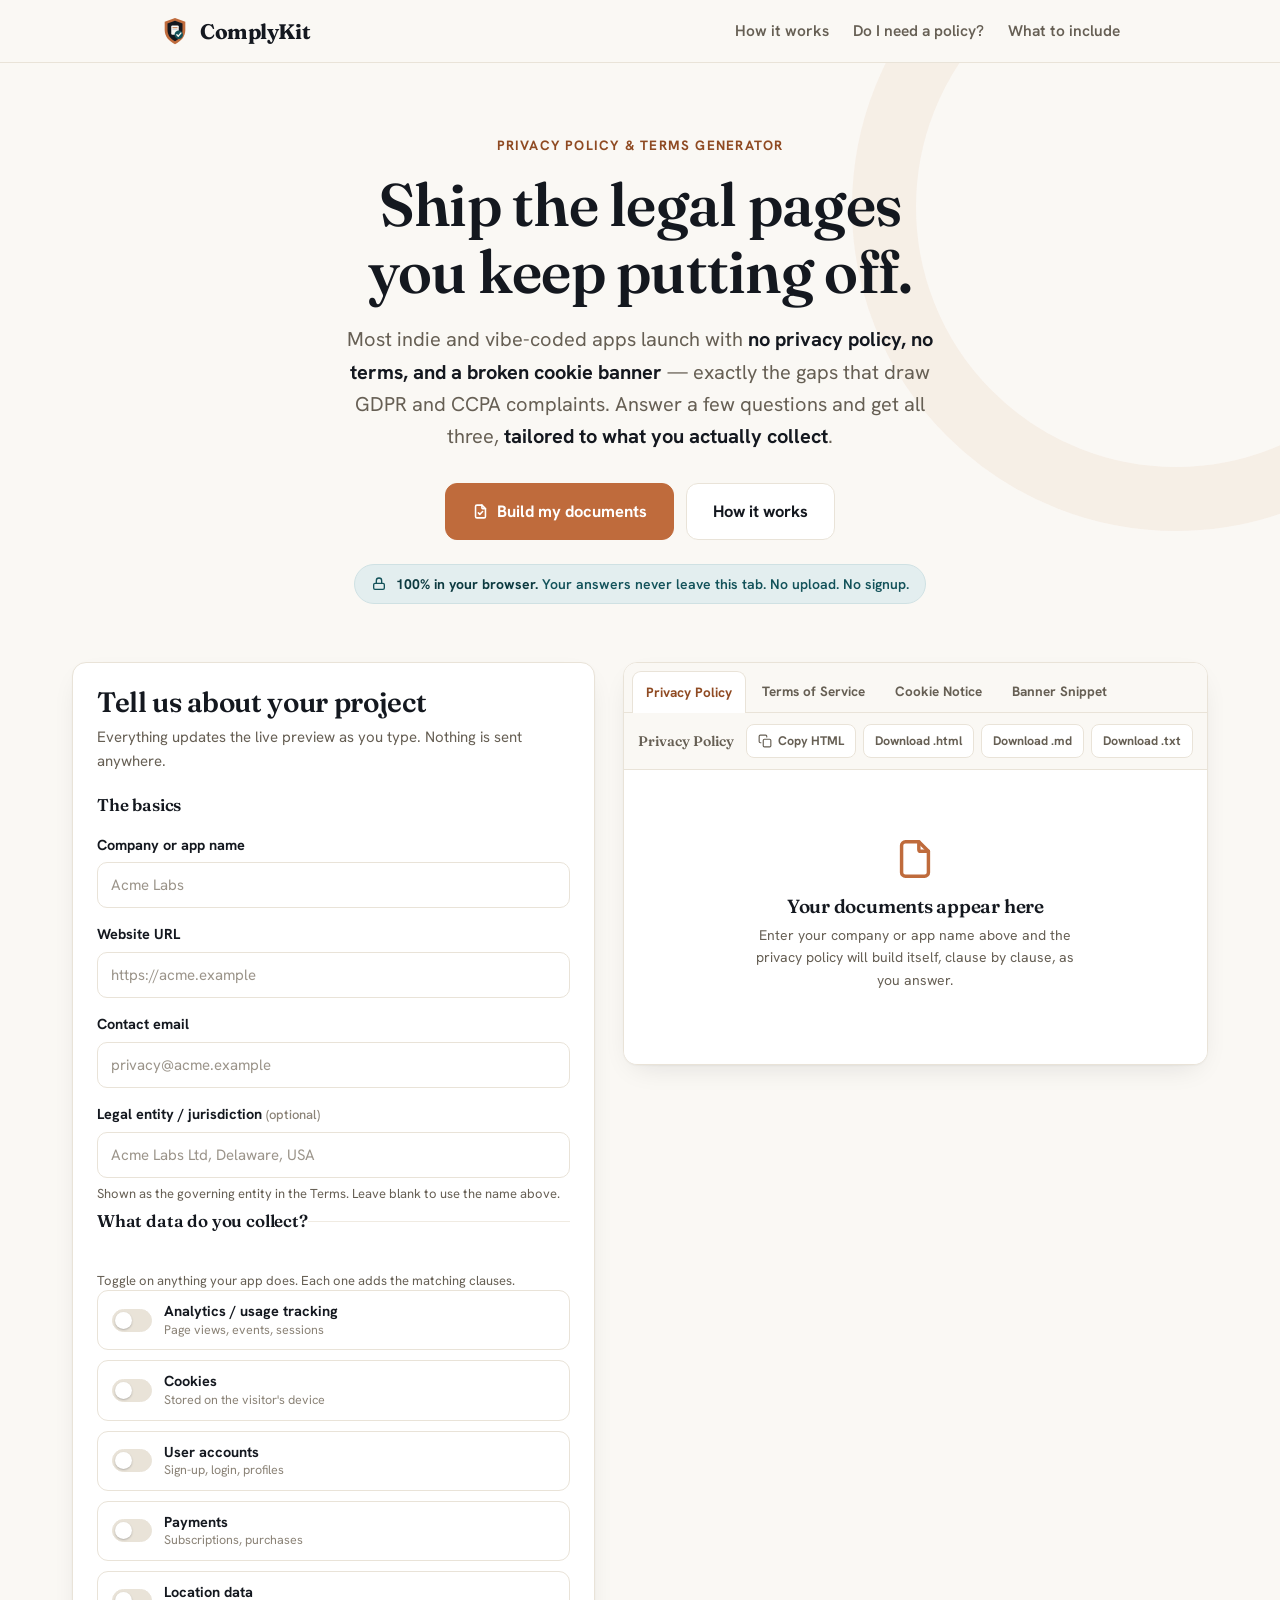
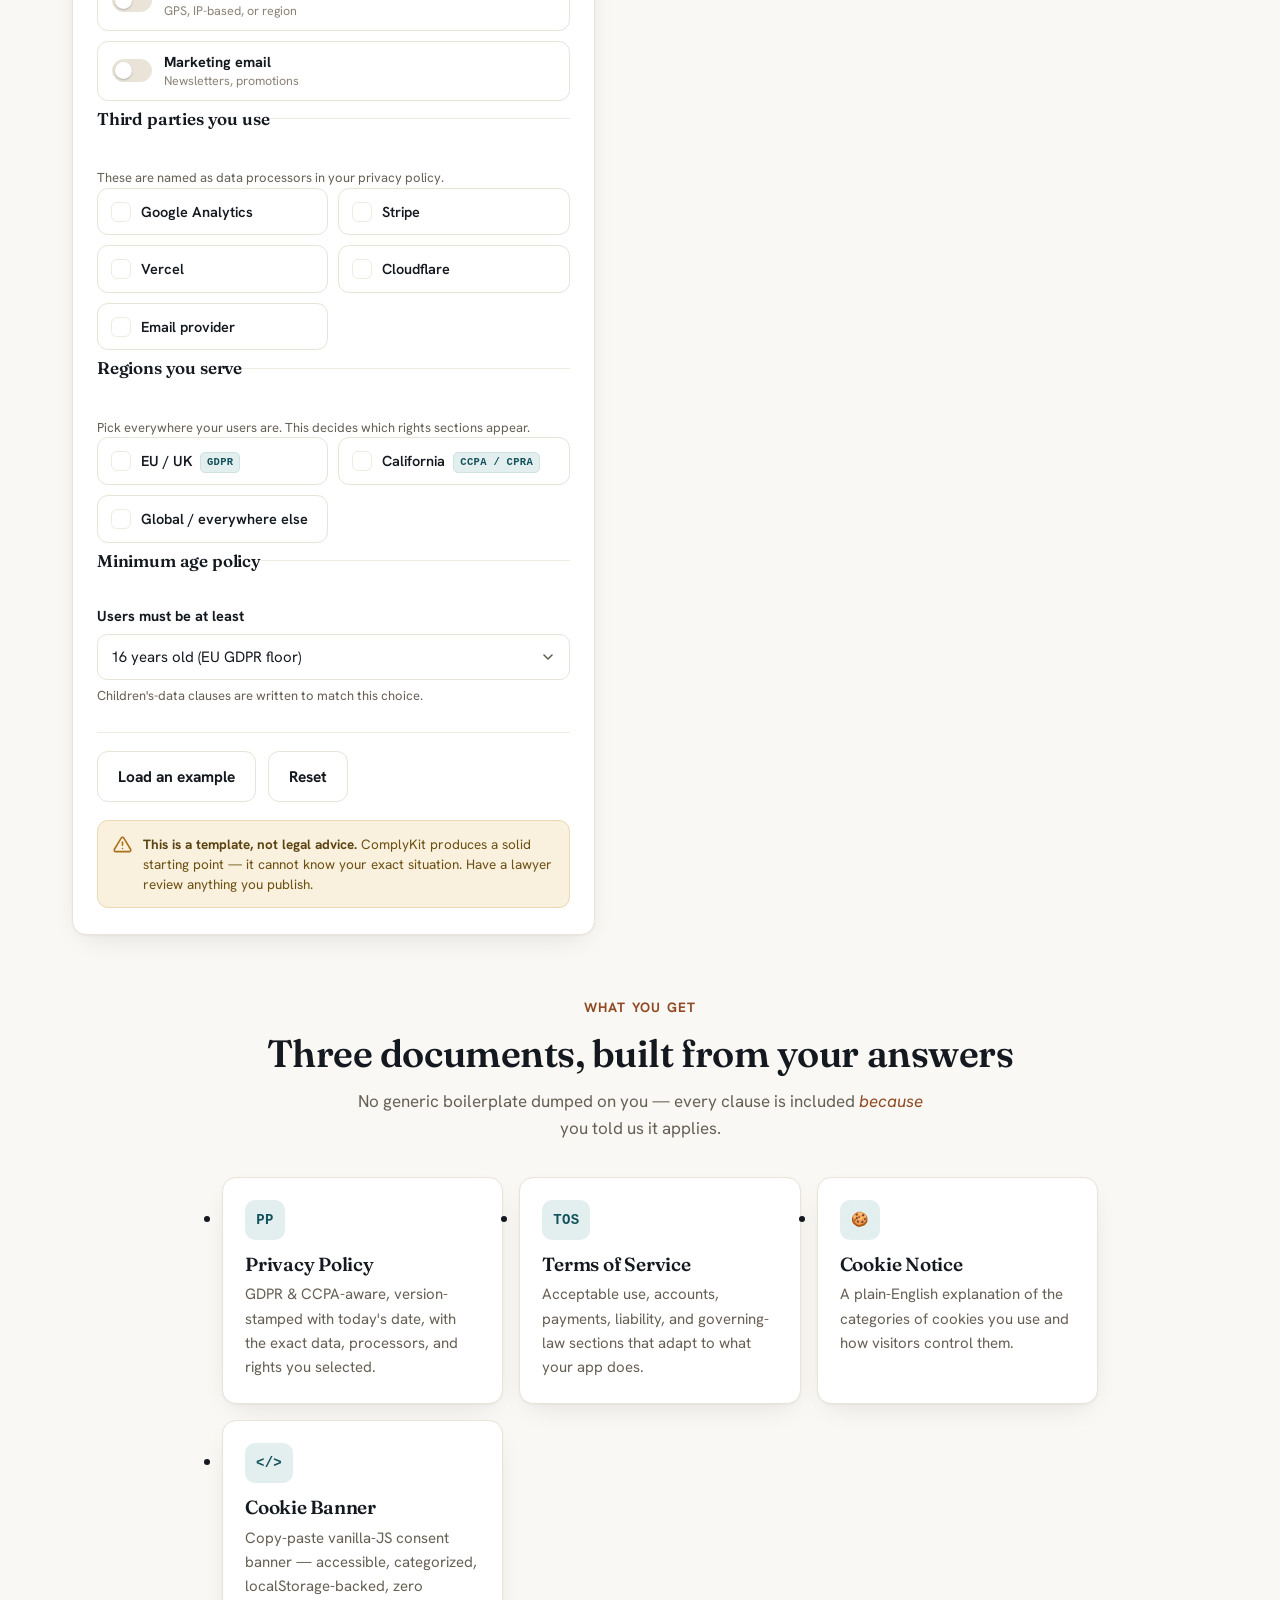
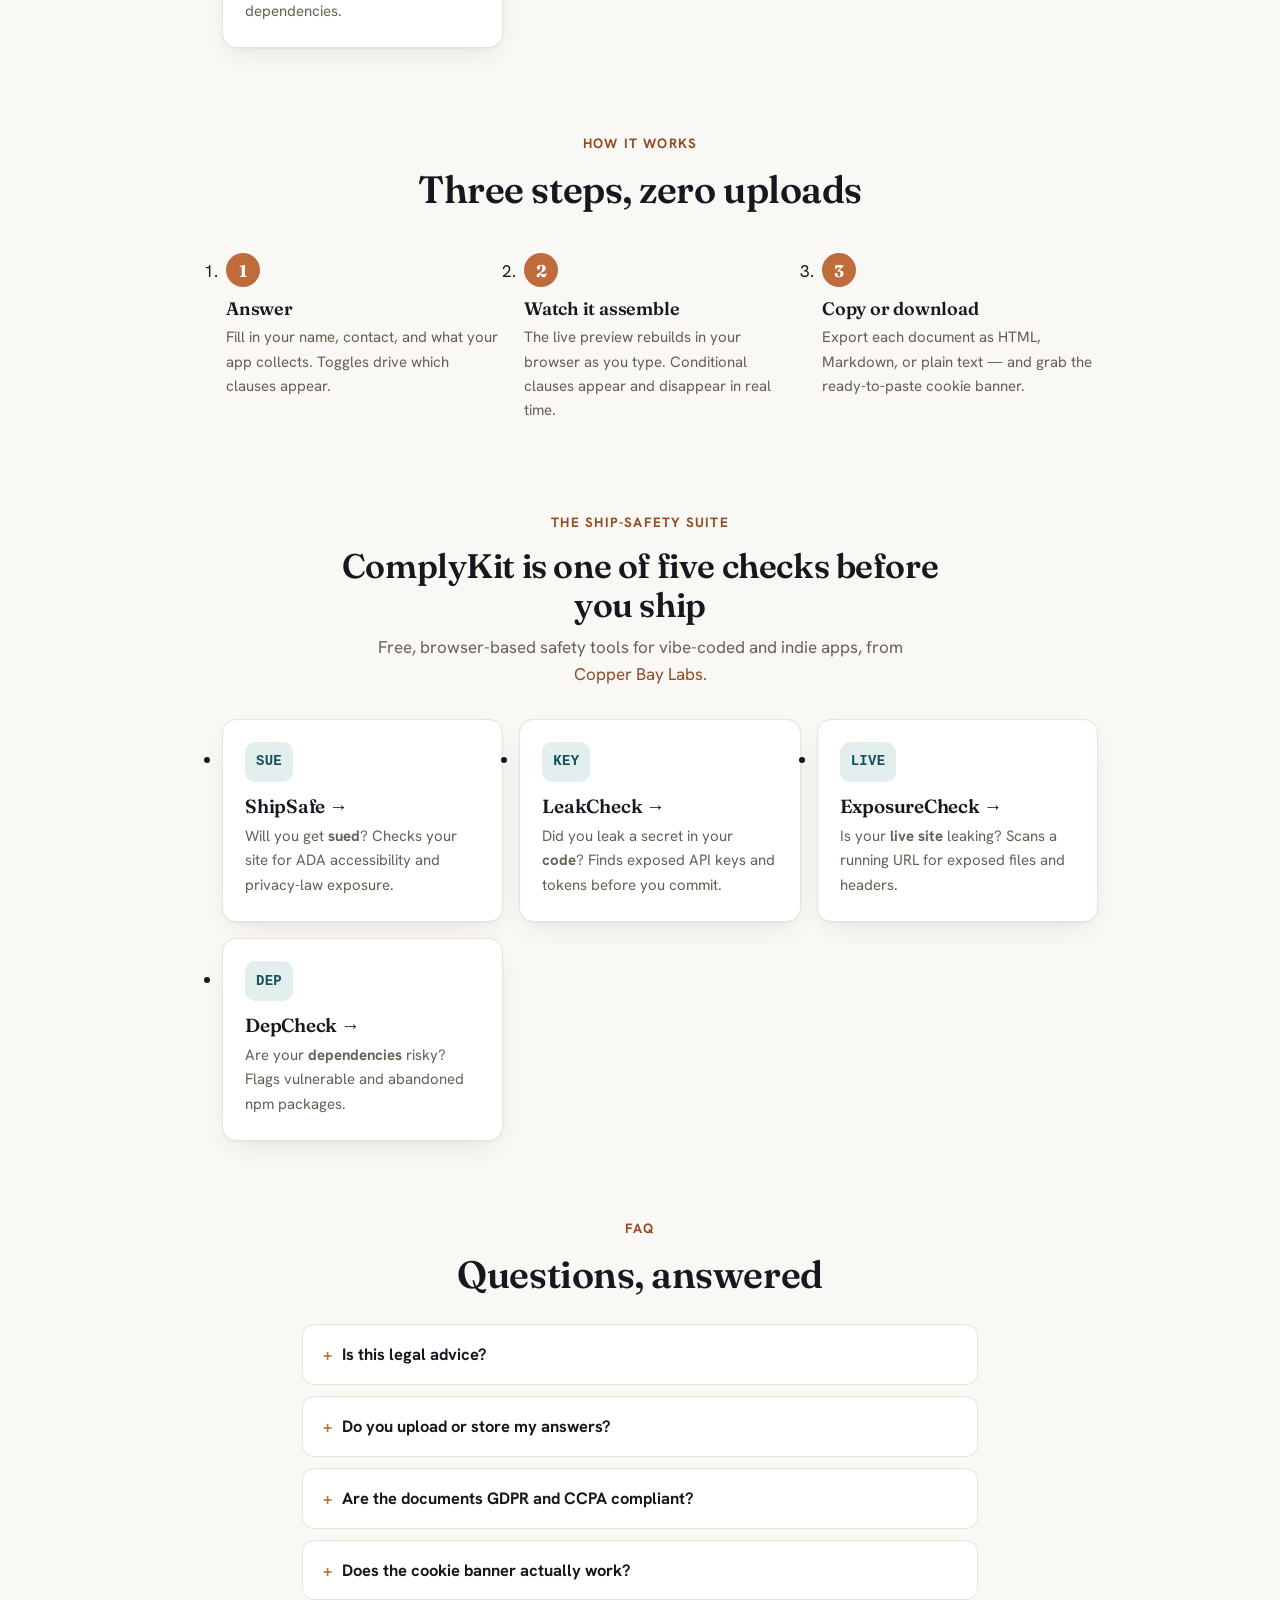
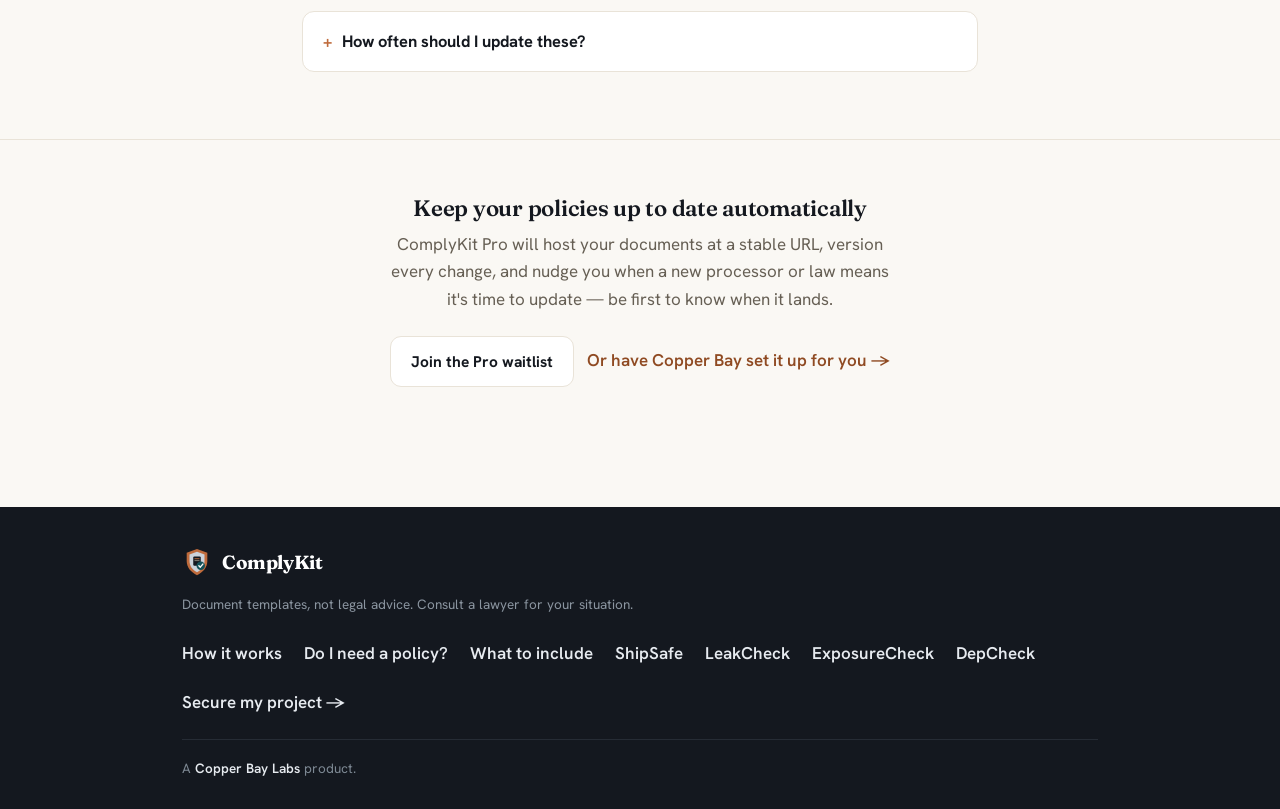
==== index.html @ 15f9c46f "Add SEO guide: what should a privacy policy include (9-section checklist) New page: guides/what-shou" ====
<!doctype html>
<html lang="en">
<head>
<meta charset="utf-8">
<meta name="viewport" content="width=device-width, initial-scale=1">
<title>ComplyKit — free privacy policy, terms & cookie-consent generator</title>
<meta name="description" content="Answer a few questions and generate a real privacy policy, terms of service, and a working cookie-consent banner — GDPR & CCPA aware. 100% in your browser. Free, no signup.">
<link rel="canonical" href="https://labs.copperbaytech.com/complykit/">
<meta property="og:type" content="website">
<meta property="og:site_name" content="ComplyKit">
<meta property="og:title" content="ComplyKit — privacy policy, terms & cookie banner generator">
<meta property="og:description" content="Generate a GDPR & CCPA-aware privacy policy, terms of service, and a working cookie-consent banner from a short questionnaire. Runs entirely in your browser, nothing uploaded.">
<meta property="og:url" content="https://labs.copperbaytech.com/complykit/">
<meta property="og:image" content="https://labs.copperbaytech.com/complykit/og-image.png">
<meta property="og:image:width" content="1200">
<meta property="og:image:height" content="630">
<meta name="twitter:card" content="summary_large_image">
<meta name="theme-color" content="#faf8f4">
<link rel="icon" href="favicon.svg" type="image/svg+xml">
<link rel="apple-touch-icon" href="apple-touch-icon.png">
<link rel="preconnect" href="https://fonts.googleapis.com">
<link rel="preconnect" href="https://fonts.gstatic.com" crossorigin>
<link href="https://fonts.googleapis.com/css2?family=Fraunces:opsz,wght@9..144,500;9..144,600;9..144,700&family=Hanken+Grotesk:wght@400;500;600;700&display=swap" rel="stylesheet">
<script type="application/ld+json">
{"@context":"https://schema.org","@type":"WebApplication","name":"ComplyKit","applicationCategory":"BusinessApplication","operatingSystem":"Web","offers":{"@type":"Offer","price":"0","priceCurrency":"USD"},"description":"Free client-side generator for a privacy policy, terms of service, and a cookie-consent banner, GDPR and CCPA aware. Runs entirely in the browser; no data is uploaded.","publisher":{"@type":"Organization","name":"Copper Bay Labs","url":"https://copperbaytech.com"}}
</script>
<link rel="stylesheet" href="styles.css?v=1">
</head>
<body>
<a class="skip" href="#main">Skip to main content</a>

<header class="masthead" role="banner">
  <div class="wrap hdr-bar">
    <a class="brand" href="./" aria-label="ComplyKit — go to homepage">
      <svg class="mark" viewBox="0 0 64 64" aria-hidden="true">
        <path d="M32 4 54 12 V30 C54 44 45 54 32 60 C19 54 10 44 10 30 V12 Z" fill="#bf6b3c"/>
        <path d="M32 10 48 16 V30 C48 41 41.5 49 32 54 C22.5 49 16 41 16 30 V16 Z" fill="#14181f"/>
        <rect x="24" y="20" width="16" height="20" rx="2.5" fill="#faf8f4"/>
        <line x1="27.5" y1="25" x2="36.5" y2="25" stroke="#bf6b3c" stroke-width="2" stroke-linecap="round"/>
        <line x1="27.5" y1="29" x2="36.5" y2="29" stroke="#cbd2da" stroke-width="2" stroke-linecap="round"/>
        <circle cx="40" cy="40" r="9" fill="#13525a"/>
        <path d="M36 40 39 43 44.5 36.5" fill="none" stroke="#faf8f4" stroke-width="3" stroke-linecap="round" stroke-linejoin="round"/>
      </svg>
      <span class="wordmark">ComplyKit</span>
    </a>
    <nav class="nav" aria-label="Primary navigation">
      <a href="about.html">How it works</a>
      <a href="guides/do-i-need-a-privacy-policy.html">Do I need a policy?</a>
      <a href="guides/what-should-a-privacy-policy-include.html">What to include</a>
    </nav>
  </div>
</header>

<main id="main">

  <section class="hero">
    <div class="wrap">
      <p class="eyebrow">Privacy policy &amp; terms generator</p>
      <h1>Ship the legal pages you keep putting off.</h1>
      <p class="lede">Most indie and vibe-coded apps launch with <strong>no privacy policy, no terms, and a broken cookie banner</strong> — exactly the gaps that draw GDPR and CCPA complaints. Answer a few questions and get all three, <strong>tailored to what you actually collect</strong>.</p>
      <div class="btn-row">
        <a class="btn primary large" href="#builder">
          <svg viewBox="0 0 24 24" fill="none" stroke="currentColor" stroke-width="2.2" stroke-linecap="round" stroke-linejoin="round" aria-hidden="true"><path d="M14 3v4a1 1 0 0 0 1 1h4"/><path d="M17 21H7a2 2 0 0 1-2-2V5a2 2 0 0 1 2-2h7l5 5v11a2 2 0 0 1-2 2Z"/><path d="m9 14 2 2 4-4"/></svg>
          Build my documents
        </a>
        <a class="btn large" href="about.html">How it works</a>
      </div>
      <p class="trust-badge">
        <svg viewBox="0 0 24 24" fill="none" stroke="currentColor" stroke-width="2" stroke-linecap="round" stroke-linejoin="round" aria-hidden="true"><rect x="4" y="11" width="16" height="9" rx="2"/><path d="M8 11V7a4 4 0 0 1 8 0v4"/></svg>
        <span><strong>100% in your browser.</strong> Your answers never leave this tab. No upload. No signup.</span>
      </p>
    </div>
  </section>

  <div id="builder-status" class="sr-only" role="status" aria-live="polite"></div>

  <section id="builder" class="builder" aria-label="Document builder" tabindex="-1">
    <div class="wrap builder-wrap">

      <!-- ============ QUESTIONNAIRE ============ -->
      <form id="builder-form" class="quiz" novalidate aria-label="Compliance questionnaire">
        <div class="quiz-head">
          <h2 class="quiz-title">Tell us about your project</h2>
          <p class="quiz-sub">Everything updates the live preview as you type. Nothing is sent anywhere.</p>
        </div>

        <fieldset class="qz-group">
          <legend>The basics</legend>

          <div class="field">
            <label for="company">Company or app name</label>
            <input type="text" id="company" name="company" autocomplete="organization" placeholder="Acme Labs" maxlength="120">
          </div>

          <div class="field">
            <label for="website">Website URL</label>
            <input type="url" id="website" name="website" autocomplete="url" inputmode="url" placeholder="https://acme.example" maxlength="200">
          </div>

          <div class="field">
            <label for="email">Contact email</label>
            <input type="email" id="email" name="email" autocomplete="email" inputmode="email" placeholder="privacy@acme.example" maxlength="160">
          </div>

          <div class="field">
            <label for="entity">Legal entity / jurisdiction <span class="opt">(optional)</span></label>
            <input type="text" id="entity" name="entity" placeholder="Acme Labs Ltd, Delaware, USA" maxlength="160">
            <p class="field-hint">Shown as the governing entity in the Terms. Leave blank to use the name above.</p>
          </div>
        </fieldset>

        <fieldset class="qz-group">
          <legend>What data do you collect?</legend>
          <p class="field-hint group-hint">Toggle on anything your app does. Each one adds the matching clauses.</p>
          <div class="toggle-grid">
            <label class="toggle"><input type="checkbox" id="d-analytics" name="data" value="analytics"><span class="tg-box" aria-hidden="true"></span><span class="tg-text"><span class="tg-name">Analytics / usage tracking</span><span class="tg-desc">Page views, events, sessions</span></span></label>
            <label class="toggle"><input type="checkbox" id="d-cookies" name="data" value="cookies"><span class="tg-box" aria-hidden="true"></span><span class="tg-text"><span class="tg-name">Cookies</span><span class="tg-desc">Stored on the visitor's device</span></span></label>
            <label class="toggle"><input type="checkbox" id="d-accounts" name="data" value="accounts"><span class="tg-box" aria-hidden="true"></span><span class="tg-text"><span class="tg-name">User accounts</span><span class="tg-desc">Sign-up, login, profiles</span></span></label>
            <label class="toggle"><input type="checkbox" id="d-payments" name="data" value="payments"><span class="tg-box" aria-hidden="true"></span><span class="tg-text"><span class="tg-name">Payments</span><span class="tg-desc">Subscriptions, purchases</span></span></label>
            <label class="toggle"><input type="checkbox" id="d-location" name="data" value="location"><span class="tg-box" aria-hidden="true"></span><span class="tg-text"><span class="tg-name">Location data</span><span class="tg-desc">GPS, IP-based, or region</span></span></label>
            <label class="toggle"><input type="checkbox" id="d-marketing" name="data" value="marketing"><span class="tg-box" aria-hidden="true"></span><span class="tg-text"><span class="tg-name">Marketing email</span><span class="tg-desc">Newsletters, promotions</span></span></label>
          </div>
        </fieldset>

        <fieldset class="qz-group">
          <legend>Third parties you use</legend>
          <p class="field-hint group-hint">These are named as data processors in your privacy policy.</p>
          <div class="check-grid">
            <label class="check"><input type="checkbox" id="t-ga" name="thirdparty" value="ga"><span class="ck-box" aria-hidden="true"></span><span>Google Analytics</span></label>
            <label class="check"><input type="checkbox" id="t-stripe" name="thirdparty" value="stripe"><span class="ck-box" aria-hidden="true"></span><span>Stripe</span></label>
            <label class="check"><input type="checkbox" id="t-vercel" name="thirdparty" value="vercel"><span class="ck-box" aria-hidden="true"></span><span>Vercel</span></label>
            <label class="check"><input type="checkbox" id="t-cloudflare" name="thirdparty" value="cloudflare"><span class="ck-box" aria-hidden="true"></span><span>Cloudflare</span></label>
            <label class="check"><input type="checkbox" id="t-email" name="thirdparty" value="email"><span class="ck-box" aria-hidden="true"></span><span>Email provider</span></label>
          </div>
        </fieldset>

        <fieldset class="qz-group">
          <legend>Regions you serve</legend>
          <p class="field-hint group-hint">Pick everywhere your users are. This decides which rights sections appear.</p>
          <div class="check-grid">
            <label class="check"><input type="checkbox" id="r-eu" name="region" value="eu"><span class="ck-box" aria-hidden="true"></span><span>EU / UK <span class="ck-tag">GDPR</span></span></label>
            <label class="check"><input type="checkbox" id="r-ca" name="region" value="ca"><span class="ck-box" aria-hidden="true"></span><span>California <span class="ck-tag">CCPA / CPRA</span></span></label>
            <label class="check"><input type="checkbox" id="r-global" name="region" value="global"><span class="ck-box" aria-hidden="true"></span><span>Global / everywhere else</span></label>
          </div>
        </fieldset>

        <fieldset class="qz-group">
          <legend>Minimum age policy</legend>
          <div class="field">
            <label for="minage">Users must be at least</label>
            <select id="minage" name="minage">
              <option value="13">13 years old (US COPPA floor)</option>
              <option value="16" selected>16 years old (EU GDPR floor)</option>
              <option value="18">18 years old (adults only)</option>
              <option value="0">No minimum stated</option>
            </select>
            <p class="field-hint">Children's-data clauses are written to match this choice.</p>
          </div>
        </fieldset>

        <div class="quiz-actions">
          <button type="button" id="example-btn" class="btn">Load an example</button>
          <button type="button" id="reset-btn" class="btn ghost">Reset</button>
        </div>

        <p class="quiz-disclaimer">
          <svg viewBox="0 0 24 24" fill="none" stroke="currentColor" stroke-width="2" stroke-linecap="round" stroke-linejoin="round" aria-hidden="true"><path d="M10.29 3.86 1.82 18a2 2 0 0 0 1.71 3h16.94a2 2 0 0 0 1.71-3L13.71 3.86a2 2 0 0 0-3.42 0Z"/><line x1="12" y1="9" x2="12" y2="13"/><line x1="12" y1="17" x2="12.01" y2="17"/></svg>
          <span><strong>This is a template, not legal advice.</strong> ComplyKit produces a solid starting point — it cannot know your exact situation. Have a lawyer review anything you publish.</span>
        </p>
      </form>

      <!-- ============ PREVIEW ============ -->
      <section class="preview" aria-label="Document preview">
        <div class="preview-stick">
          <div class="tabs" role="tablist" aria-label="Generated documents">
            <button class="tab is-active" id="tab-privacy" role="tab" aria-selected="true" aria-controls="panel-privacy" type="button">Privacy Policy</button>
            <button class="tab" id="tab-terms" role="tab" aria-selected="false" aria-controls="panel-terms" tabindex="-1" type="button">Terms of Service</button>
            <button class="tab" id="tab-cookies" role="tab" aria-selected="false" aria-controls="panel-cookies" tabindex="-1" type="button">Cookie Notice</button>
            <button class="tab" id="tab-banner" role="tab" aria-selected="false" aria-controls="panel-banner" tabindex="-1" type="button">Banner Snippet</button>
          </div>

          <div class="export-bar" role="group" aria-label="Export current document">
            <span class="export-label" id="export-doc-name">Privacy Policy</span>
            <div class="export-btns">
              <button type="button" class="exp-btn" data-export="copy-html" id="exp-copy">
                <svg viewBox="0 0 24 24" fill="none" stroke="currentColor" stroke-width="2" stroke-linecap="round" stroke-linejoin="round" aria-hidden="true"><rect x="9" y="9" width="13" height="13" rx="2"/><path d="M5 15H4a2 2 0 0 1-2-2V4a2 2 0 0 1 2-2h9a2 2 0 0 1 2 2v1"/></svg>
                <span class="exp-default">Copy HTML</span><span class="exp-done">Copied</span>
              </button>
              <button type="button" class="exp-btn" data-export="html">Download .html</button>
              <button type="button" class="exp-btn" data-export="md">Download .md</button>
              <button type="button" class="exp-btn" data-export="txt">Download .txt</button>
            </div>
          </div>
        </div>

        <div class="preview-body">
          <article class="doc-pane" id="panel-privacy" role="tabpanel" aria-labelledby="tab-privacy" tabindex="0"></article>
          <article class="doc-pane" id="panel-terms" role="tabpanel" aria-labelledby="tab-terms" tabindex="0" hidden></article>
          <article class="doc-pane" id="panel-cookies" role="tabpanel" aria-labelledby="tab-cookies" tabindex="0" hidden></article>
          <article class="doc-pane" id="panel-banner" role="tabpanel" aria-labelledby="tab-banner" tabindex="0" hidden></article>
        </div>
      </section>

    </div>
  </section>

  <section class="detect">
    <div class="wrap">
      <p class="eyebrow">What you get</p>
      <h2 class="detect-title">Three documents, built from your answers</h2>
      <p class="detect-sub">No generic boilerplate dumped on you — every clause is included <em>because</em> you told us it applies.</p>
      <ul class="detect-grid">
        <li class="feature"><span class="feat-icon" aria-hidden="true">PP</span><div><h3>Privacy Policy</h3><p>GDPR &amp; CCPA-aware, version-stamped with today's date, with the exact data, processors, and rights you selected.</p></div></li>
        <li class="feature"><span class="feat-icon" aria-hidden="true">ToS</span><div><h3>Terms of Service</h3><p>Acceptable use, accounts, payments, liability, and governing-law sections that adapt to what your app does.</p></div></li>
        <li class="feature"><span class="feat-icon" aria-hidden="true">🍪</span><div><h3>Cookie Notice</h3><p>A plain-English explanation of the categories of cookies you use and how visitors control them.</p></div></li>
        <li class="feature"><span class="feat-icon" aria-hidden="true">&lt;/&gt;</span><div><h3>Cookie Banner</h3><p>Copy-paste vanilla-JS consent banner — accessible, categorized, localStorage-backed, zero dependencies.</p></div></li>
      </ul>
    </div>
  </section>

  <section class="steps">
    <div class="wrap">
      <p class="eyebrow">How it works</p>
      <h2 class="steps-title">Three steps, zero uploads</h2>
      <ol class="step-grid">
        <li class="step">
          <span class="step-num" aria-hidden="true">1</span>
          <h3>Answer</h3>
          <p>Fill in your name, contact, and what your app collects. Toggles drive which clauses appear.</p>
        </li>
        <li class="step">
          <span class="step-num" aria-hidden="true">2</span>
          <h3>Watch it assemble</h3>
          <p>The live preview rebuilds in your browser as you type. Conditional clauses appear and disappear in real time.</p>
        </li>
        <li class="step">
          <span class="step-num" aria-hidden="true">3</span>
          <h3>Copy or download</h3>
          <p>Export each document as HTML, Markdown, or plain text — and grab the ready-to-paste cookie banner.</p>
        </li>
      </ol>
    </div>
  </section>

  <section class="suite">
    <div class="wrap">
      <p class="eyebrow">The ship-safety suite</p>
      <h2 class="suite-title">ComplyKit is one of five checks before you ship</h2>
      <p class="suite-sub">Free, browser-based safety tools for vibe-coded and indie apps, from <a href="https://copperbaytech.com" target="_blank" rel="noopener noreferrer">Copper Bay Labs</a>.</p>
      <ul class="suite-grid">
        <li class="feature">
          <span class="feat-icon" aria-hidden="true">sue</span>
          <div>
            <h3><a href="https://labs.copperbaytech.com/shipsafe/" target="_blank" rel="noopener noreferrer">ShipSafe &rarr;</a></h3>
            <p>Will you get <strong>sued</strong>? Checks your site for ADA accessibility and privacy-law exposure.</p>
          </div>
        </li>
        <li class="feature">
          <span class="feat-icon" aria-hidden="true">key</span>
          <div>
            <h3><a href="https://labs.copperbaytech.com/leakcheck/" target="_blank" rel="noopener noreferrer">LeakCheck &rarr;</a></h3>
            <p>Did you leak a secret in your <strong>code</strong>? Finds exposed API keys and tokens before you commit.</p>
          </div>
        </li>
        <li class="feature">
          <span class="feat-icon" aria-hidden="true">live</span>
          <div>
            <h3><a href="https://labs.copperbaytech.com/exposurecheck/" target="_blank" rel="noopener noreferrer">ExposureCheck &rarr;</a></h3>
            <p>Is your <strong>live site</strong> leaking? Scans a running URL for exposed files and headers.</p>
          </div>
        </li>
        <li class="feature">
          <span class="feat-icon" aria-hidden="true">dep</span>
          <div>
            <h3><a href="https://labs.copperbaytech.com/depcheck/" target="_blank" rel="noopener noreferrer">DepCheck &rarr;</a></h3>
            <p>Are your <strong>dependencies</strong> risky? Flags vulnerable and abandoned npm packages.</p>
          </div>
        </li>
      </ul>
    </div>
  </section>

  <section class="faq">
    <div class="wrap narrow">
      <p class="eyebrow">FAQ</p>
      <h2 class="faq-title">Questions, answered</h2>

      <details>
        <summary>Is this legal advice?</summary>
        <p><strong>No.</strong> ComplyKit generates a well-structured template from your answers — it cannot account for your specific business, the exact data flows in your code, your industry's rules, or the law in every place you operate. Treat the output as a strong first draft, then have a qualified lawyer review it before you publish. The disclaimer appears on every document for exactly this reason.</p>
      </details>

      <details>
        <summary>Do you upload or store my answers?</summary>
        <p>No. Everything runs <strong>in your browser</strong>. Your inputs are used to assemble the documents locally in JavaScript and are never sent to a server, logged, or stored. There's no backend and no signup. Close the tab and your answers are gone — so copy or download anything you want to keep.</p>
      </details>

      <details>
        <summary>Are the documents GDPR and CCPA compliant?</summary>
        <p>They are <strong>GDPR and CCPA aware</strong>: when you select EU/UK we include a data-subject rights section modeled on the GDPR, and when you select California we include the consumer-rights and “Do Not Sell or Share” language the CCPA/CPRA expects. Whether your final, lawyer-reviewed document is fully <em>compliant</em> depends on your actual practices matching what it says. A policy that doesn't reflect what you really do is worse than none. If you're uncertain whether your specific site requires a privacy policy at all, see: <a href="guides/do-i-need-a-privacy-policy.html">Do I need a privacy policy for my website?</a></p>
      </details>

      <details>
        <summary>Does the cookie banner actually work?</summary>
        <p>Yes. The banner snippet is self-contained vanilla JavaScript with no dependencies. It categorizes cookies into necessary, analytics, and marketing; remembers the visitor's choice in <code>localStorage</code>; is keyboard-operable and screen-reader friendly; and exposes the choice so your scripts can check consent before they load. Paste it before your closing <code>&lt;/body&gt;</code> tag and wire your analytics/marketing tags to the consent flags it sets.</p>
      </details>

      <details>
        <summary>How often should I update these?</summary>
        <p>Re-generate whenever what you collect changes — a new analytics tool, a payment processor, a new region of users. Each document is version-stamped with the day you generated it so you can track revisions. Regulators and users both expect the “last updated” date to be real.</p>
      </details>
    </div>
  </section>

</main>

<section class="upsell" aria-labelledby="upsell-h" style="border-top:1px solid var(--line,#e7e1d8);padding:3.5rem 0;text-align:center">
  <div class="wrap">
    <h2 id="upsell-h" style="margin:0 0 .6rem;font-size:1.4rem">Keep your policies up to date automatically</h2>
    <p style="max-width:52ch;margin:0 auto 1.4rem;color:var(--muted,#6b6359)">ComplyKit Pro will host your documents at a stable URL, version every change, and nudge you when a new processor or law means it's time to update — be first to know when it lands.</p>
    <div style="display:flex;gap:.85rem;justify-content:center;flex-wrap:wrap;align-items:center">
      <a class="btn" href="mailto:contact@copperbaytech.com?subject=ComplyKit%20Pro%20waitlist&amp;body=I%27d%20use%20a%20hosted%2C%20auto-updating%20policy%20URL.%20Notify%20me%20at%20launch.">Join the Pro waitlist</a>
      <a href="https://copperbaytech.com" target="_blank" rel="noopener noreferrer" style="font-weight:600">Or have Copper Bay set it up for you <span aria-hidden="true">&rarr;</span></a>
    </div>
  </div>
</section>

<footer class="footer" role="contentinfo">
  <div class="wrap foot">
    <div>
      <a class="brand small" href="./" aria-label="ComplyKit — homepage">
        <svg class="mark" viewBox="0 0 64 64" aria-hidden="true">
          <path d="M32 4 54 12 V30 C54 44 45 54 32 60 C19 54 10 44 10 30 V12 Z" fill="#bf6b3c"/>
          <path d="M32 10 48 16 V30 C48 41 41.5 49 32 54 C22.5 49 16 41 16 30 V16 Z" fill="#cbd2da"/>
          <rect x="24" y="20" width="16" height="20" rx="2.5" fill="#14181f"/>
          <line x1="27.5" y1="25" x2="36.5" y2="25" stroke="#bf6b3c" stroke-width="2" stroke-linecap="round"/>
          <line x1="27.5" y1="29" x2="36.5" y2="29" stroke="#8a8276" stroke-width="2" stroke-linecap="round"/>
          <circle cx="40" cy="40" r="9" fill="#13525a"/>
          <path d="M36 40 39 43 44.5 36.5" fill="none" stroke="#faf8f4" stroke-width="3" stroke-linecap="round" stroke-linejoin="round"/>
        </svg>
        <span class="wordmark">ComplyKit</span>
      </a>
      <p class="fine">Document templates, not legal advice. Consult a lawyer for your situation.</p>
    </div>
    <nav class="foot-nav" aria-label="Footer navigation">
      <a href="about.html">How it works</a>
      <a href="guides/do-i-need-a-privacy-policy.html">Do I need a policy?</a>
      <a href="guides/what-should-a-privacy-policy-include.html">What to include</a>
      <a href="https://labs.copperbaytech.com/shipsafe/" target="_blank" rel="noopener noreferrer">ShipSafe</a>
      <a href="https://labs.copperbaytech.com/leakcheck/" target="_blank" rel="noopener noreferrer">LeakCheck</a>
      <a href="https://labs.copperbaytech.com/exposurecheck/" target="_blank" rel="noopener noreferrer">ExposureCheck</a>
      <a href="https://labs.copperbaytech.com/depcheck/" target="_blank" rel="noopener noreferrer">DepCheck</a>
      <a href="https://copperbaytech.com" target="_blank" rel="noopener noreferrer">Secure my project &rarr;</a>
    </nav>
  </div>
  <div class="wrap">
    <p class="madeby">A <a href="https://copperbaytech.com" target="_blank" rel="noopener noreferrer">Copper Bay Labs</a> product.</p>
  </div>
</footer>

<script src="app.js?v=1"></script>
</body>
</html>
---- styles.css ----
/* ==========================================================================
   ComplyKit — A Copper Bay Labs product
   Standalone stylesheet (no @import). Shares the Copper Bay Labs design system
   with LeakCheck / DepCheck for suite cohesion: Fraunces + Hanken Grotesk,
   copper #bf6b3c primary action, bay/teal #13525a accent, paper bg.
   Fonts loaded via Google Fonts <link> in <head>.

   ComplyKit is a client-side document generator: a questionnaire (.quiz) feeds
   a live preview (.preview) with per-document tabs that assembles a privacy
   policy, terms of service, cookie notice, and a copy-paste cookie banner.
   ========================================================================== */

:root{
  --ink:#14181f; --paper:#faf8f4; --surface:#fff; --line:#e9e3d8; --line-2:#f0ebe2;
  --muted:#665f54; --muted-2:#8a8276;
  --copper:#bf6b3c; --copper-deep:#8f4a22; --copper-tint:#f6ebe2;
  --bay:#13525a; --bay-deep:#0d3a40; --bay-tint:#e3eeef;
  --pass:#2f7d52; --pass-bg:#e8f3ec; --warn:#a9711a; --warn-bg:#f9f0dd; --fail:#bb392b; --fail-bg:#f9e7e4;
  --high:#d2691e; --high-bg:#f7e9dc;
  --shadow:0 1px 2px rgba(20,24,31,.04), 0 10px 30px -12px rgba(20,24,31,.14);
  --shadow-lift:0 2px 6px rgba(20,24,31,.06), 0 16px 40px -16px rgba(20,24,31,.18);
  --r:14px;
  --mono:ui-monospace,"SF Mono",SFMono-Regular,"Cascadia Code","JetBrains Mono",Menlo,Consolas,"Liberation Mono",monospace;
  --transition-fast:.15s ease;
  --transition-med:.22s ease;
}
*{box-sizing:border-box}
html{scroll-behavior:smooth}
@media (prefers-reduced-motion:reduce){html{scroll-behavior:auto} *{animation-duration:.001ms!important;transition-duration:.001ms!important}}
body{margin:0;background:var(--paper);color:var(--ink);font:17px/1.62 "Hanken Grotesk",ui-sans-serif,system-ui,-apple-system,"Segoe UI",Roboto,sans-serif;-webkit-font-smoothing:antialiased;overflow-x:clip}
.wrap{max-width:960px;margin:0 auto;padding:0 22px}
.wrap.narrow{max-width:720px}
h1,h2,h3{font-family:"Fraunces",Georgia,serif;font-weight:600;line-height:1.12;letter-spacing:-.012em;margin:0}
a{color:var(--copper-deep);text-decoration:none}
a:hover{text-decoration:underline;text-underline-offset:3px}
em{font-style:italic;color:var(--copper-deep)}
strong{font-weight:700}
:focus-visible{outline:3px solid var(--bay);outline-offset:2px;border-radius:4px}
.sr-only{position:absolute;width:1px;height:1px;padding:0;margin:-1px;overflow:hidden;clip:rect(0 0 0 0);white-space:nowrap;border:0}
.skip{position:absolute;left:-999px;top:8px;background:var(--ink);color:#fff;padding:10px 16px;border-radius:8px;z-index:50;font-weight:600;letter-spacing:.01em}
.skip:focus{left:12px}

/* masthead */
.masthead{background:var(--paper);border-bottom:1px solid var(--line);position:relative;z-index:30}
.hdr-bar,.masthead .bar{display:flex;align-items:center;justify-content:space-between;gap:14px;min-height:62px;padding:9px 0}
.brand{display:inline-flex;align-items:center;gap:10px;color:var(--ink)}
.brand:hover{text-decoration:none}
.mark{width:30px;height:30px;flex:0 0 auto}
.wordmark{font-family:"Fraunces",serif;font-weight:700;font-size:21px;letter-spacing:-.02em}
.nav{display:flex;gap:24px}
.nav a{color:var(--muted);font-weight:600;font-size:15.5px;transition:color var(--transition-fast)}
.nav a:hover{color:var(--ink);text-decoration:none}

/* hero */
.hero{padding:72px 0 40px;position:relative;overflow:hidden;text-align:center}
.hero::before{content:"";position:absolute;width:520px;height:520px;border:64px solid var(--copper-tint);border-radius:50%;right:-220px;top:-180px;z-index:0;opacity:.7;pointer-events:none}
.hero .wrap{position:relative;z-index:1}
.eyebrow{color:var(--copper-deep);font-weight:700;font-size:13.5px;letter-spacing:.09em;text-transform:uppercase;margin:0 0 14px}
.hero h1{font-size:clamp(34px,6vw,60px);max-width:16ch;margin:0 auto 18px}
.lede{max-width:620px;margin:0 auto 30px;color:var(--muted);font-size:clamp(17px,2.3vw,20px)}
.lede strong{color:var(--ink)}
.lede code,code.inline{font-family:var(--mono);font-size:.88em;background:var(--line-2);padding:2px 6px;border-radius:5px;color:#2c2f36}

/* primary button */
.btn{padding:12px 20px;font:inherit;font-size:15.5px;font-weight:700;border-radius:11px;cursor:pointer;border:1.5px solid var(--line);background:var(--surface);color:var(--ink);display:inline-flex;align-items:center;justify-content:center;gap:8px;transition:border-color var(--transition-fast),background var(--transition-fast),box-shadow var(--transition-fast),transform var(--transition-fast);text-decoration:none}
.btn:hover{border-color:var(--bay);text-decoration:none;background:var(--bay-tint)}
.btn:focus-visible{outline:3px solid var(--bay);outline-offset:2px}
.btn:active{transform:translateY(1px)}
.btn.primary{background:var(--copper);color:#fff;border-color:var(--copper)}
.btn.primary:hover{background:var(--copper-deep);border-color:var(--copper-deep);box-shadow:var(--shadow-lift)}
.btn.large{padding:14px 26px;font-size:16.5px;border-radius:12px}
.btn svg{width:17px;height:17px}
.btn[disabled],.btn:disabled{opacity:.55;cursor:not-allowed;transform:none}
.btn.ghost{background:transparent;border-color:var(--line)}
.btn-row{display:flex;gap:12px;flex-wrap:wrap;justify-content:center;margin-bottom:8px}

/* trust badge */
.trust-badge{display:inline-flex;align-items:center;gap:9px;margin:16px auto 0;padding:8px 16px;background:var(--bay-tint);border:1px solid #cfe1e3;border-radius:999px;color:var(--bay);font-size:14px;font-weight:600;max-width:max-content}
.trust-badge svg{width:16px;height:16px;flex:0 0 auto;color:var(--bay)}
.trust-badge strong{color:var(--bay-deep)}

/* ==========================================================================
   ComplyKit: builder layout — questionnaire + sticky preview, two columns
   ========================================================================== */
.builder{padding:18px 0 8px;scroll-margin-top:14px}
.builder:focus{outline:none}
.builder-wrap{display:grid;grid-template-columns:minmax(0,1fr) minmax(0,1.12fr);gap:28px;align-items:start;max-width:1180px}

/* ---- questionnaire ---- */
.quiz{background:var(--surface);border:1px solid var(--line);border-radius:var(--r);box-shadow:var(--shadow);padding:24px 24px 26px}
.quiz-head{margin:0 0 18px}
.quiz-title{font-size:clamp(22px,3vw,28px);margin:0 0 6px}
.quiz-sub{color:var(--muted);font-size:15px;margin:0}
.qz-group{border:0;border-top:1px solid var(--line-2);margin:0;padding:20px 0 4px}
.qz-group:first-of-type{border-top:0;padding-top:4px}
.qz-group legend{font-family:"Fraunces",serif;font-weight:600;font-size:17px;letter-spacing:-.01em;color:var(--ink);padding:0;margin:0 0 10px}
.group-hint{margin:-4px 0 14px}

.field{margin:0 0 14px}
.field:last-child{margin-bottom:0}
.field label{display:block;font-weight:700;font-size:14.5px;margin:0 0 6px;color:var(--ink)}
.field .opt{font-weight:500;color:var(--muted-2);font-size:13px}
.field input,.field select{width:100%;font:inherit;font-size:15px;color:var(--ink);background:var(--surface);border:1.5px solid var(--line);border-radius:10px;padding:10px 13px;transition:border-color var(--transition-fast),box-shadow var(--transition-fast)}
.field input::placeholder{color:var(--muted-2);opacity:.85}
.field input:focus,.field select:focus{outline:none;border-color:var(--bay);box-shadow:0 0 0 3px rgba(19,82,90,.13)}
.field select{appearance:none;background-image:url("data:image/svg+xml,%3Csvg xmlns='http://www.w3.org/2000/svg' width='16' height='16' viewBox='0 0 24 24' fill='none' stroke='%23665f54' stroke-width='2.4' stroke-linecap='round' stroke-linejoin='round'%3E%3Cpolyline points='6 9 12 15 18 9'/%3E%3C/svg%3E");background-repeat:no-repeat;background-position:right 13px center;padding-right:38px;cursor:pointer}
.field-hint{color:var(--muted);font-size:13px;margin:6px 0 0;line-height:1.5}

/* toggle switches (data collected) */
.toggle-grid{display:grid;grid-template-columns:1fr;gap:10px}
.toggle{display:flex;align-items:center;gap:12px;cursor:pointer;padding:11px 14px;border:1.5px solid var(--line);border-radius:11px;background:var(--surface);transition:border-color var(--transition-fast),background var(--transition-fast)}
.toggle:hover{border-color:var(--bay)}
.toggle input{position:absolute;opacity:0;width:1px;height:1px}
.tg-box{position:relative;flex:0 0 auto;width:40px;height:23px;border-radius:999px;background:var(--line);border:1px solid var(--line);transition:background var(--transition-fast)}
.tg-box::after{content:"";position:absolute;top:2px;left:2px;width:17px;height:17px;border-radius:50%;background:#fff;box-shadow:0 1px 2px rgba(20,24,31,.25);transition:transform var(--transition-fast)}
.toggle input:checked~.tg-box{background:var(--copper);border-color:var(--copper)}
.toggle input:checked~.tg-box::after{transform:translateX(17px)}
.toggle input:focus-visible~.tg-box{outline:3px solid var(--bay);outline-offset:2px}
.toggle input:checked~.tg-text .tg-name{color:var(--copper-deep)}
.tg-text{display:flex;flex-direction:column;gap:1px;line-height:1.3}
.tg-name{font-weight:700;font-size:14.5px;color:var(--ink)}
.tg-desc{font-size:12.5px;color:var(--muted-2)}

/* checkboxes (third parties, regions) */
.check-grid{display:grid;grid-template-columns:repeat(auto-fit,minmax(180px,1fr));gap:10px}
.check{display:flex;align-items:center;gap:10px;cursor:pointer;padding:11px 13px;border:1.5px solid var(--line);border-radius:11px;background:var(--surface);font-size:14.5px;font-weight:600;color:var(--ink);transition:border-color var(--transition-fast),background var(--transition-fast)}
.check:hover{border-color:var(--bay)}
.check input{position:absolute;opacity:0;width:1px;height:1px}
.ck-box{position:relative;flex:0 0 auto;width:20px;height:20px;border-radius:6px;border:1.5px solid var(--line-2);background:var(--surface);transition:background var(--transition-fast),border-color var(--transition-fast)}
.ck-box::after{content:"";position:absolute;top:2px;left:6px;width:5px;height:10px;border:solid #fff;border-width:0 2.5px 2.5px 0;transform:rotate(45deg) scale(0);transition:transform var(--transition-fast)}
.check input:checked~.ck-box{background:var(--copper);border-color:var(--copper)}
.check input:checked~.ck-box::after{transform:rotate(45deg) scale(1)}
.check input:focus-visible~.ck-box{outline:3px solid var(--bay);outline-offset:2px}
.check input:checked~span:last-child{color:var(--copper-deep)}
.ck-tag{display:inline-block;font-family:var(--mono);font-size:10.5px;font-weight:700;letter-spacing:.03em;color:var(--bay);background:var(--bay-tint);border:1px solid #cfe1e3;border-radius:5px;padding:1px 6px;margin-left:4px;vertical-align:middle}

.quiz-actions{display:flex;gap:12px;flex-wrap:wrap;margin:22px 0 0;padding-top:18px;border-top:1px solid var(--line-2)}

/* in-form disclaimer */
.quiz-disclaimer{display:flex;align-items:flex-start;gap:11px;margin:18px 0 0;padding:13px 15px;background:var(--warn-bg);border:1px solid #ecd9b3;border-radius:11px;color:#6b5012;font-size:13.5px;line-height:1.5}
.quiz-disclaimer svg{width:19px;height:19px;flex:0 0 auto;color:var(--warn);margin-top:1px}
.quiz-disclaimer strong{color:#5a4310}

/* ==========================================================================
   ComplyKit: preview pane with tabs + export bar
   ========================================================================== */
.preview{background:var(--surface);border:1px solid var(--line);border-radius:var(--r);box-shadow:var(--shadow);overflow:hidden;position:sticky;top:14px;display:flex;flex-direction:column;max-height:calc(100vh - 28px)}
.preview-stick{flex:0 0 auto;background:var(--paper);border-bottom:1px solid var(--line)}

/* tabs */
.tabs{display:flex;gap:2px;padding:8px 8px 0;flex-wrap:wrap}
.tab{appearance:none;font:inherit;font-size:13.5px;font-weight:700;color:var(--muted);background:transparent;border:1.5px solid transparent;border-bottom:0;border-radius:9px 9px 0 0;padding:9px 13px;cursor:pointer;transition:color var(--transition-fast),background var(--transition-fast)}
.tab:hover{color:var(--ink);background:rgba(19,82,90,.06)}
.tab:focus-visible{outline:3px solid var(--bay);outline-offset:-2px}
.tab.is-active{color:var(--copper-deep);background:var(--surface);border-color:var(--line);border-bottom-color:var(--surface);position:relative;z-index:1;margin-bottom:-1px}

/* export bar */
.export-bar{display:flex;align-items:center;gap:12px;flex-wrap:wrap;padding:11px 14px;border-top:1px solid var(--line)}
.export-label{font-family:"Fraunces",serif;font-weight:600;font-size:14px;color:var(--muted);margin-right:auto}
.export-btns{display:flex;gap:7px;flex-wrap:wrap}
.exp-btn{appearance:none;font:inherit;font-size:12.5px;font-weight:700;color:var(--muted);background:var(--surface);border:1.5px solid var(--line);border-radius:8px;padding:6px 11px;cursor:pointer;display:inline-flex;align-items:center;gap:6px;transition:border-color var(--transition-fast),color var(--transition-fast),background var(--transition-fast)}
.exp-btn:hover{border-color:var(--bay);color:var(--bay);background:var(--bay-tint)}
.exp-btn:focus-visible{outline:3px solid var(--bay);outline-offset:2px}
.exp-btn svg{width:14px;height:14px}
.exp-btn .exp-done{display:none}
.exp-btn.copied{border-color:var(--pass);color:var(--pass);background:var(--pass-bg)}
.exp-btn.copied .exp-done{display:inline}
.exp-btn.copied .exp-default{display:none}

/* preview body — scrollable document area */
.preview-body{flex:1 1 auto;overflow-y:auto;background:var(--surface);-webkit-overflow-scrolling:touch}
.doc-pane{padding:26px 28px 32px;max-width:none}
.doc-pane[hidden]{display:none}
.doc-pane:focus-visible{outline:3px solid var(--bay);outline-offset:-3px}

/* ==========================================================================
   ComplyKit: rendered legal-document typography (inside .doc-pane)
   ========================================================================== */
.doc-pane .doc-title{font-family:"Fraunces",serif;font-weight:700;font-size:clamp(22px,3vw,28px);letter-spacing:-.015em;margin:0 0 4px;color:var(--ink)}
.doc-pane .doc-meta{font-size:13px;color:var(--muted-2);margin:0 0 4px;font-variant-numeric:tabular-nums}
.doc-pane .doc-intro{font-size:14.5px;color:var(--muted);margin:14px 0 0;line-height:1.6}
.doc-pane h2.clause-h{font-family:"Fraunces",serif;font-weight:600;font-size:18px;letter-spacing:-.01em;color:var(--ink);margin:24px 0 8px;scroll-margin-top:10px}
.doc-pane h3.clause-sub{font-family:"Hanken Grotesk",sans-serif;font-weight:700;font-size:14.5px;color:var(--ink);margin:14px 0 5px}
.doc-pane p{font-size:14.5px;line-height:1.62;color:#2c2f36;margin:0 0 10px}
.doc-pane ul,.doc-pane ol{margin:0 0 12px;padding-left:22px}
.doc-pane li{font-size:14.5px;line-height:1.58;color:#2c2f36;margin:0 0 5px}
.doc-pane a{color:var(--copper-deep);word-break:break-word}
.doc-pane strong{color:var(--ink)}
.doc-pane code{font-family:var(--mono);font-size:12.5px;background:var(--line-2);padding:1px 5px;border-radius:4px;color:#2c2f36}

/* "what this means" plain-English gloss beside a clause */
.doc-pane .gloss{display:flex;gap:9px;background:var(--bay-tint);border-left:3px solid var(--bay);border-radius:0 9px 9px 0;padding:10px 13px;margin:8px 0 14px;font-size:13px;line-height:1.55;color:#1c3c40}
.doc-pane .gloss .gloss-label{font-weight:800;font-size:10.5px;letter-spacing:.05em;text-transform:uppercase;color:var(--bay-deep);flex:0 0 auto;padding-top:1px}
.doc-pane .gloss p{margin:0;font-size:13px;color:#1c3c40}

/* per-document disclaimer banner (top of each doc) */
.doc-pane .doc-disclaimer{display:flex;gap:10px;align-items:flex-start;background:var(--warn-bg);border:1px solid #ecd9b3;border-radius:10px;padding:11px 14px;margin:16px 0 6px;font-size:12.5px;line-height:1.5;color:#6b5012}
.doc-pane .doc-disclaimer svg{width:17px;height:17px;flex:0 0 auto;color:var(--warn);margin-top:1px}
.doc-pane .doc-disclaimer strong{color:#5a4310}

/* empty-prompt state when no company name yet */
.doc-pane .doc-empty{text-align:center;padding:40px 18px;color:var(--muted)}
.doc-pane .doc-empty .de-icon{width:46px;height:46px;margin:0 auto 14px;display:block;color:var(--copper)}
.doc-pane .doc-empty h3{font-size:19px;color:var(--ink);margin:0 0 6px}
.doc-pane .doc-empty p{font-size:14px;color:var(--muted);max-width:40ch;margin:0 auto}

/* code/banner snippet pane */
.doc-pane .snippet-intro{font-size:14px;color:var(--muted);margin:0 0 12px;line-height:1.6}
.doc-pane pre.code-block{font-family:var(--mono);font-size:12px;line-height:1.55;background:#1d222b;color:#e7ebf0;border-radius:11px;padding:16px 16px;margin:0 0 12px;overflow-x:auto;white-space:pre;-webkit-overflow-scrolling:touch;tab-size:2}
.doc-pane pre.code-block .c-tag{color:#7fd1c4}
.doc-pane .snippet-note{font-size:13px;color:var(--muted);line-height:1.6;margin:0 0 8px}

/* ==========================================================================
   "what you get" grid (reuse .feature / .detect-grid)
   ========================================================================== */
section.detect{padding:54px 0 18px;text-align:center}
.detect-title{font-size:clamp(26px,4vw,38px);margin:0 0 12px}
.detect-sub{color:var(--muted);max-width:580px;margin:0 auto 34px}
.detect-grid{text-align:left;display:grid;grid-template-columns:repeat(auto-fit,minmax(240px,1fr));gap:16px}
.feature{background:var(--surface);border:1px solid var(--line);border-radius:var(--r);padding:22px 22px 24px;box-shadow:var(--shadow);transition:box-shadow var(--transition-fast),transform var(--transition-fast),border-color var(--transition-fast)}
.feature:hover{box-shadow:var(--shadow-lift);transform:translateY(-2px);border-color:var(--line-2)}
.feature .feat-icon{min-width:40px;height:40px;padding:0 11px;border-radius:10px;background:var(--bay-tint);color:var(--bay);display:inline-flex;align-items:center;justify-content:center;margin:0 0 14px;font-family:var(--mono);font-size:14px;font-weight:700;letter-spacing:.02em;text-transform:uppercase}
.feature h3{font-size:19px;margin:0 0 7px}
.feature p{color:var(--muted);font-size:15px;margin:0}
.feature h3 a{color:var(--ink)}
.feature h3 a:hover{color:var(--copper-deep)}

/* ==========================================================================
   how-it-works steps
   ========================================================================== */
section.steps{padding:50px 0 18px;text-align:center}
.steps-title{font-size:clamp(26px,4vw,38px);margin:0 auto 34px;max-width:600px}
.step-grid{text-align:left;display:grid;grid-template-columns:repeat(auto-fit,minmax(220px,1fr));gap:18px}
.step{position:relative;padding:8px 4px 0}
.step .step-num{width:34px;height:34px;border-radius:50%;background:var(--copper);color:#fff;font-family:"Fraunces",serif;font-weight:700;font-size:17px;display:inline-flex;align-items:center;justify-content:center;margin:0 0 12px}
.step h3{font-size:18px;margin:0 0 6px}
.step p{color:var(--muted);font-size:15px;margin:0}

/* ==========================================================================
   suite cross-link band (reuse .feature)
   ========================================================================== */
section.suite{padding:54px 0 14px}
.suite .suite-title{font-size:clamp(24px,3.6vw,34px);margin:0 auto 10px;max-width:640px;text-align:center}
.suite-sub{color:var(--muted);text-align:center;max-width:560px;margin:0 auto 30px}
.suite-grid{text-align:left;display:grid;grid-template-columns:repeat(auto-fit,minmax(230px,1fr));gap:16px}
.suite .eyebrow{text-align:center}

/* content pages */
.doc{padding:46px 0 20px}
.doc h1{font-size:clamp(30px,5vw,44px);margin-bottom:8px}
.doc .lede{text-align:left;margin:0 0 26px}
.doc h2{font-size:24px;margin:34px 0 12px}
.doc p,.doc li{color:#2c2f36;max-width:68ch}
.callout{background:var(--bay-tint);border-left:4px solid var(--bay);border-radius:0 10px 10px 0;padding:14px 18px;margin:18px 0;color:#1c3c40}

/* faq */
.faq{padding:46px 0 56px}
.faq .faq-title{font-size:clamp(26px,4vw,38px);text-align:center;max-width:600px;margin:0 auto 28px}
.faq .eyebrow{text-align:center}
.faq details{background:var(--surface);border:1px solid var(--line);border-radius:12px;padding:16px 20px;margin-bottom:11px}
.faq summary{font-weight:700;cursor:pointer;font-size:16.5px;list-style:none}
.faq summary::-webkit-details-marker{display:none}
.faq summary::before{content:"+";color:var(--copper);font-weight:700;margin-right:10px}
.faq details[open] summary::before{content:"\2013"}
.faq details p{color:var(--muted);margin:12px 0 0}
.faq details code{font-family:var(--mono);font-size:.88em;background:var(--line-2);padding:2px 6px;border-radius:5px}

/* footer */
.footer{background:var(--ink);color:#cbd2da;margin-top:64px;padding:40px 0 30px}
.foot{display:flex;justify-content:space-between;gap:24px;flex-wrap:wrap;align-items:flex-start}
.footer .brand{color:#fff} .footer .wordmark{color:#fff}
.footer .brand.small .wordmark{font-size:19px}
.fine{color:#8b95a0;font-size:13.5px;margin:8px 0 0}
.foot-nav{display:flex;gap:22px;flex-wrap:wrap}
.footer a{color:#e7ebf0;font-weight:600;transition:color var(--transition-fast)}
.footer a:hover{color:#fff}
.madeby{color:#7d8893;font-size:13.5px;margin:22px 0 0;border-top:1px solid #262c35;padding-top:18px}

/* ==========================================================================
   responsive
   ========================================================================== */
@media (max-width:900px){
  .builder-wrap{grid-template-columns:1fr;gap:22px}
  .preview{position:static;max-height:none}
  .preview-body{max-height:70vh}
}
@media (max-width:600px){
  body{font-size:16px}
  .hero{padding:44px 0 28px}
  .hero h1{font-size:clamp(30px,8vw,40px)}
  .nav{gap:15px}
  .btn-row{flex-direction:column}
  .btn-row .btn{width:100%}
  .quiz{padding:18px 16px 20px}
  .quiz-actions{flex-direction:column}
  .quiz-actions .btn{width:100%}
  .check-grid{grid-template-columns:1fr}
  .tabs{padding:6px 6px 0}
  .tab{font-size:12.5px;padding:8px 10px}
  .export-bar{padding:10px 11px}
  .export-label{width:100%;margin-bottom:2px}
  .doc-pane{padding:20px 17px 26px}
  .preview-body{max-height:60vh}
  .footer{margin-top:48px}
  .foot{flex-direction:column;gap:18px}
}

/* ==========================================================================
   forced colors / high contrast
   ========================================================================== */
@media (forced-colors:active){
  .quiz,.preview,.feature,.toggle,.check,.exp-btn,.btn,.tab,.field input,.field select{border:1px solid CanvasText}
  .tg-box,.ck-box{border:1px solid CanvasText}
  .toggle input:checked~.tg-box,.check input:checked~.ck-box{forced-color-adjust:none}
  .exp-btn.copied{forced-color-adjust:none}
  .hero::before{display:none}
  .btn.primary{forced-color-adjust:none}
  .tab.is-active{forced-color-adjust:none}
}
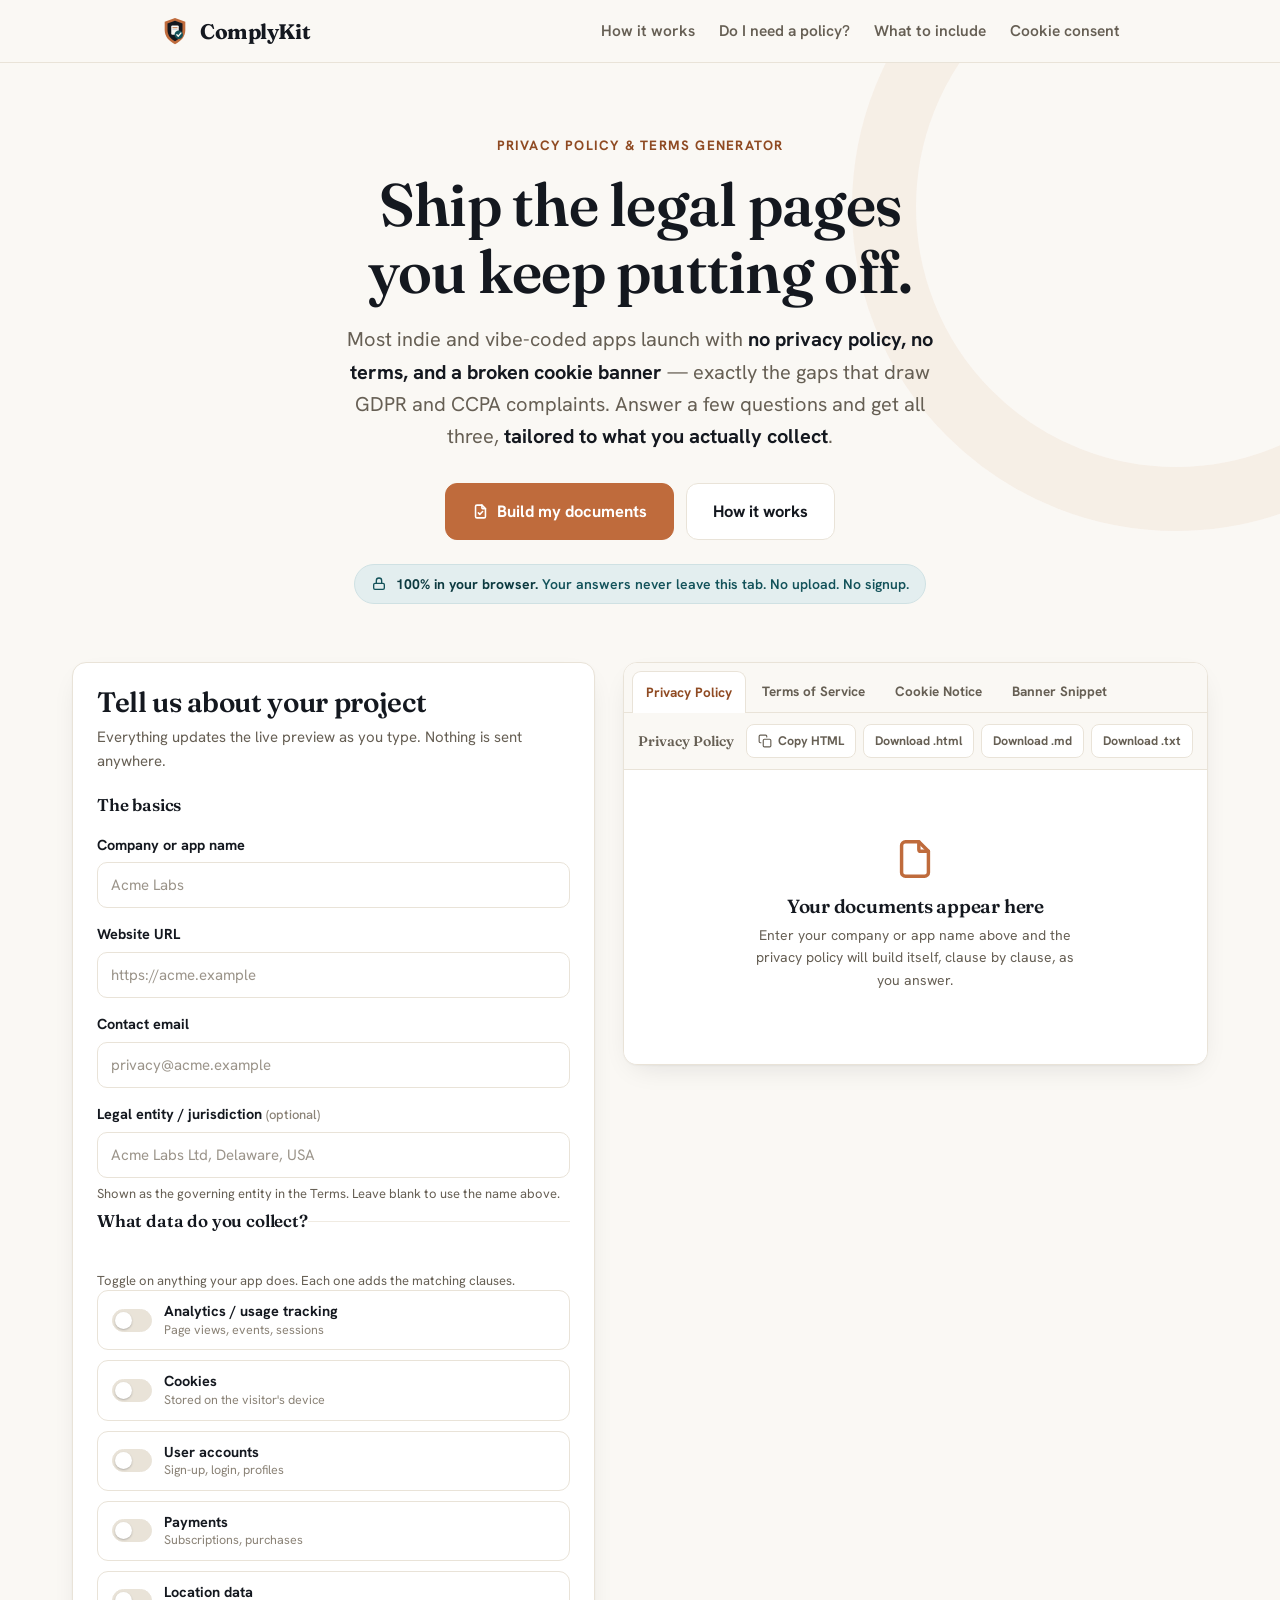
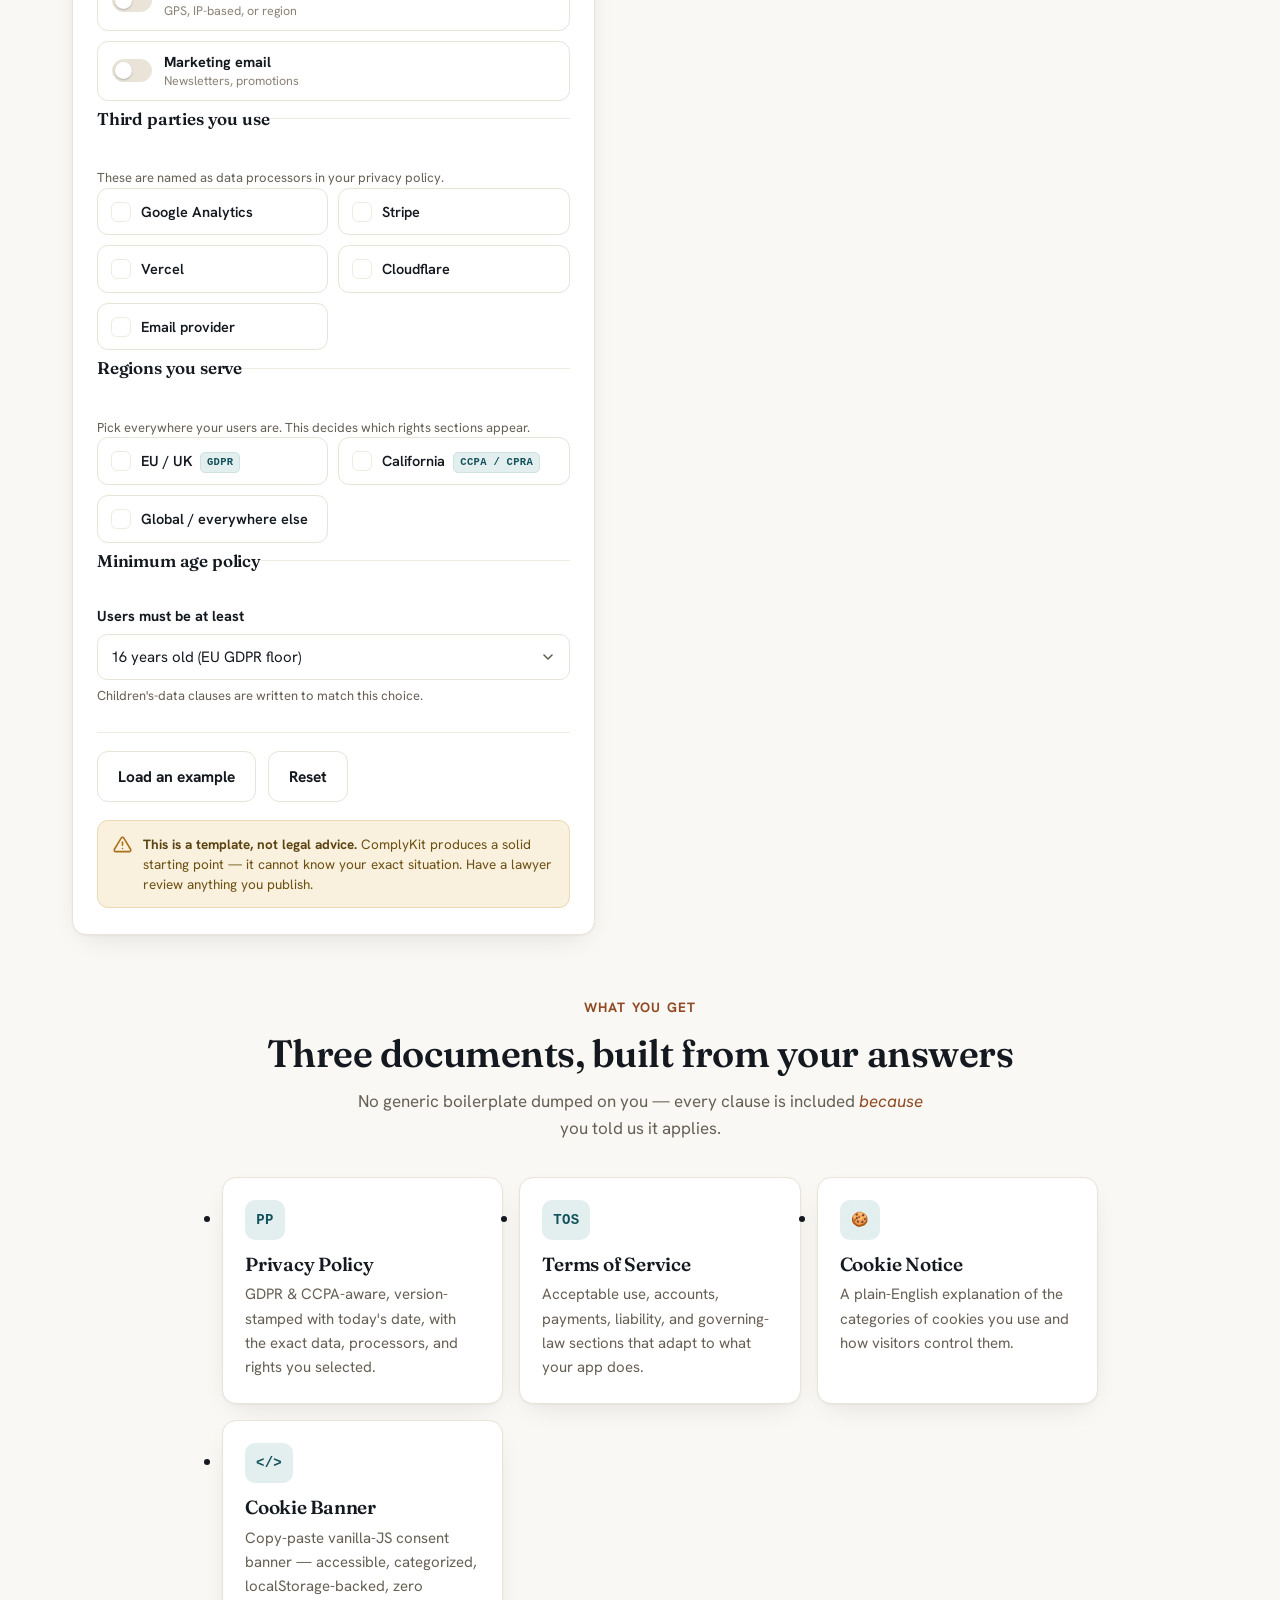
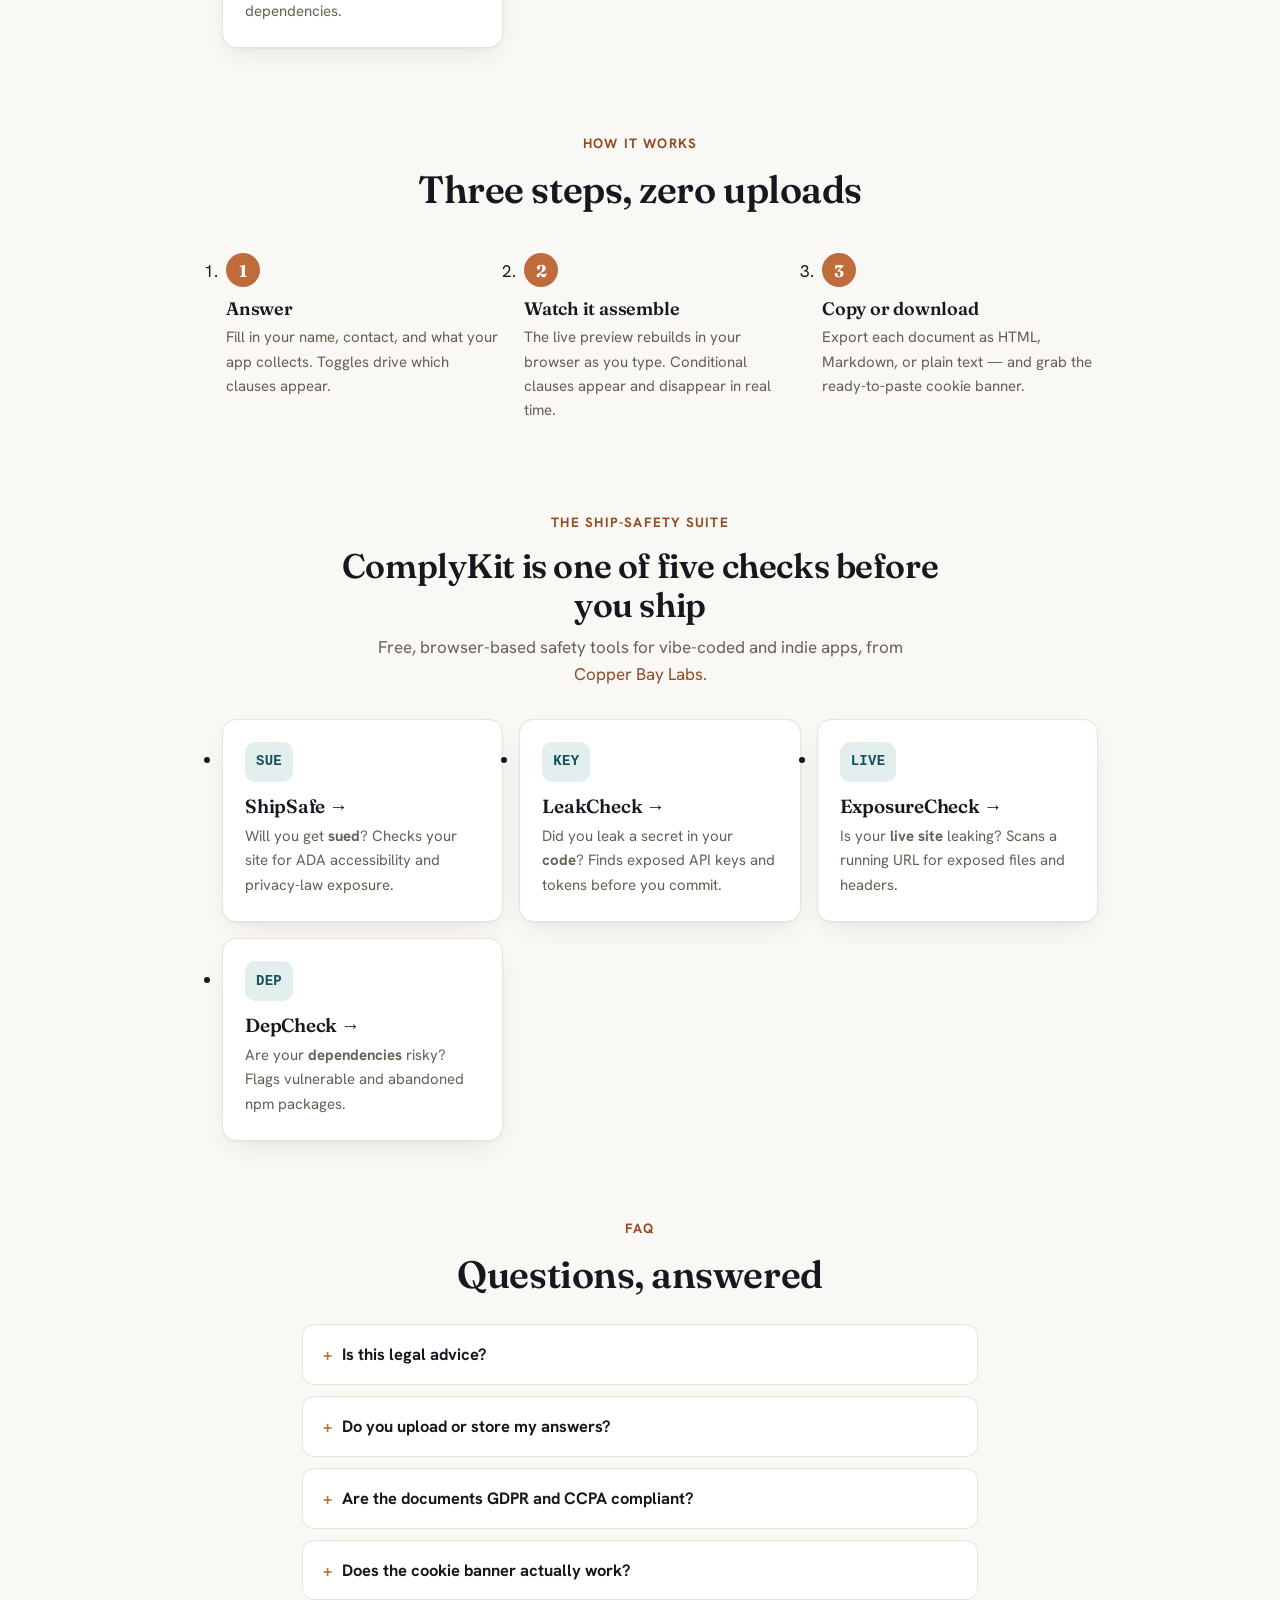
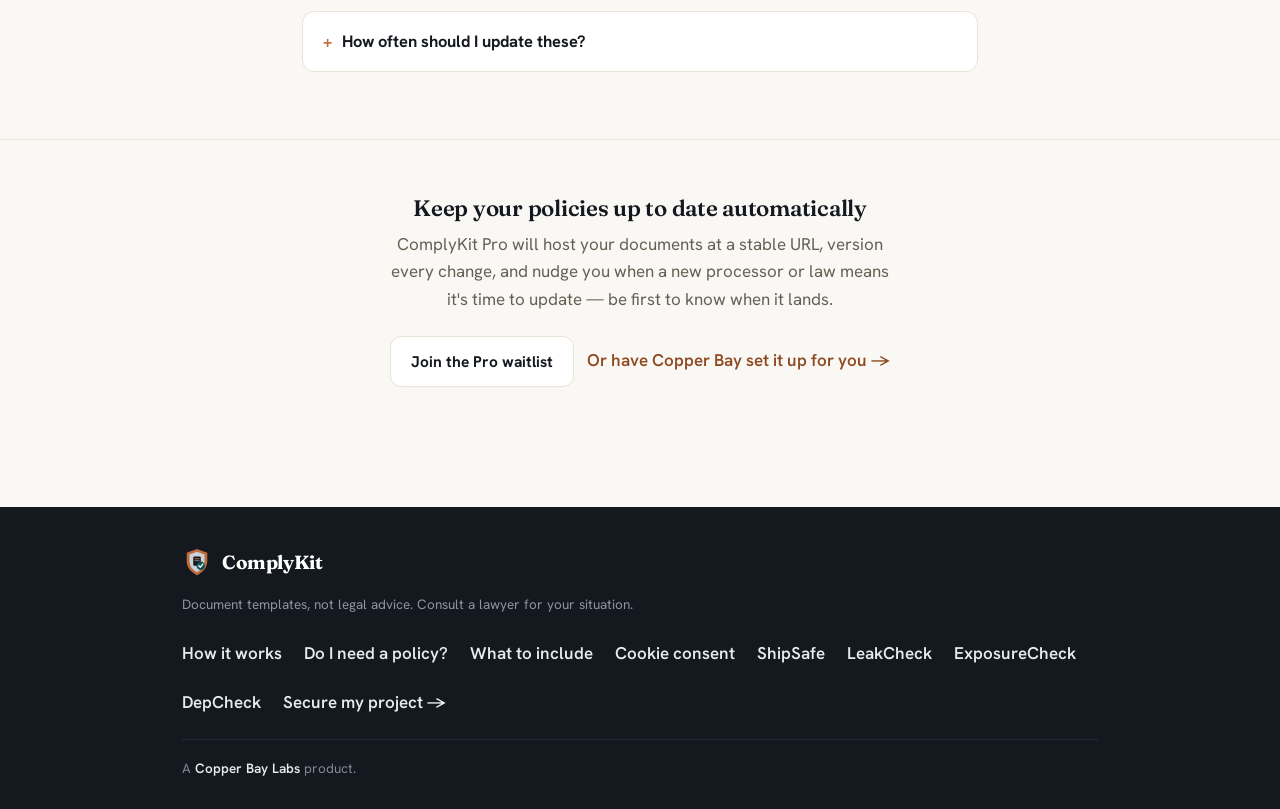
==== commit b9cfa903: "Add Cookie consent nav link to index.html and existing guides Updates bidirectional navigation acros" ====
--- a/index.html
+++ b/index.html
@@ -47,6 +47,7 @@
       <a href="about.html">How it works</a>
       <a href="guides/do-i-need-a-privacy-policy.html">Do I need a policy?</a>
       <a href="guides/what-should-a-privacy-policy-include.html">What to include</a>
+      <a href="guides/cookie-consent-banner-requirements.html">Cookie consent</a>
     </nav>
   </div>
 </header>
@@ -297,7 +298,7 @@
 
       <details>
         <summary>Are the documents GDPR and CCPA compliant?</summary>
-        <p>They are <strong>GDPR and CCPA aware</strong>: when you select EU/UK we include a data-subject rights section modeled on the GDPR, and when you select California we include the consumer-rights and “Do Not Sell or Share” language the CCPA/CPRA expects. Whether your final, lawyer-reviewed document is fully <em>compliant</em> depends on your actual practices matching what it says. A policy that doesn't reflect what you really do is worse than none. If you're uncertain whether your specific site requires a privacy policy at all, see: <a href="guides/do-i-need-a-privacy-policy.html">Do I need a privacy policy for my website?</a></p>
+        <p>They are <strong>GDPR and CCPA aware</strong>: when you select EU/UK we include a data-subject rights section modeled on the GDPR, and when you select California we include the consumer-rights and "Do Not Sell or Share" language the CCPA/CPRA expects. Whether your final, lawyer-reviewed document is fully <em>compliant</em> depends on your actual practices matching what it says. A policy that doesn't reflect what you really do is worse than none. If you're uncertain whether your specific site requires a privacy policy at all, see: <a href="guides/do-i-need-a-privacy-policy.html">Do I need a privacy policy for my website?</a></p>
       </details>
 
       <details>
@@ -307,7 +308,7 @@
 
       <details>
         <summary>How often should I update these?</summary>
-        <p>Re-generate whenever what you collect changes — a new analytics tool, a payment processor, a new region of users. Each document is version-stamped with the day you generated it so you can track revisions. Regulators and users both expect the “last updated” date to be real.</p>
+        <p>Re-generate whenever what you collect changes — a new analytics tool, a payment processor, a new region of users. Each document is version-stamped with the day you generated it so you can track revisions. Regulators and users both expect the "last updated" date to be real.</p>
       </details>
     </div>
   </section>
@@ -346,6 +347,7 @@
       <a href="about.html">How it works</a>
       <a href="guides/do-i-need-a-privacy-policy.html">Do I need a policy?</a>
       <a href="guides/what-should-a-privacy-policy-include.html">What to include</a>
+      <a href="guides/cookie-consent-banner-requirements.html">Cookie consent</a>
       <a href="https://labs.copperbaytech.com/shipsafe/" target="_blank" rel="noopener noreferrer">ShipSafe</a>
       <a href="https://labs.copperbaytech.com/leakcheck/" target="_blank" rel="noopener noreferrer">LeakCheck</a>
       <a href="https://labs.copperbaytech.com/exposurecheck/" target="_blank" rel="noopener noreferrer">ExposureCheck</a>
@@ -360,4 +362,4 @@
 
 <script src="app.js?v=1"></script>
 </body>
-</html>
+</html>
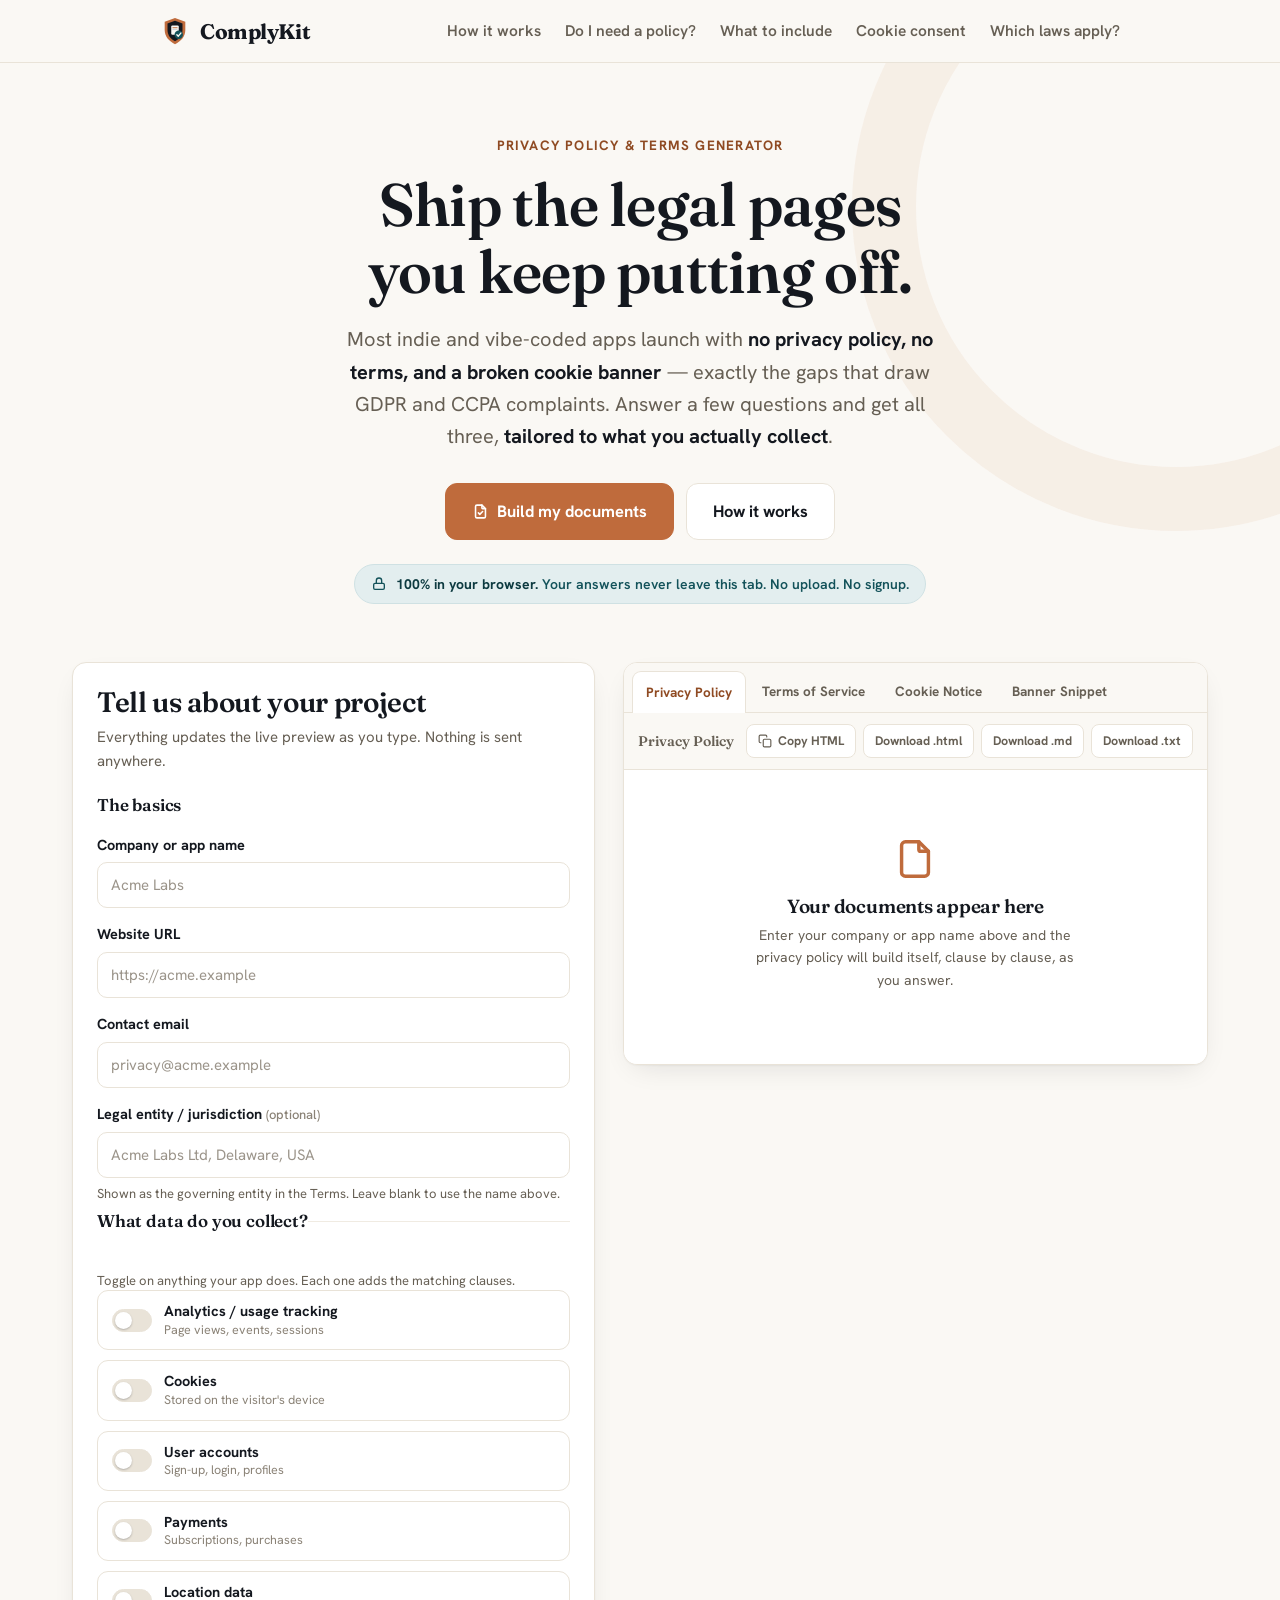
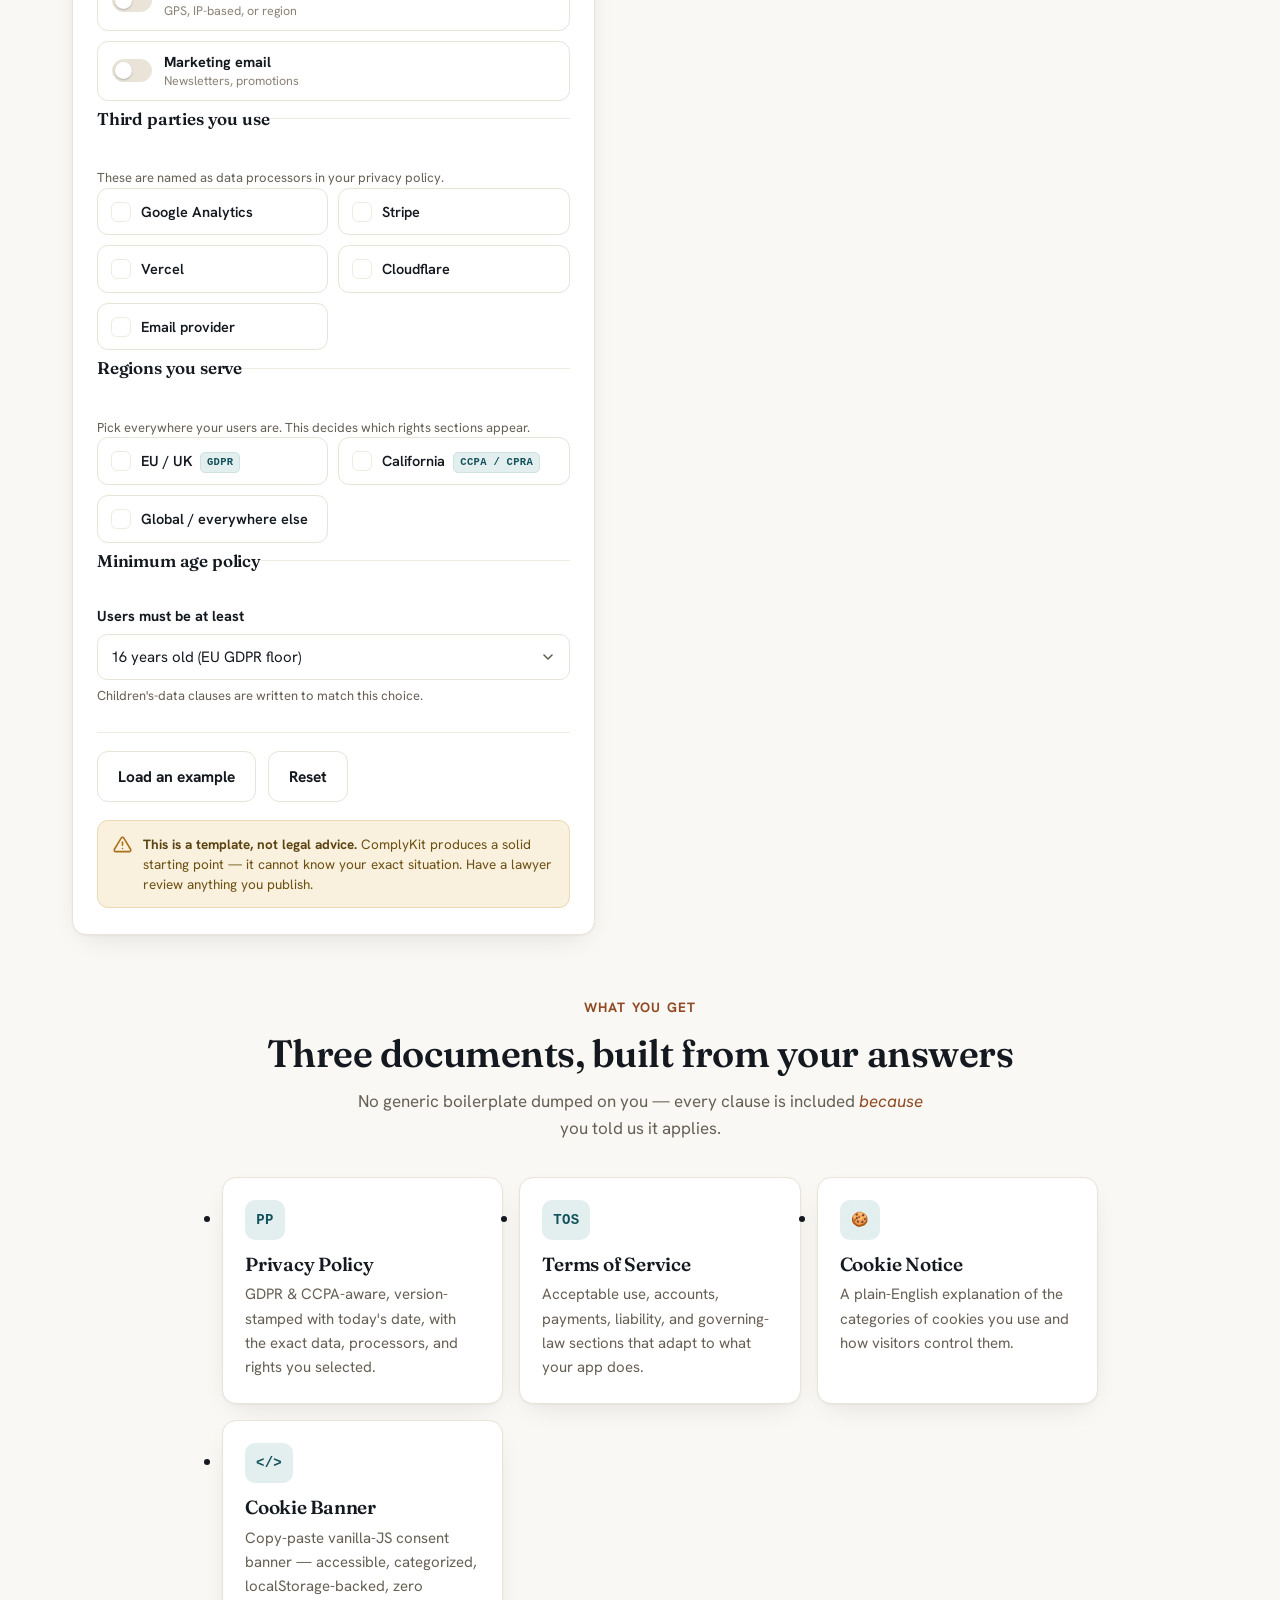
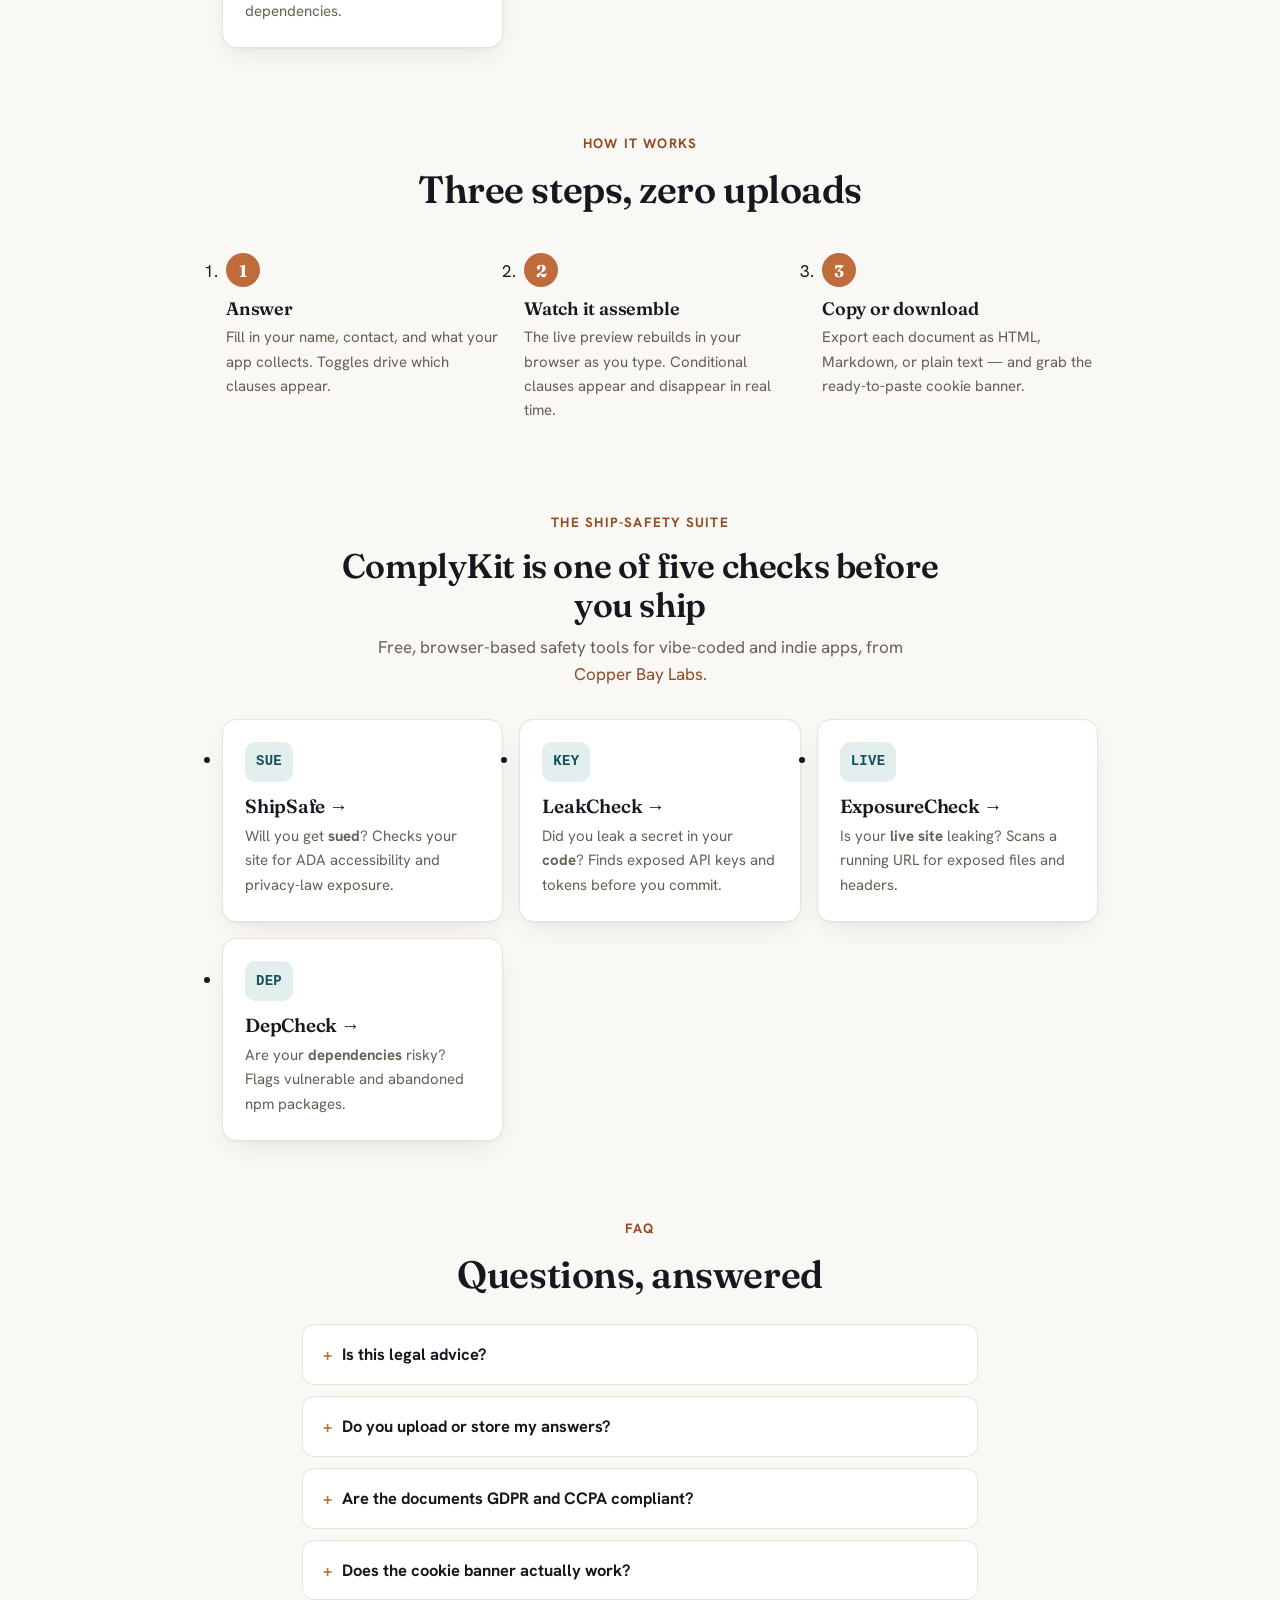
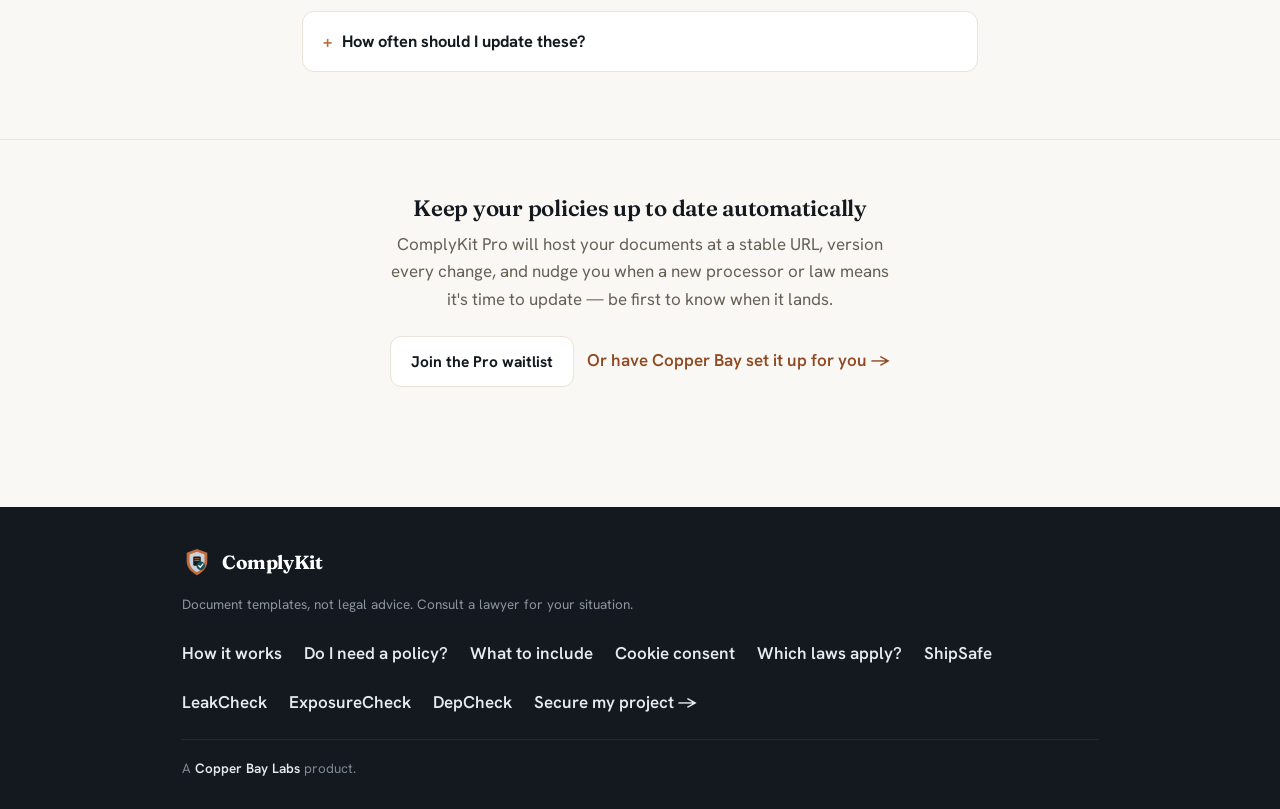
==== commit c6479dba: "Add fourth guide: which privacy laws apply to my website (GDPR vs CCPA vs CalOPPA) New page: guides/" ====
--- a/index.html
+++ b/index.html
@@ -48,6 +48,7 @@
       <a href="guides/do-i-need-a-privacy-policy.html">Do I need a policy?</a>
       <a href="guides/what-should-a-privacy-policy-include.html">What to include</a>
       <a href="guides/cookie-consent-banner-requirements.html">Cookie consent</a>
+      <a href="guides/which-privacy-laws-apply-to-my-website.html">Which laws apply?</a>
     </nav>
   </div>
 </header>
@@ -348,6 +349,7 @@
       <a href="guides/do-i-need-a-privacy-policy.html">Do I need a policy?</a>
       <a href="guides/what-should-a-privacy-policy-include.html">What to include</a>
       <a href="guides/cookie-consent-banner-requirements.html">Cookie consent</a>
+      <a href="guides/which-privacy-laws-apply-to-my-website.html">Which laws apply?</a>
       <a href="https://labs.copperbaytech.com/shipsafe/" target="_blank" rel="noopener noreferrer">ShipSafe</a>
       <a href="https://labs.copperbaytech.com/leakcheck/" target="_blank" rel="noopener noreferrer">LeakCheck</a>
       <a href="https://labs.copperbaytech.com/exposurecheck/" target="_blank" rel="noopener noreferrer">ExposureCheck</a>
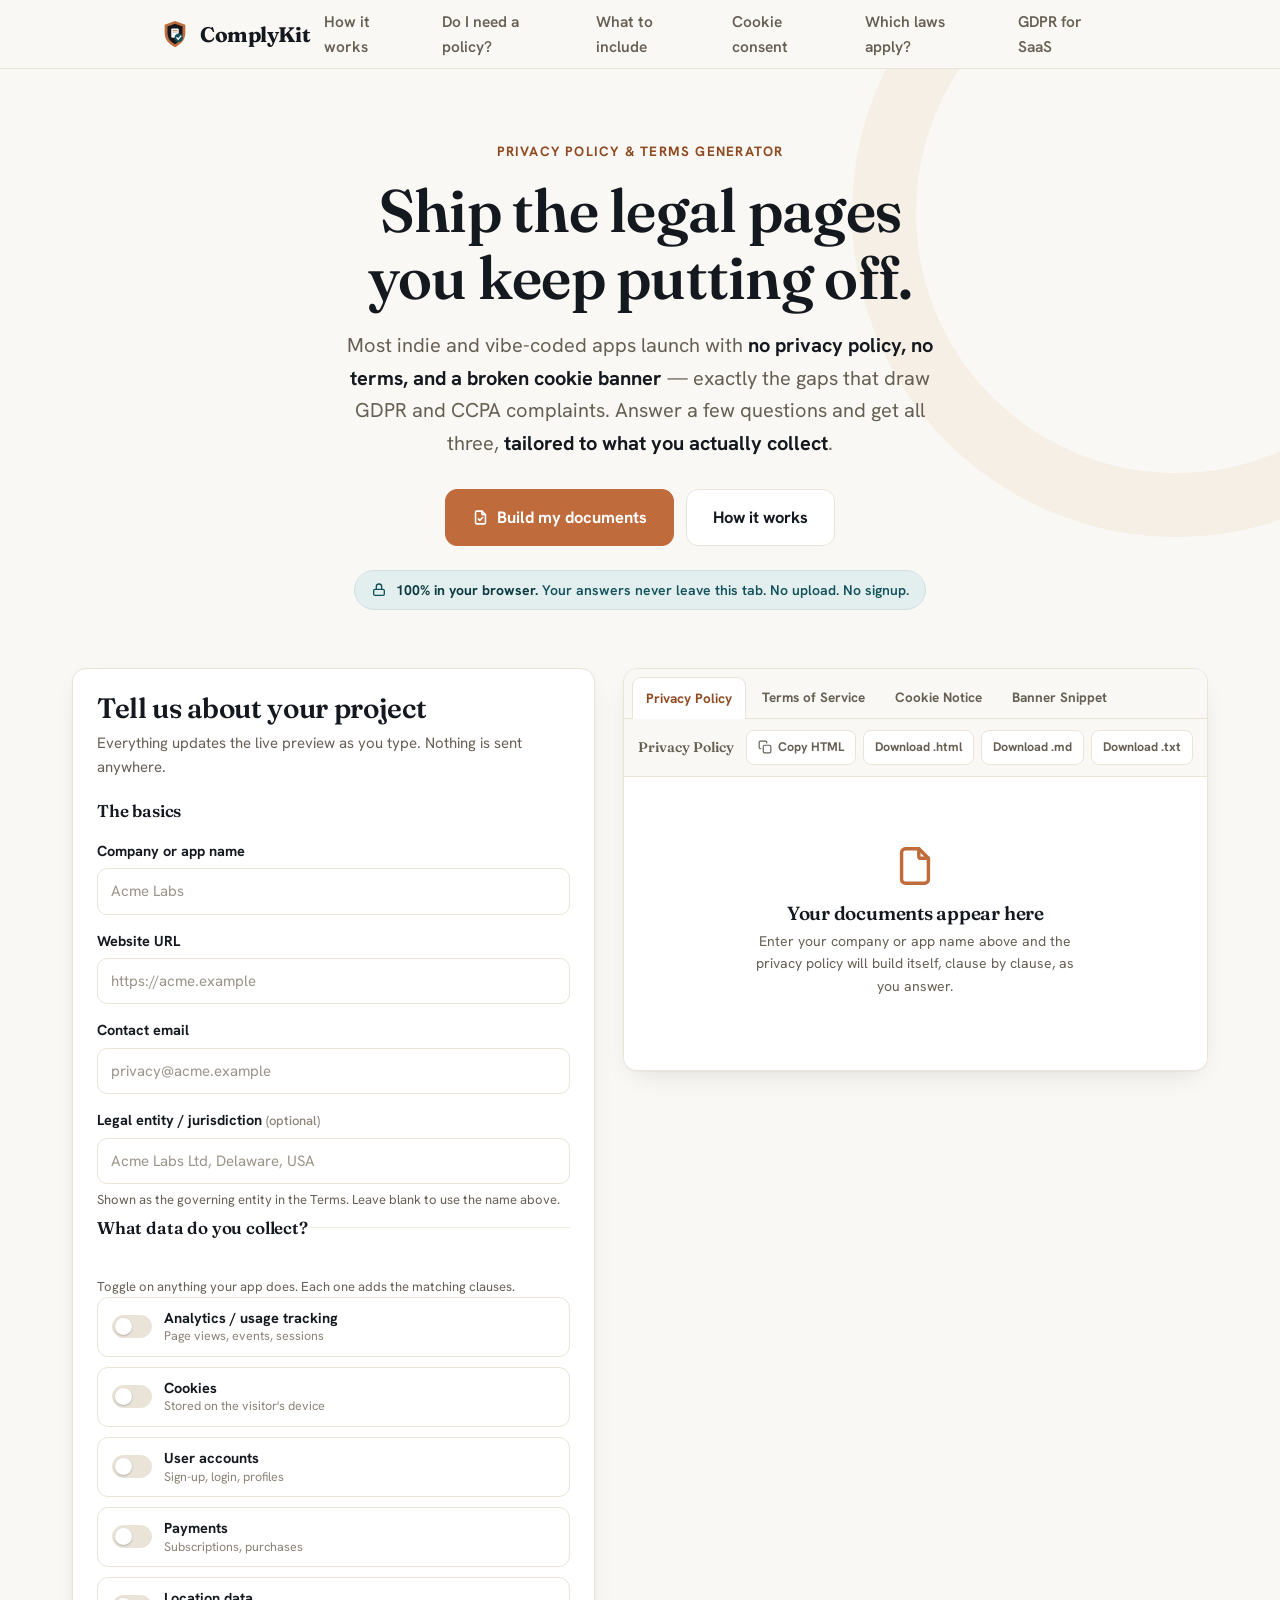
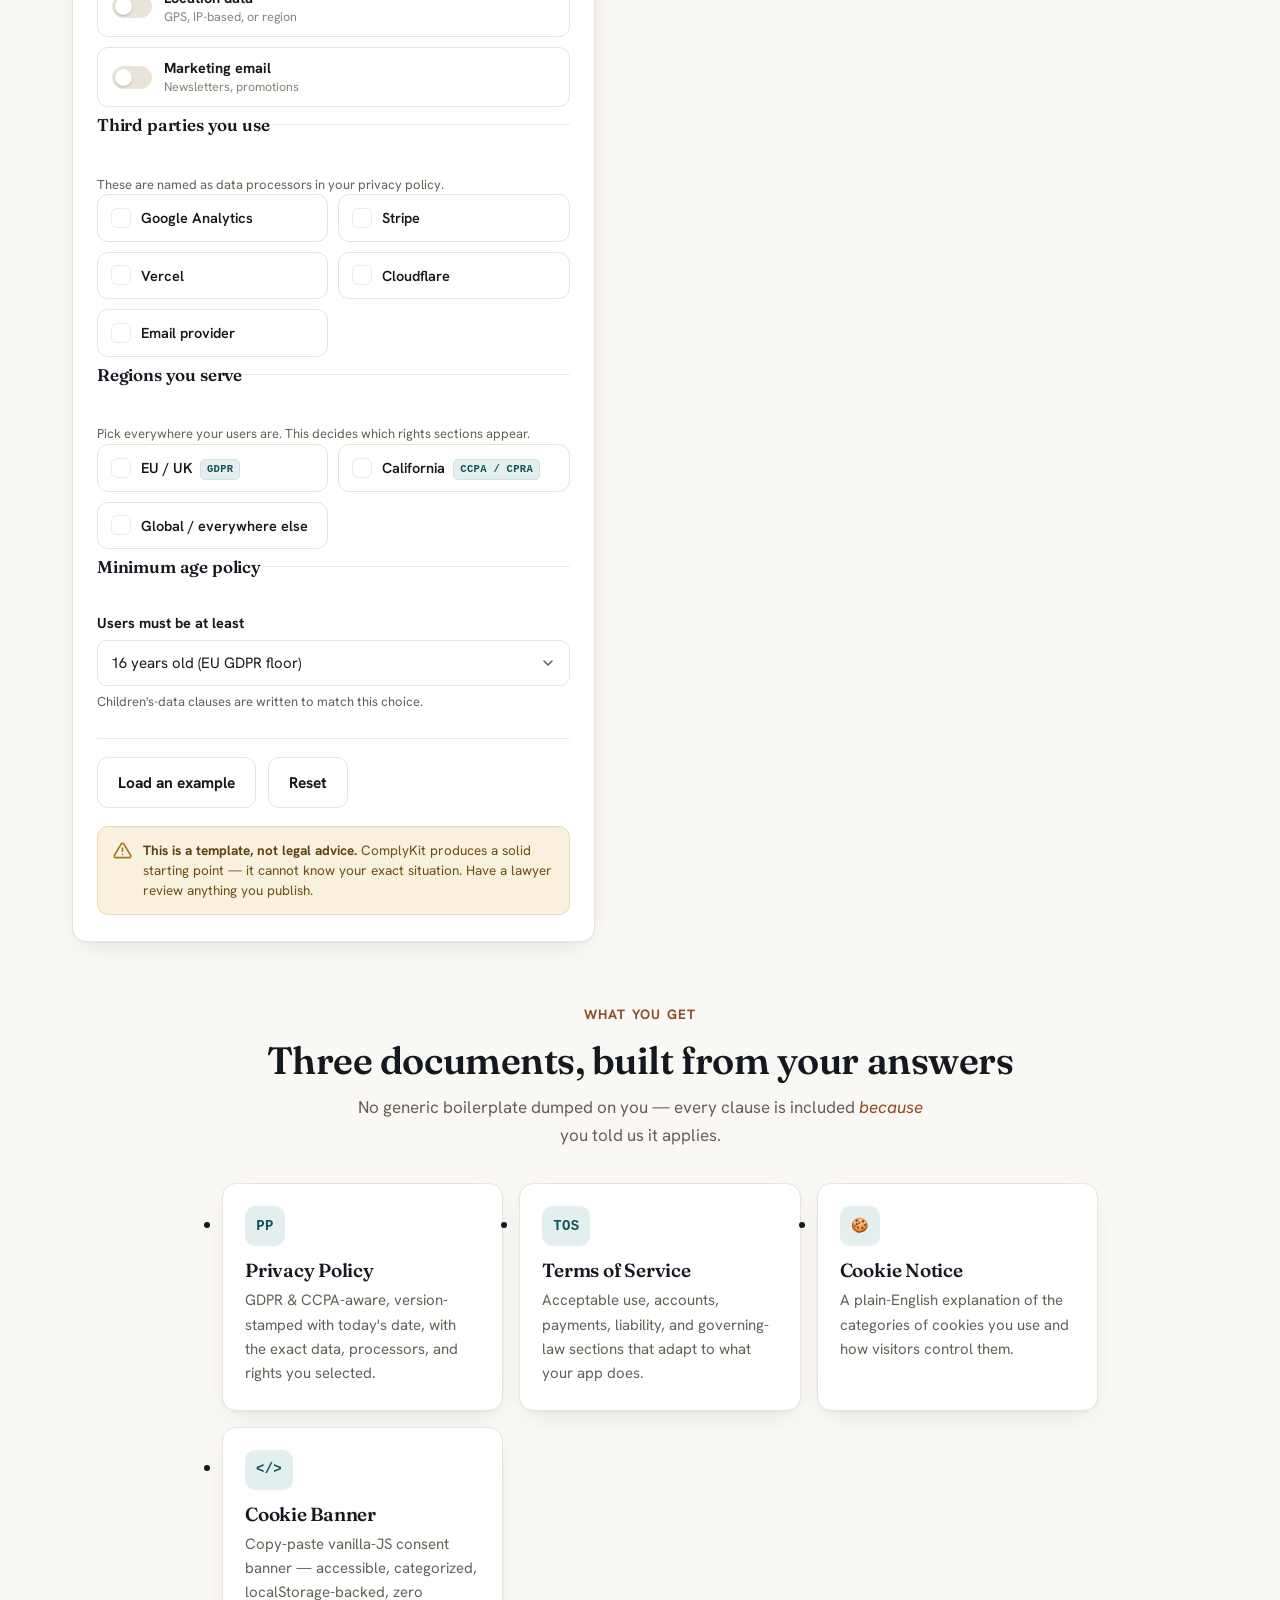
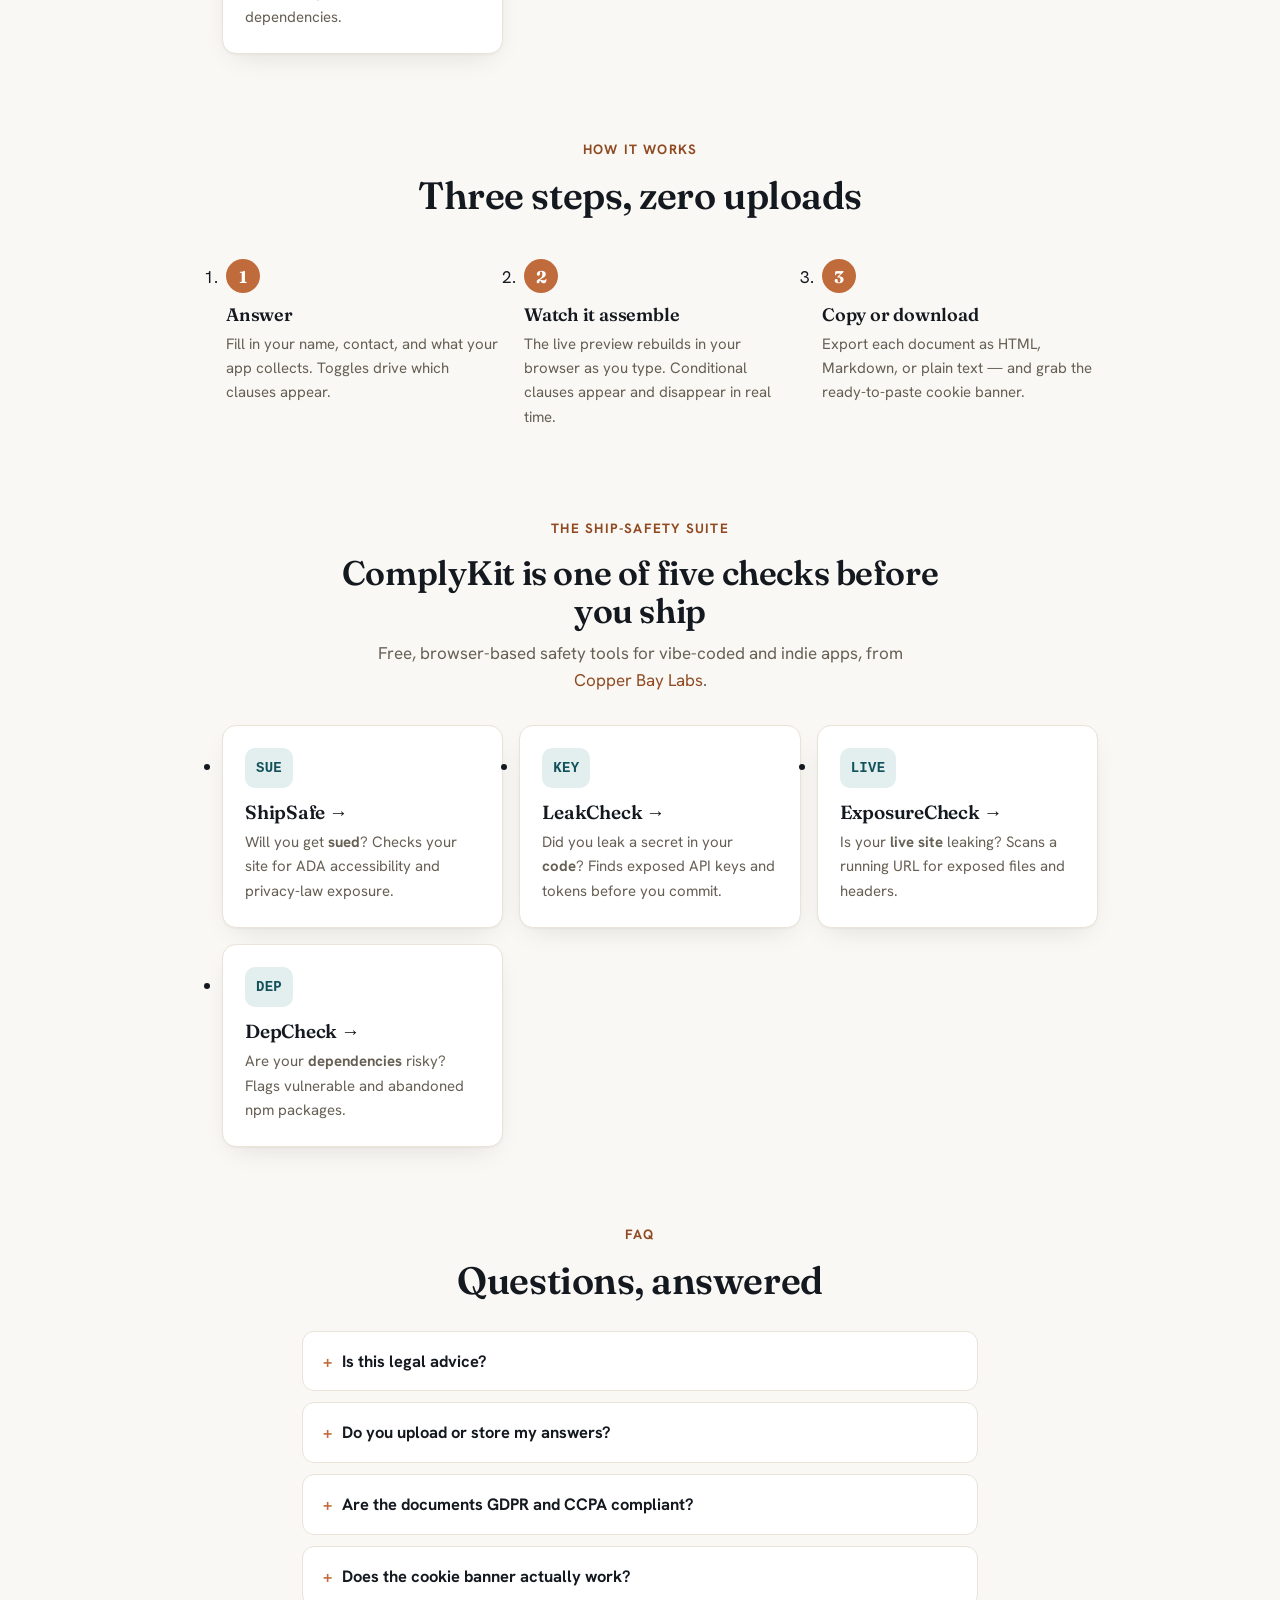
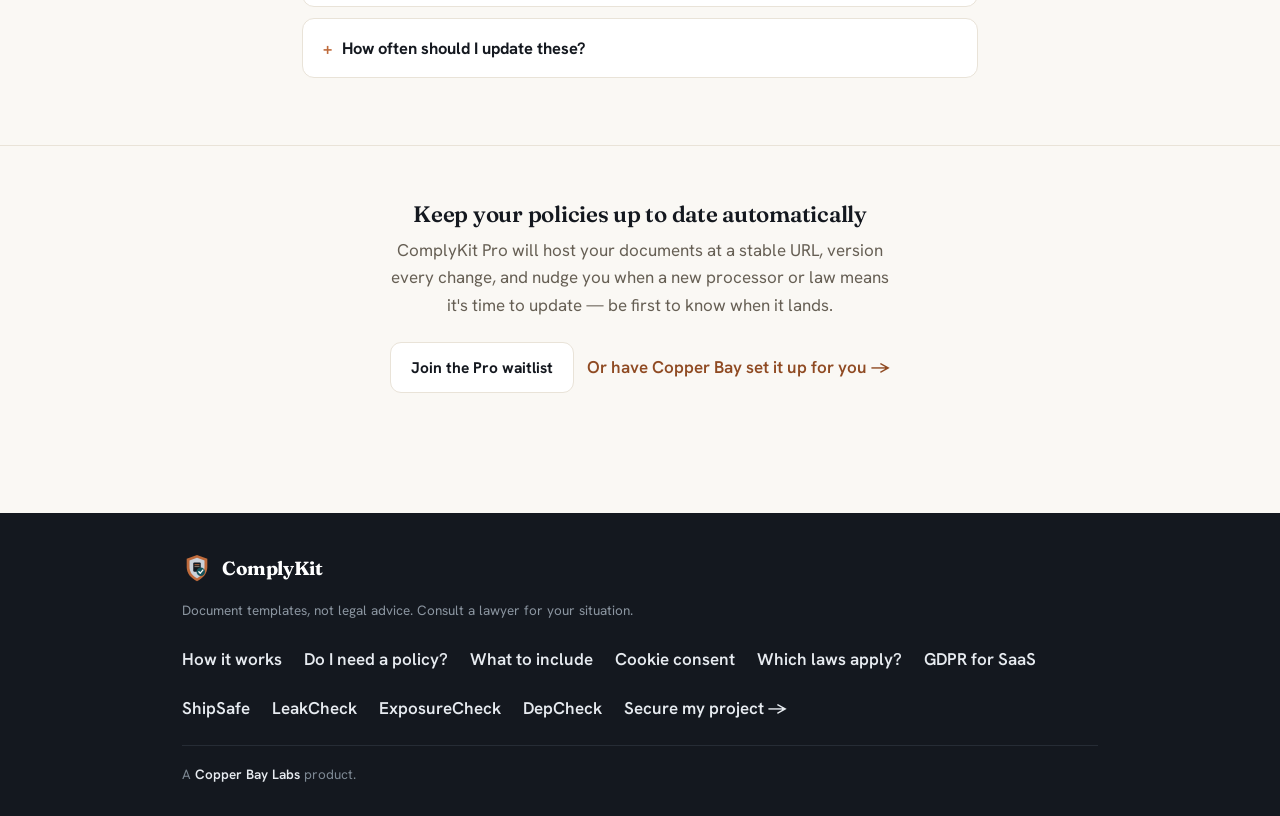
==== commit 7087ab27: "Add fifth ComplyKit guide: GDPR privacy policy for SaaS companies Targets the query cluster "gdpr sa" ====
--- a/index.html
+++ b/index.html
@@ -49,6 +49,7 @@
       <a href="guides/what-should-a-privacy-policy-include.html">What to include</a>
       <a href="guides/cookie-consent-banner-requirements.html">Cookie consent</a>
       <a href="guides/which-privacy-laws-apply-to-my-website.html">Which laws apply?</a>
+      <a href="guides/gdpr-privacy-policy-saas.html">GDPR for SaaS</a>
     </nav>
   </div>
 </header>
@@ -350,6 +351,7 @@
       <a href="guides/what-should-a-privacy-policy-include.html">What to include</a>
       <a href="guides/cookie-consent-banner-requirements.html">Cookie consent</a>
       <a href="guides/which-privacy-laws-apply-to-my-website.html">Which laws apply?</a>
+      <a href="guides/gdpr-privacy-policy-saas.html">GDPR for SaaS</a>
       <a href="https://labs.copperbaytech.com/shipsafe/" target="_blank" rel="noopener noreferrer">ShipSafe</a>
       <a href="https://labs.copperbaytech.com/leakcheck/" target="_blank" rel="noopener noreferrer">LeakCheck</a>
       <a href="https://labs.copperbaytech.com/exposurecheck/" target="_blank" rel="noopener noreferrer">ExposureCheck</a>
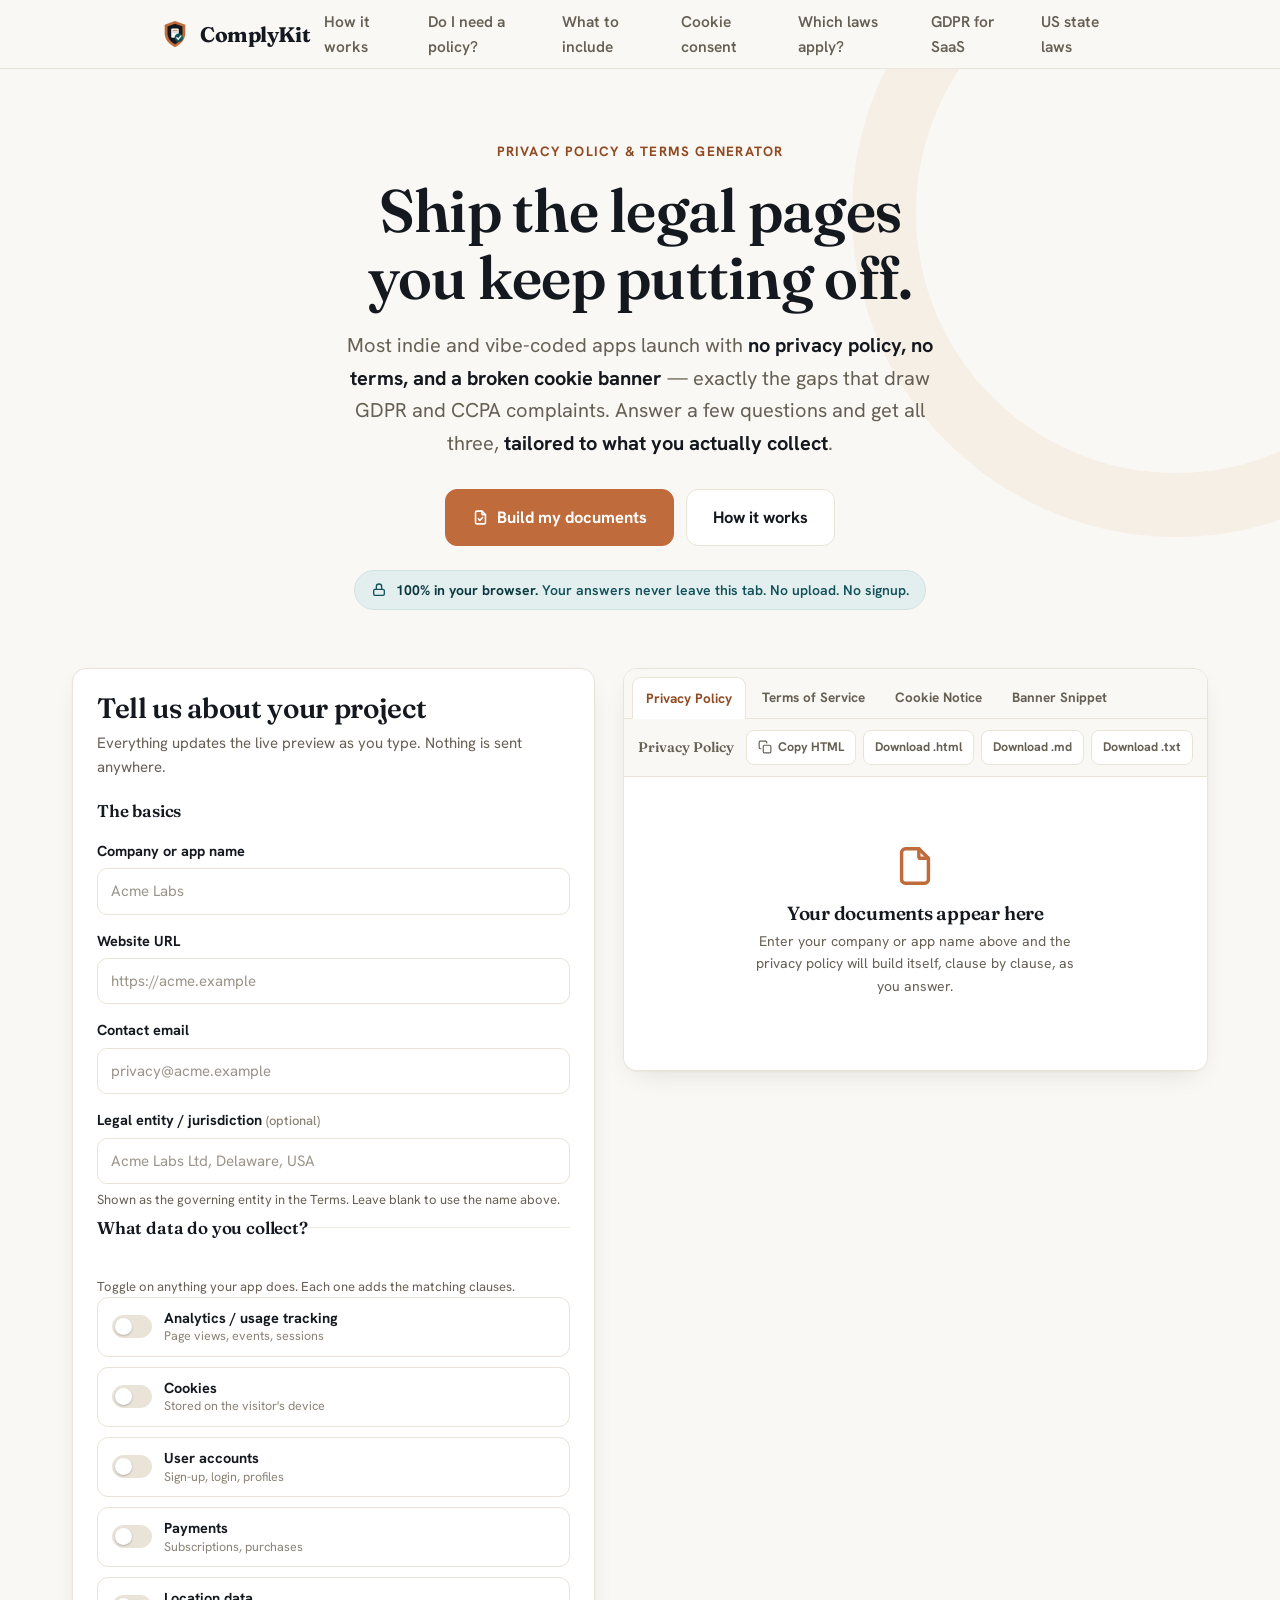
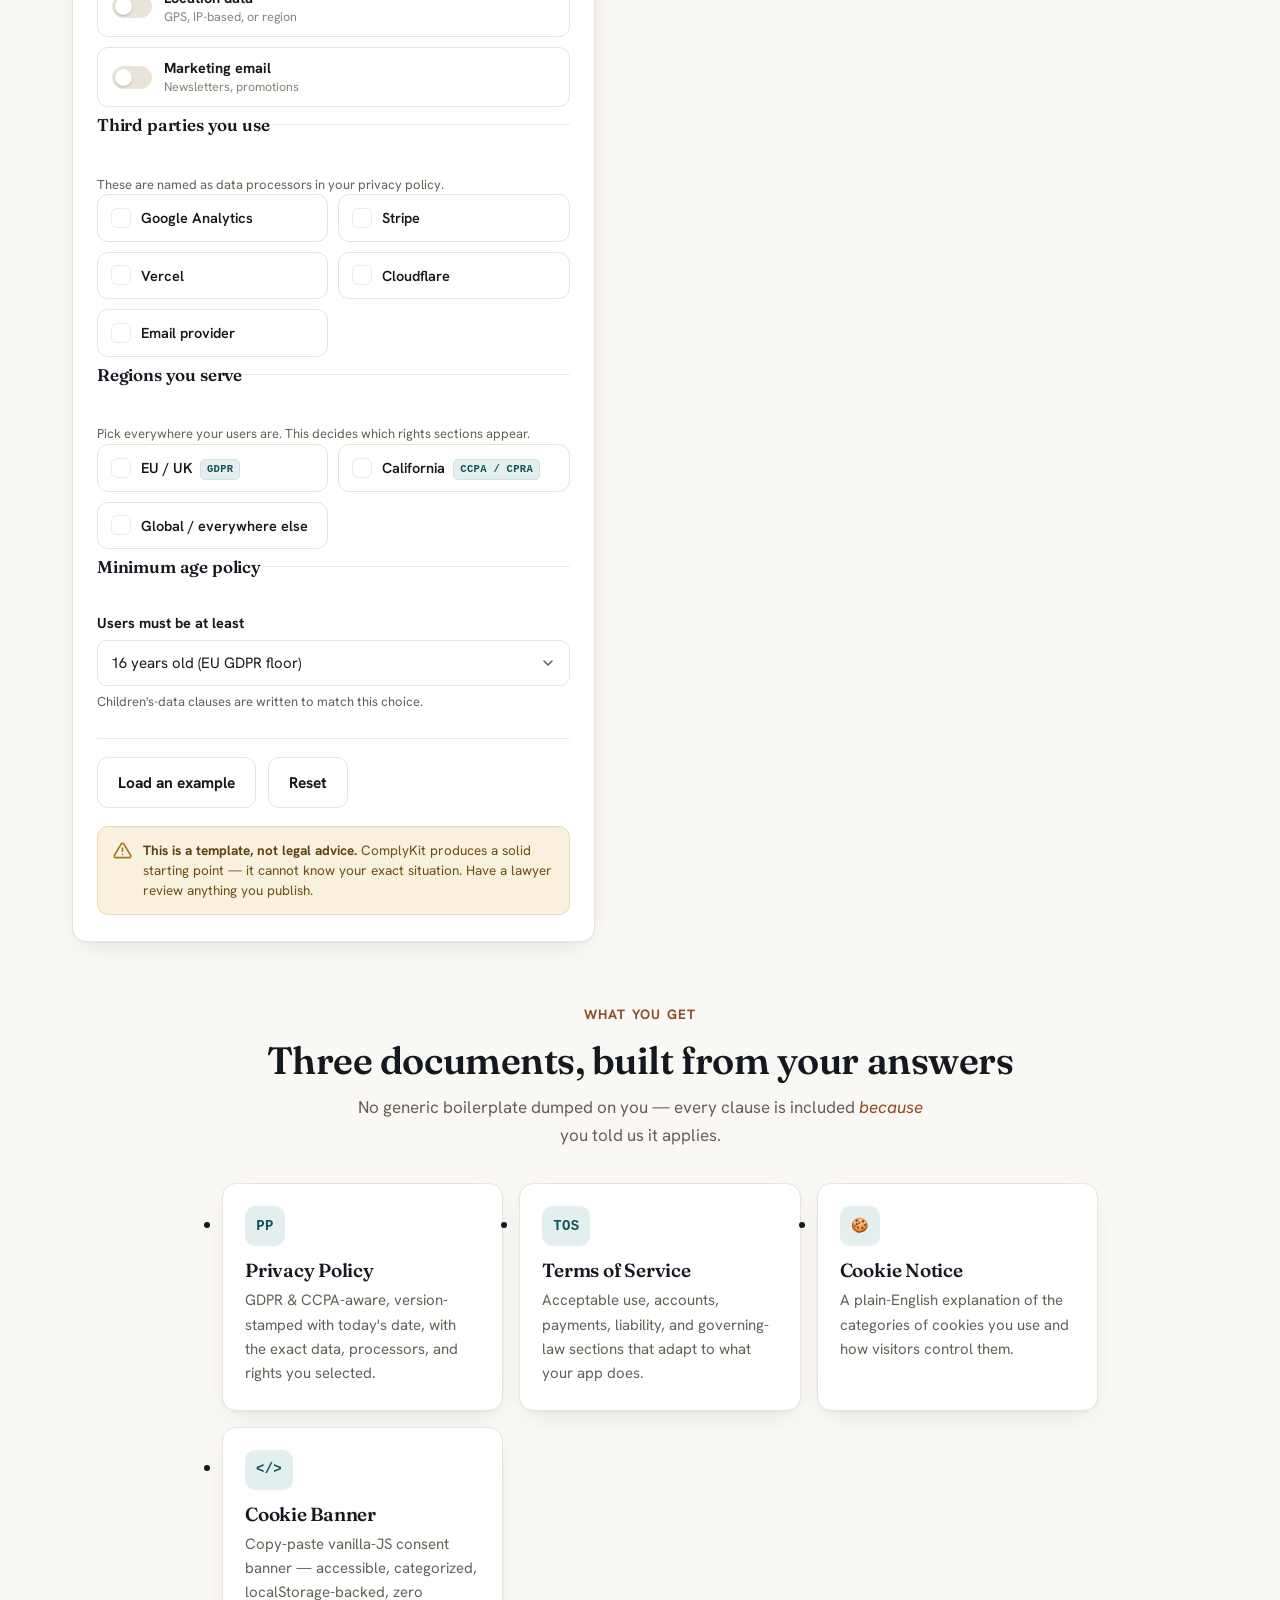
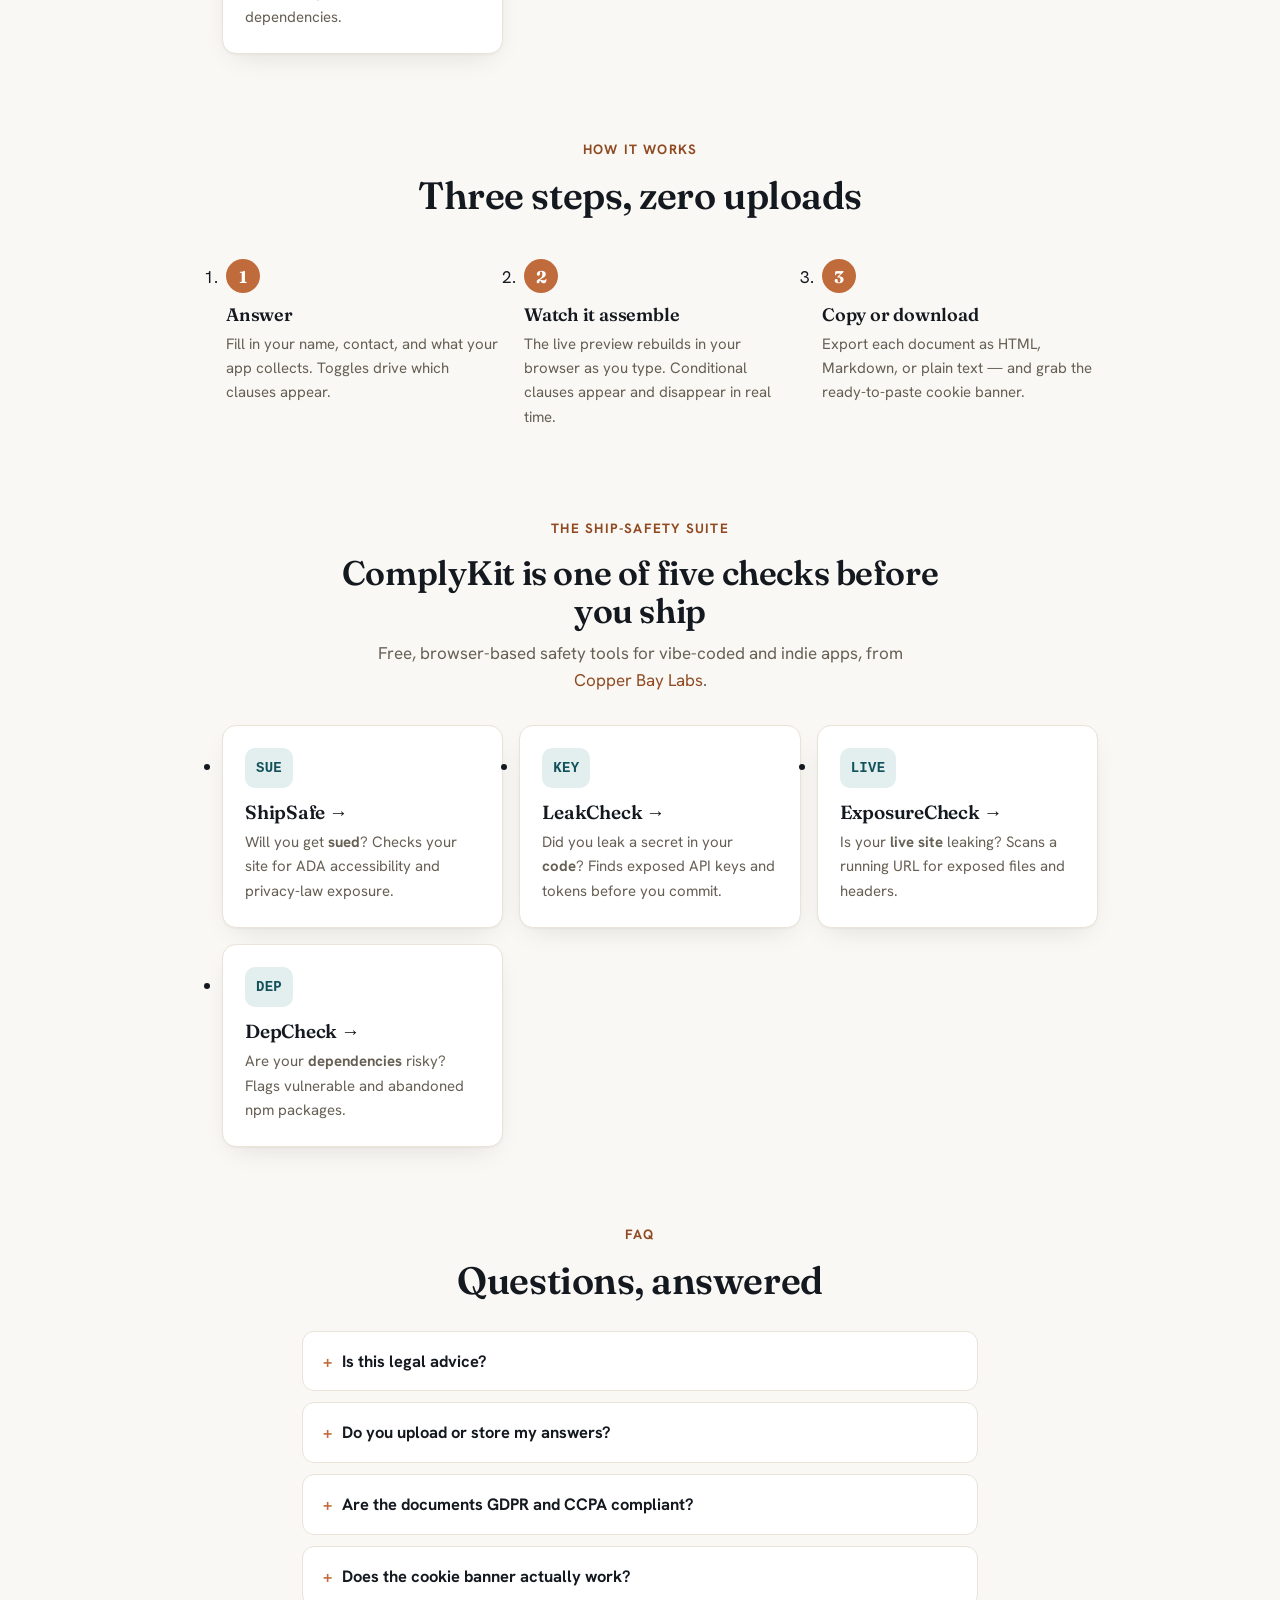
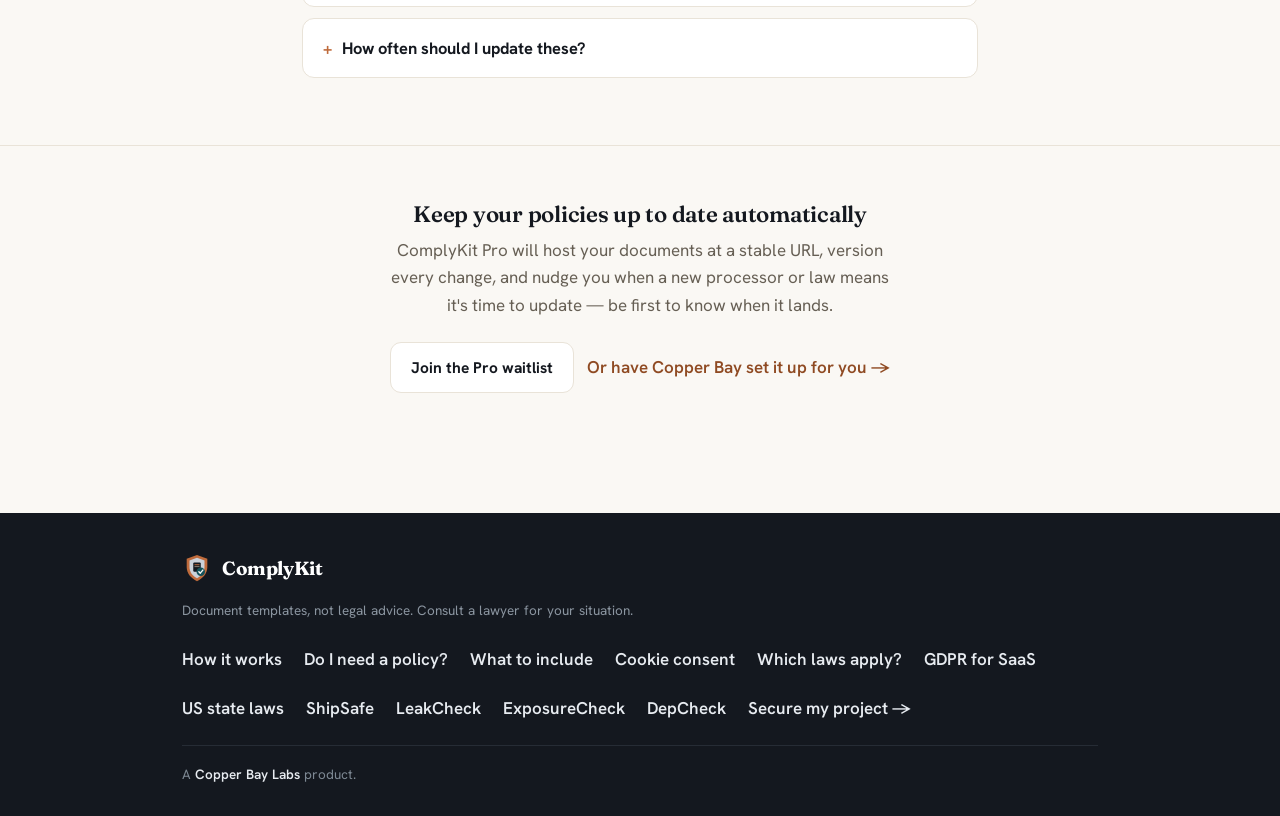
==== commit 429f2f22: "Add US state laws nav link to index.html and cookie-consent guide Co-Authored-By: Claude Sonnet 4.6 " ====
--- a/index.html
+++ b/index.html
@@ -50,6 +50,7 @@
       <a href="guides/cookie-consent-banner-requirements.html">Cookie consent</a>
       <a href="guides/which-privacy-laws-apply-to-my-website.html">Which laws apply?</a>
       <a href="guides/gdpr-privacy-policy-saas.html">GDPR for SaaS</a>
+      <a href="guides/us-cookie-consent-state-laws.html">US state laws</a>
     </nav>
   </div>
 </header>
@@ -352,6 +353,7 @@
       <a href="guides/cookie-consent-banner-requirements.html">Cookie consent</a>
       <a href="guides/which-privacy-laws-apply-to-my-website.html">Which laws apply?</a>
       <a href="guides/gdpr-privacy-policy-saas.html">GDPR for SaaS</a>
+      <a href="guides/us-cookie-consent-state-laws.html">US state laws</a>
       <a href="https://labs.copperbaytech.com/shipsafe/" target="_blank" rel="noopener noreferrer">ShipSafe</a>
       <a href="https://labs.copperbaytech.com/leakcheck/" target="_blank" rel="noopener noreferrer">LeakCheck</a>
       <a href="https://labs.copperbaytech.com/exposurecheck/" target="_blank" rel="noopener noreferrer">ExposureCheck</a>
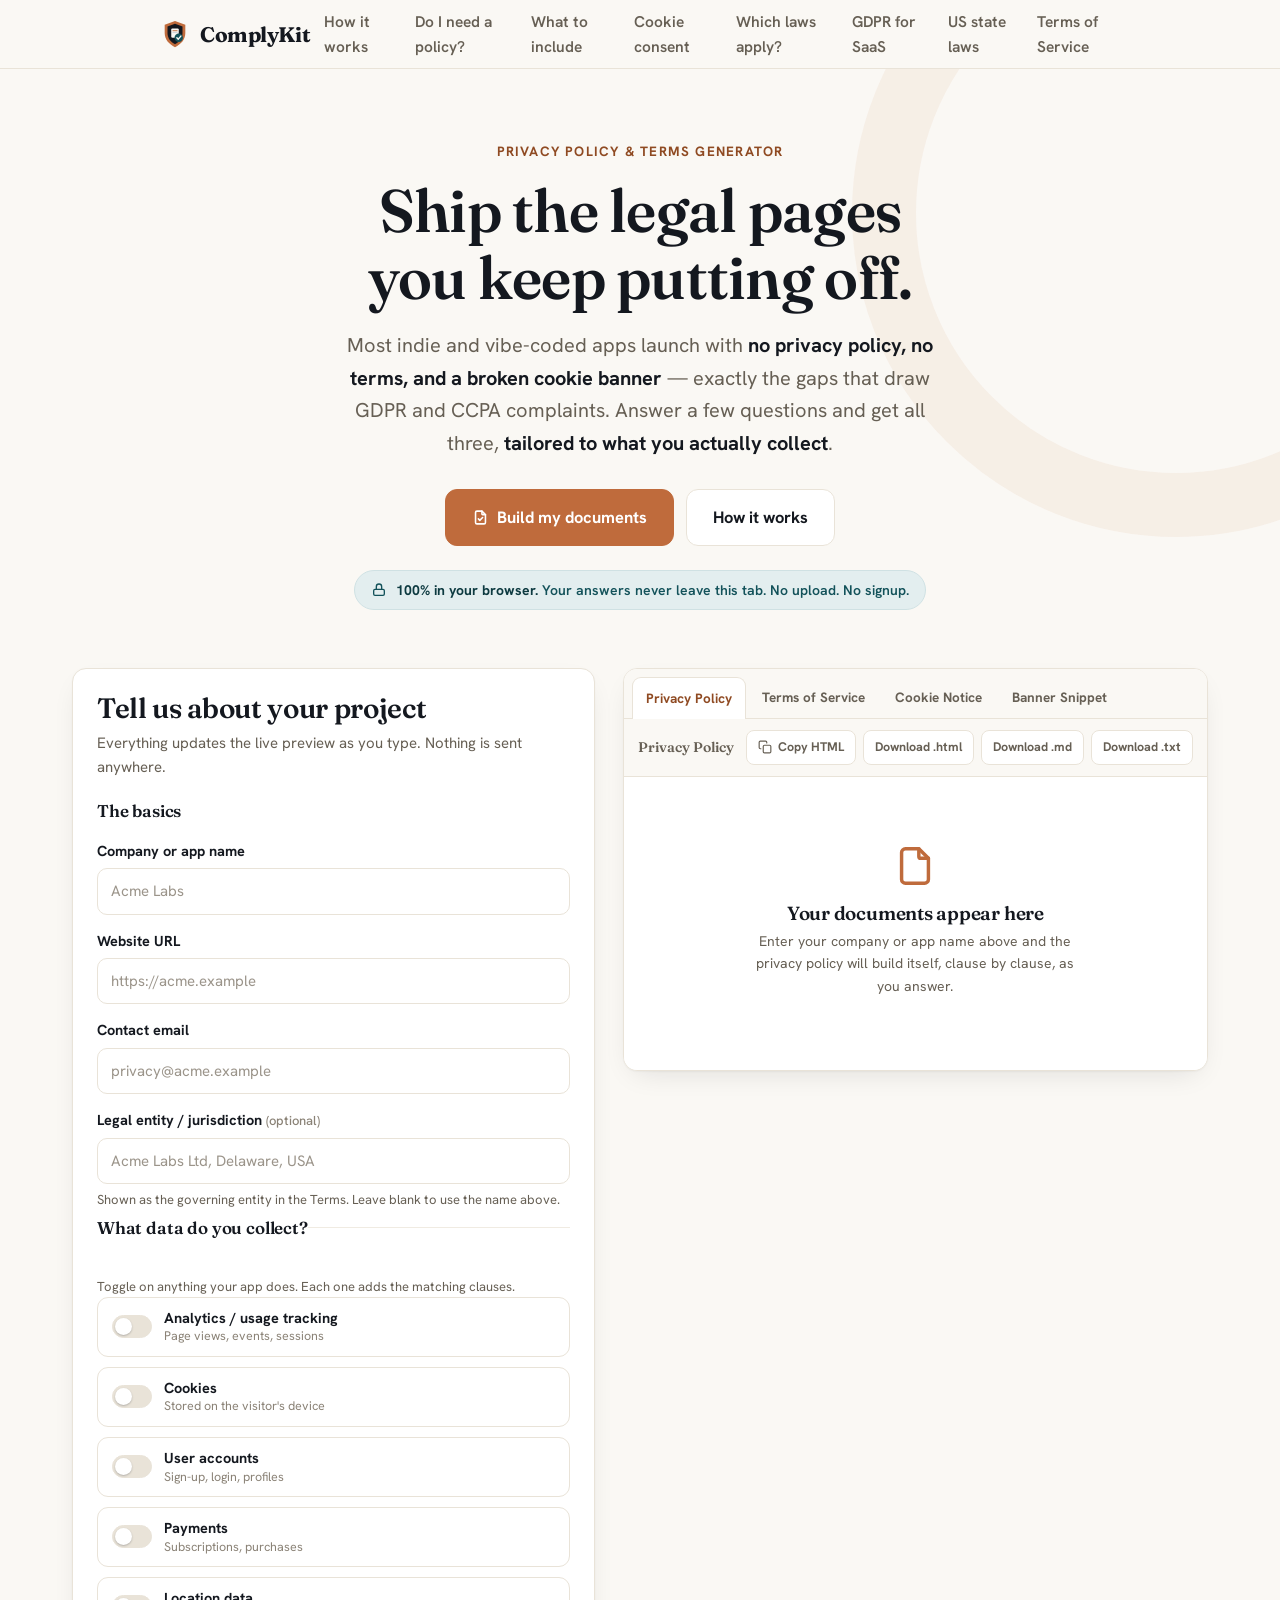
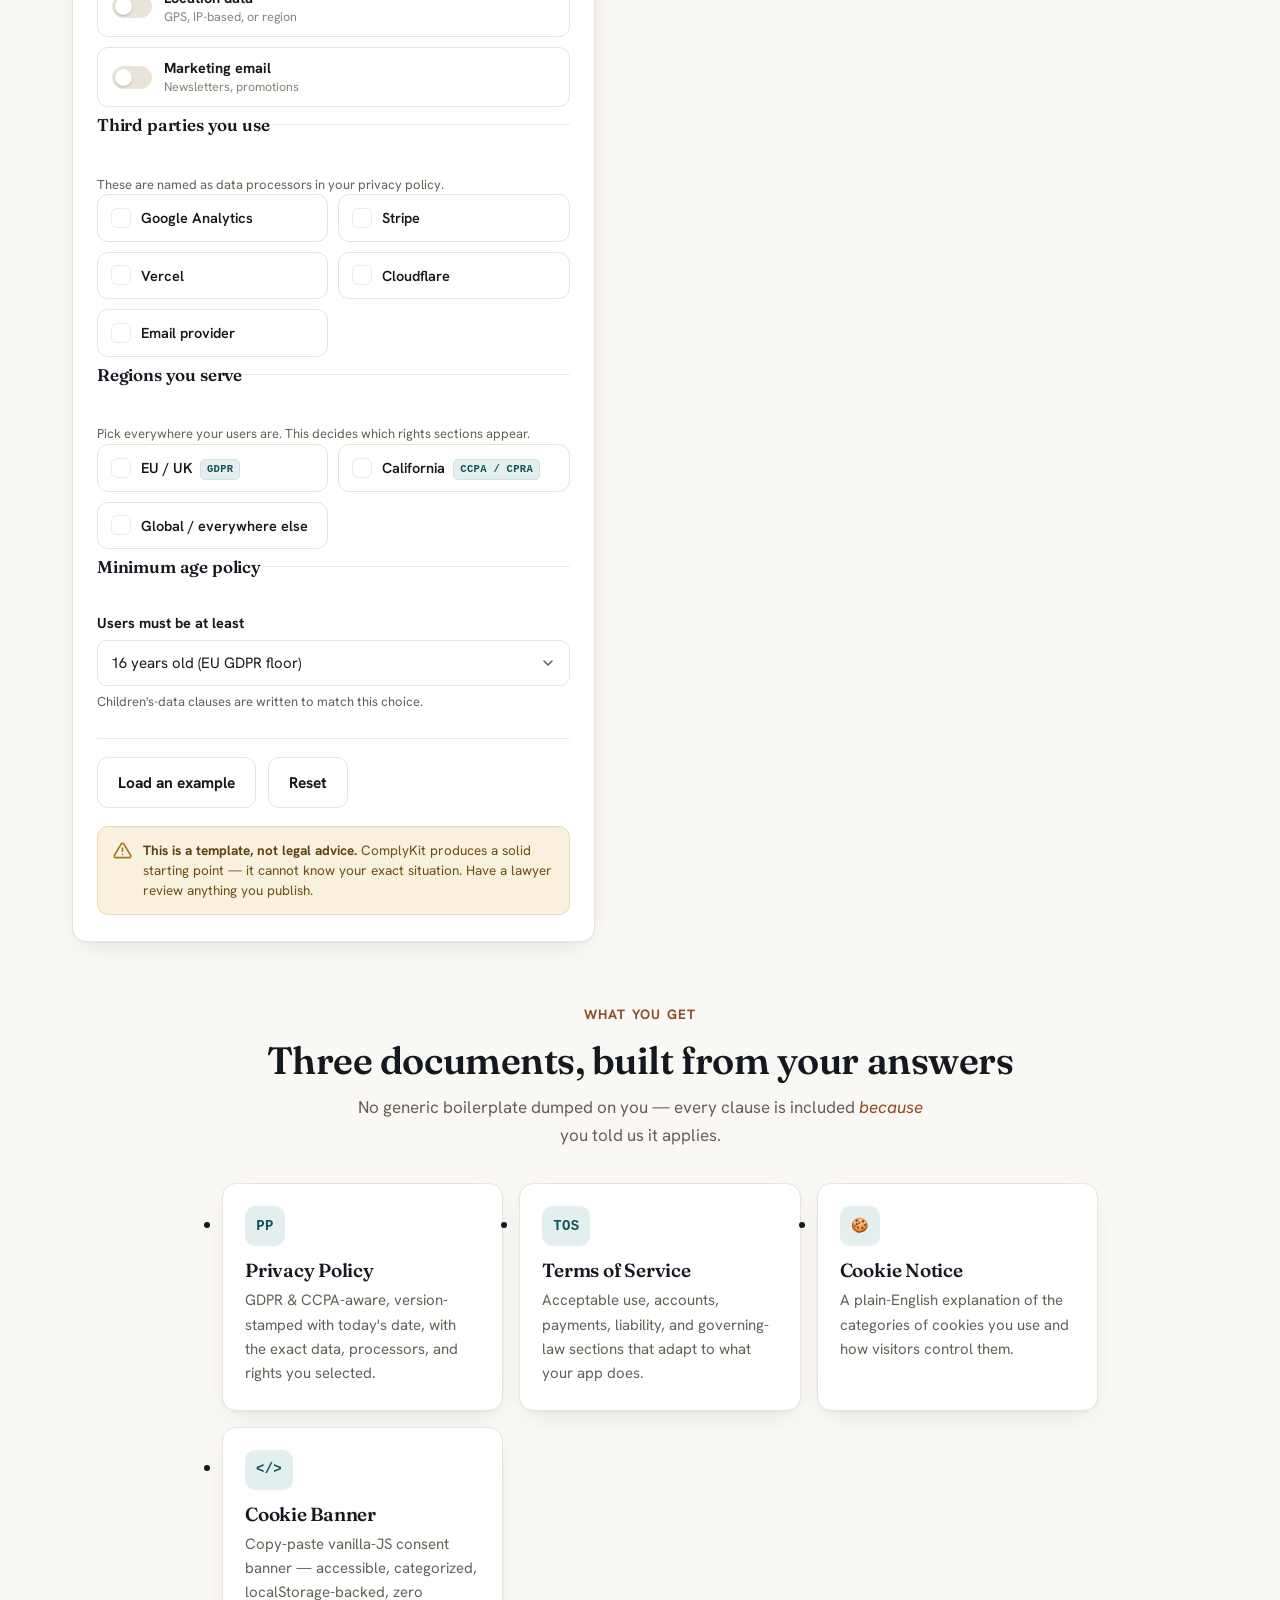
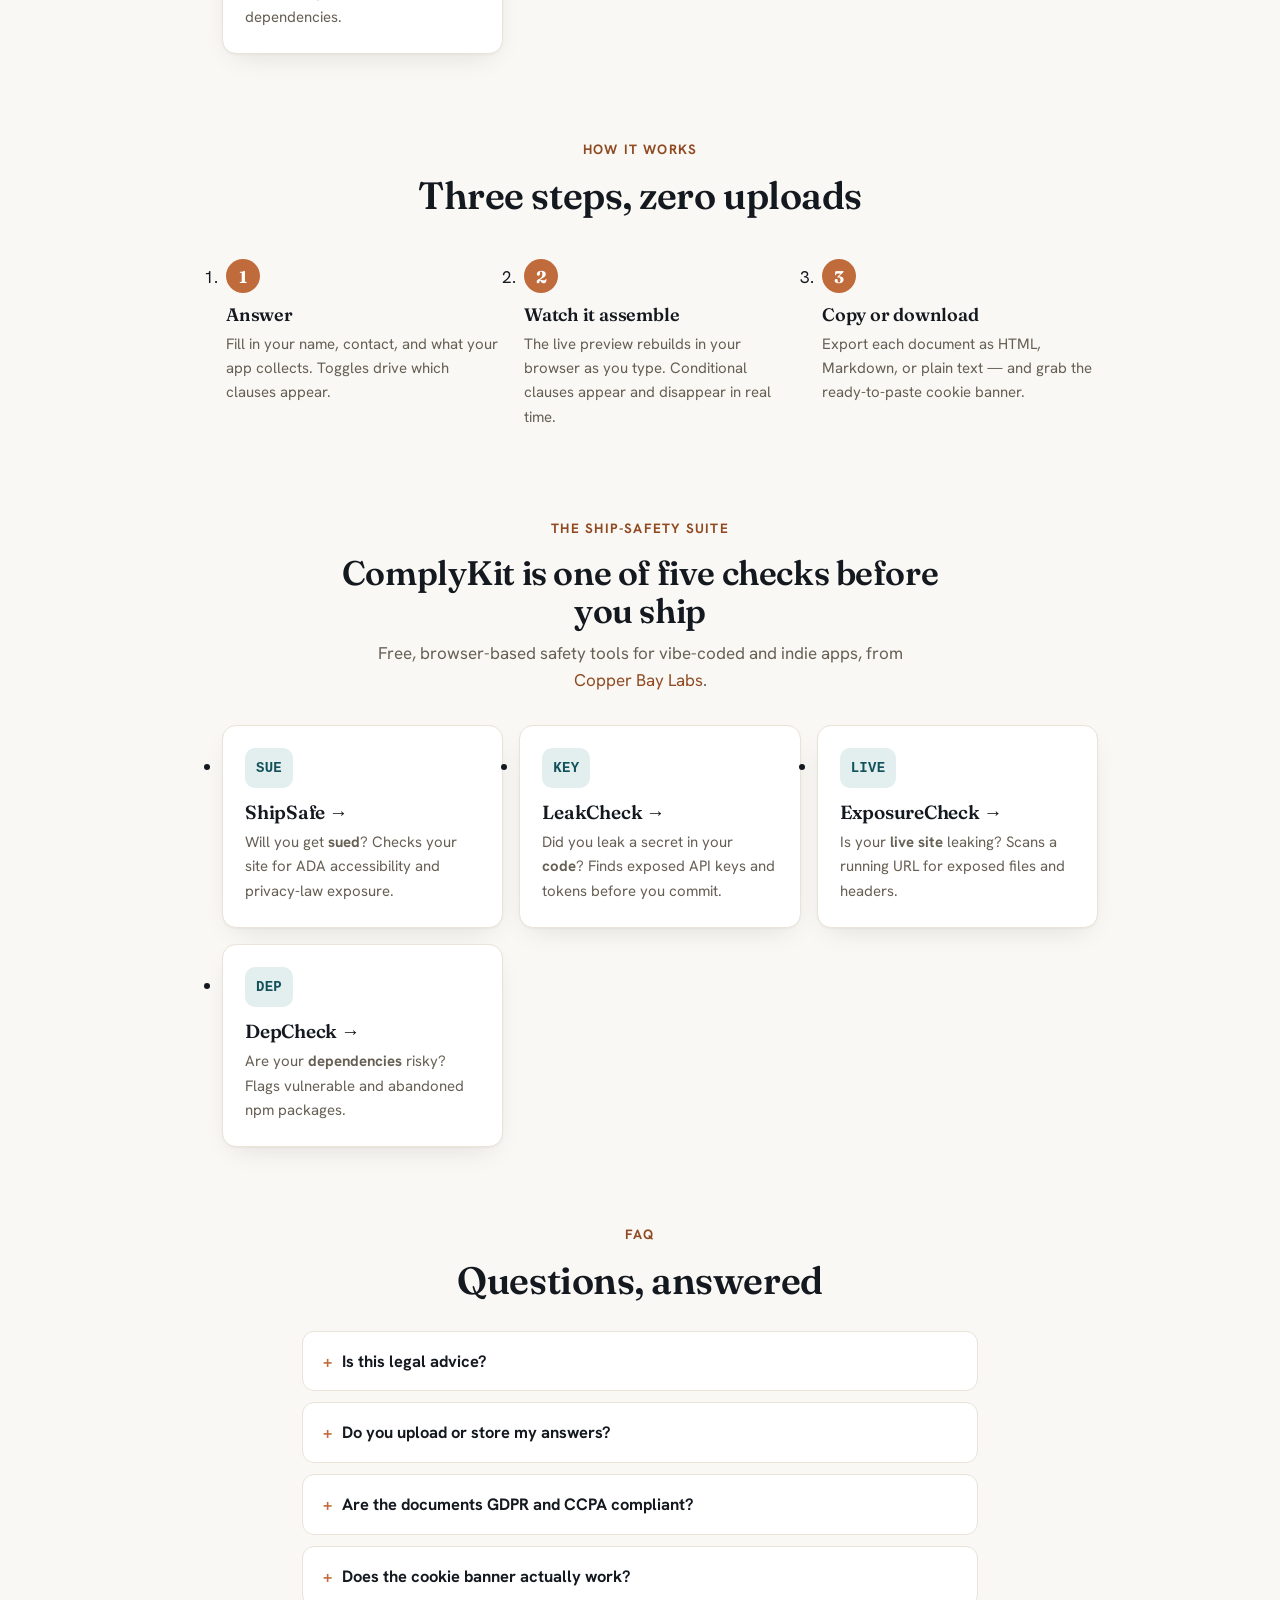
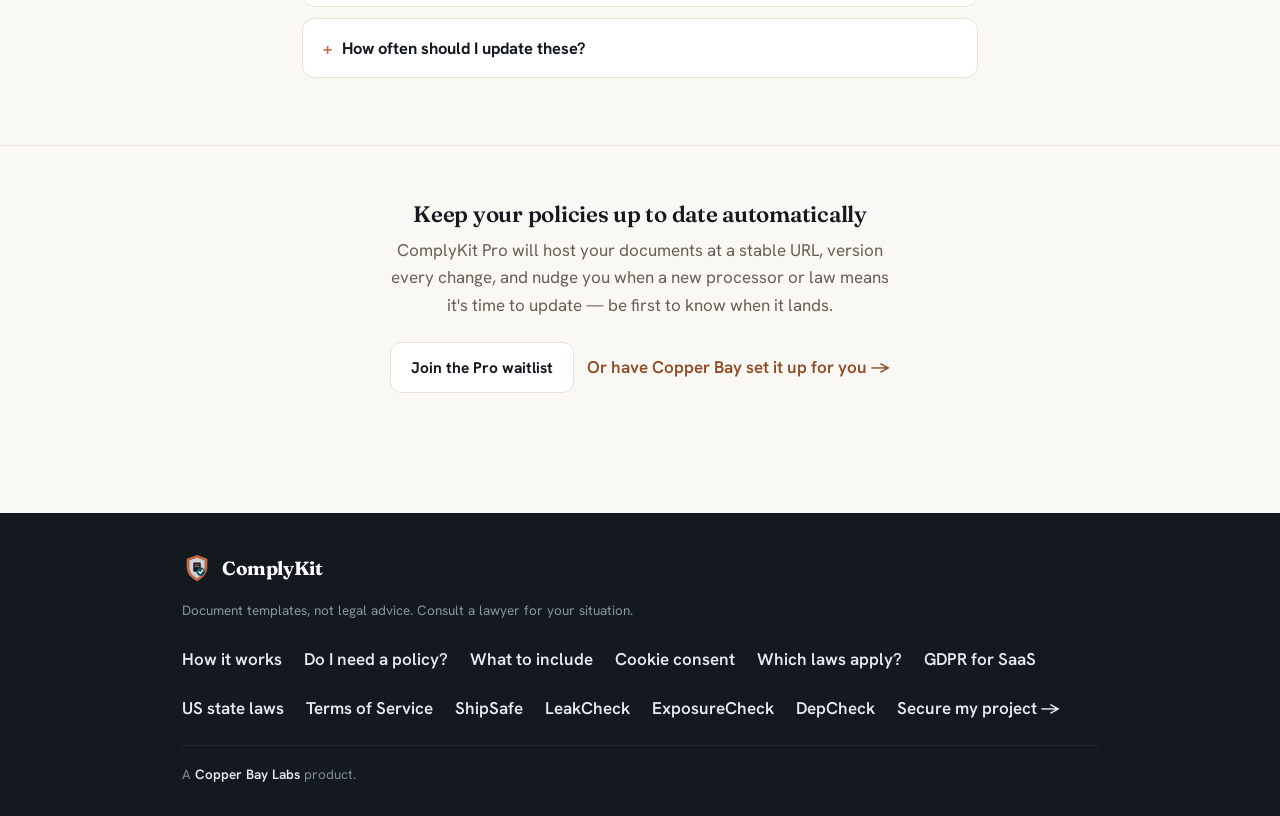
==== commit d77f1e94: "Add guide: how to write a Terms of Service for your website New 8-clause checklist guide targeting t" ====
--- a/index.html
+++ b/index.html
@@ -51,6 +51,7 @@
       <a href="guides/which-privacy-laws-apply-to-my-website.html">Which laws apply?</a>
       <a href="guides/gdpr-privacy-policy-saas.html">GDPR for SaaS</a>
       <a href="guides/us-cookie-consent-state-laws.html">US state laws</a>
+      <a href="guides/how-to-write-terms-of-service.html">Terms of Service</a>
     </nav>
   </div>
 </header>
@@ -354,6 +355,7 @@
       <a href="guides/which-privacy-laws-apply-to-my-website.html">Which laws apply?</a>
       <a href="guides/gdpr-privacy-policy-saas.html">GDPR for SaaS</a>
       <a href="guides/us-cookie-consent-state-laws.html">US state laws</a>
+      <a href="guides/how-to-write-terms-of-service.html">Terms of Service</a>
       <a href="https://labs.copperbaytech.com/shipsafe/" target="_blank" rel="noopener noreferrer">ShipSafe</a>
       <a href="https://labs.copperbaytech.com/leakcheck/" target="_blank" rel="noopener noreferrer">LeakCheck</a>
       <a href="https://labs.copperbaytech.com/exposurecheck/" target="_blank" rel="noopener noreferrer">ExposureCheck</a>
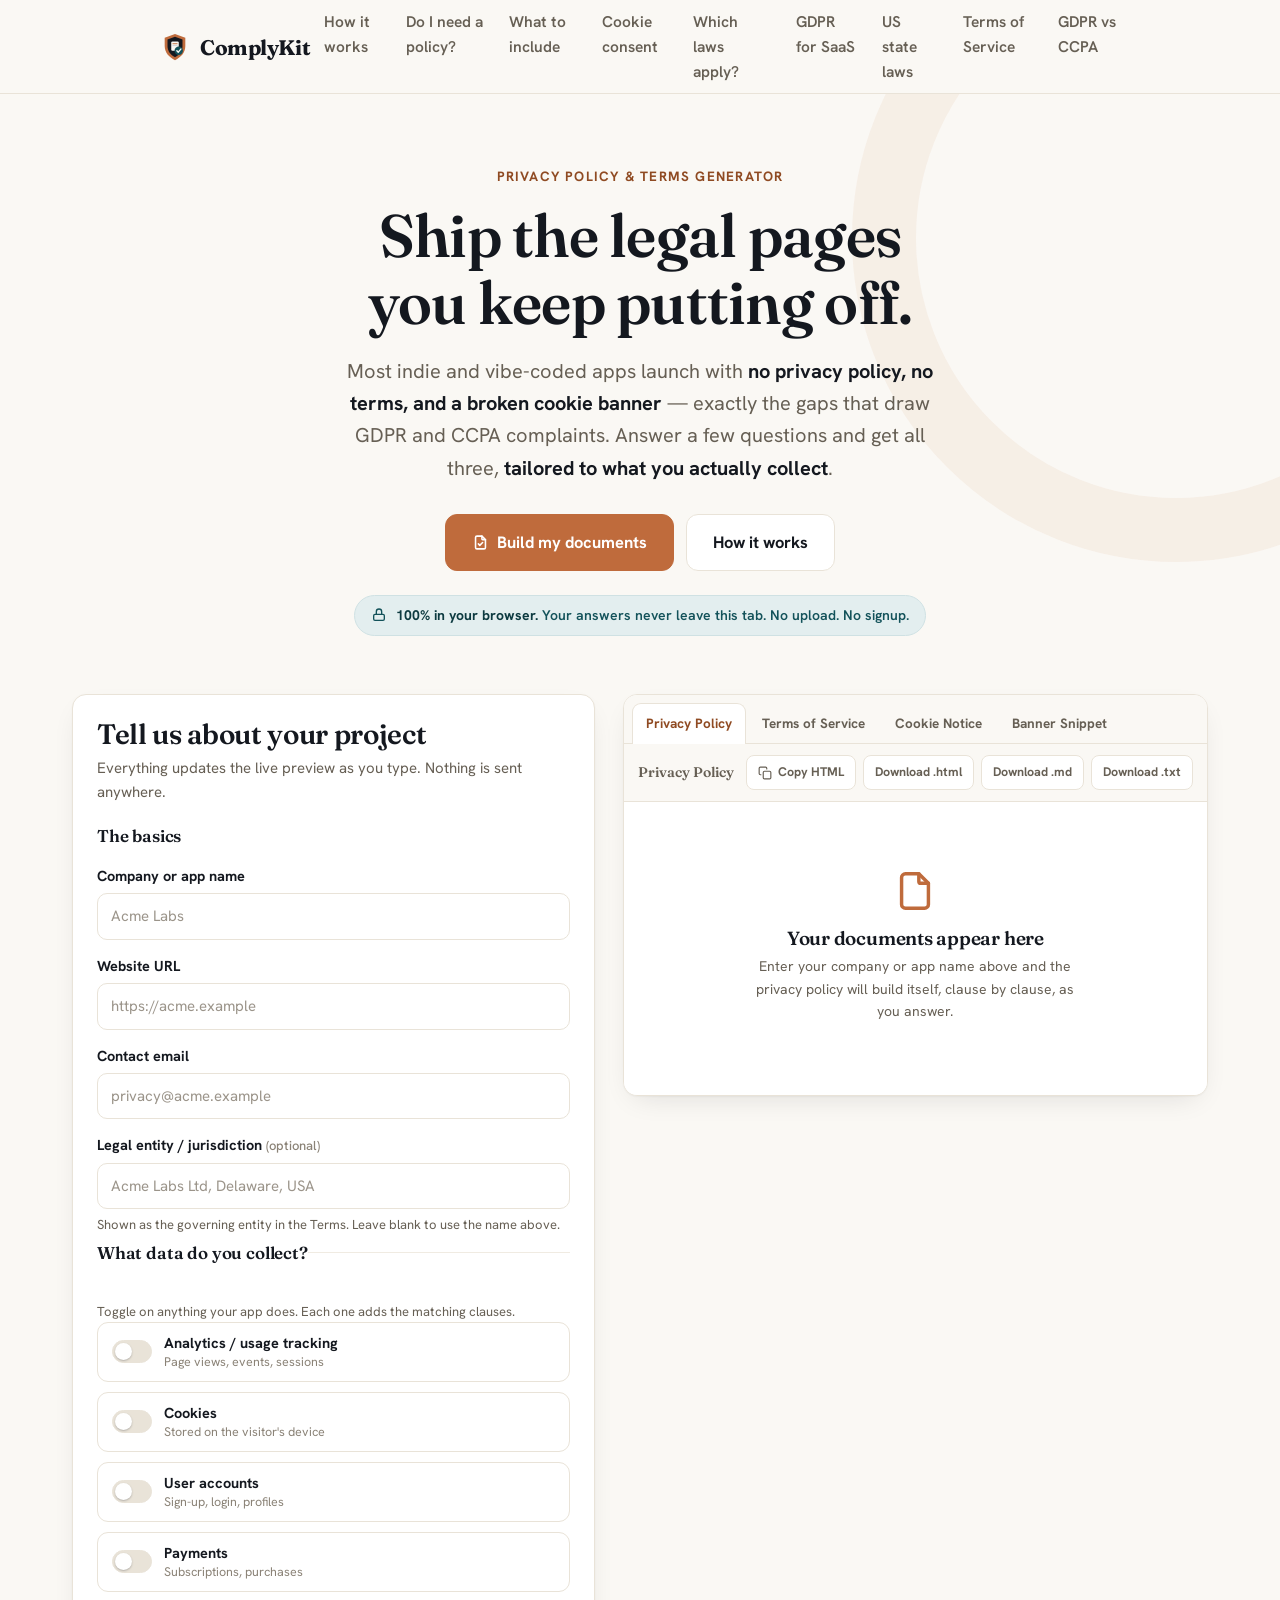
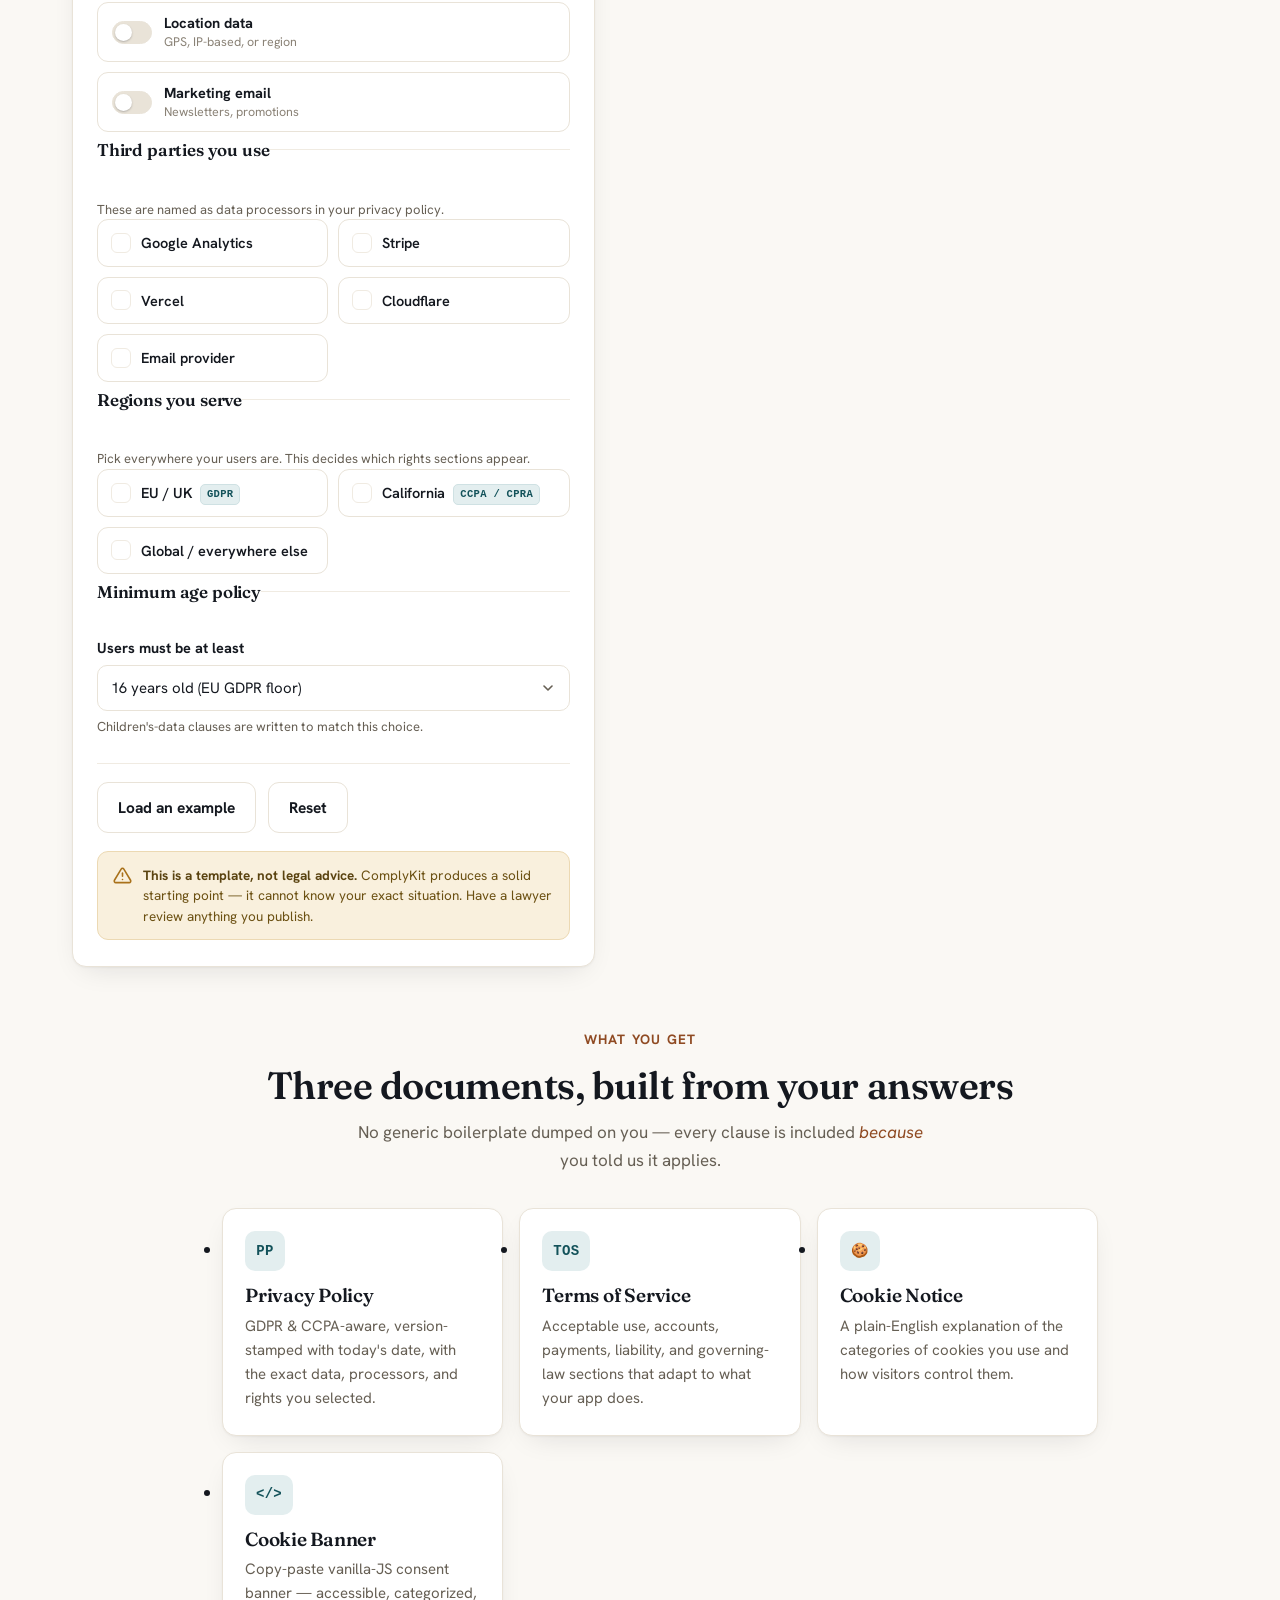
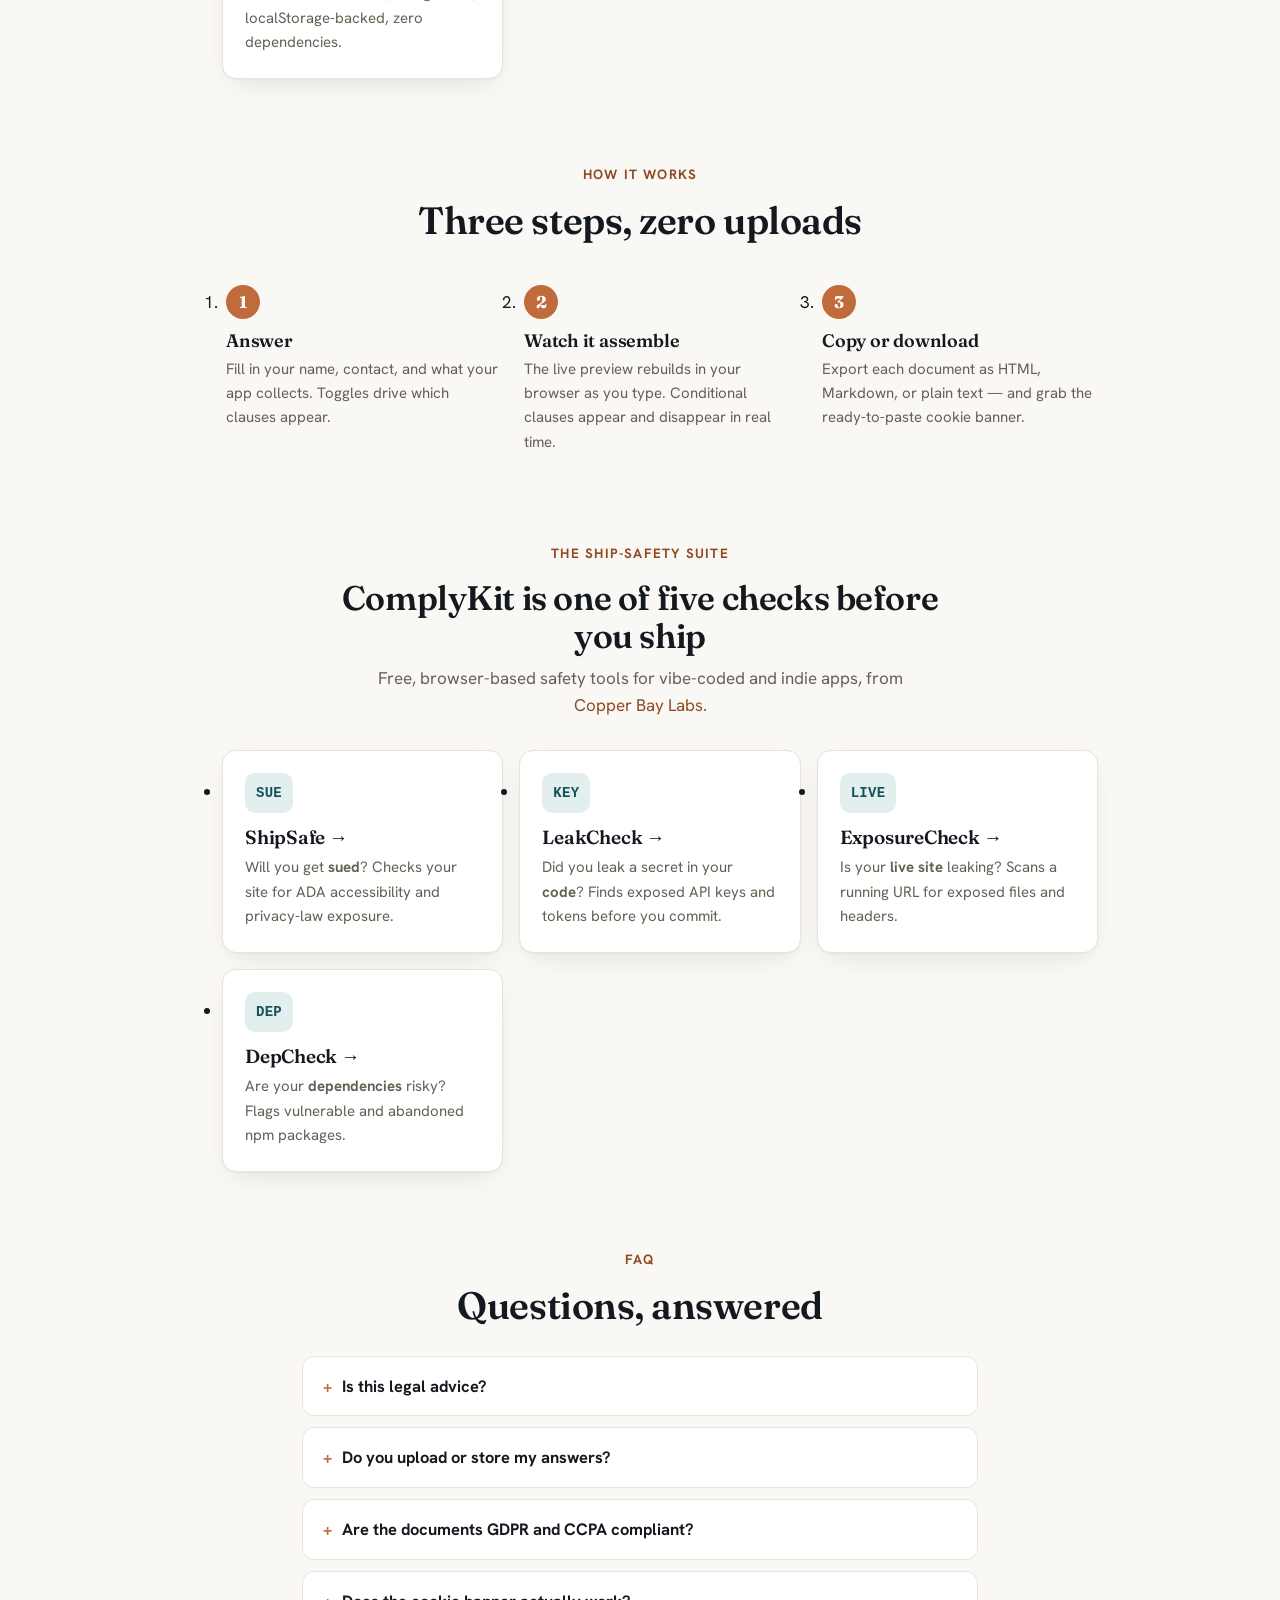
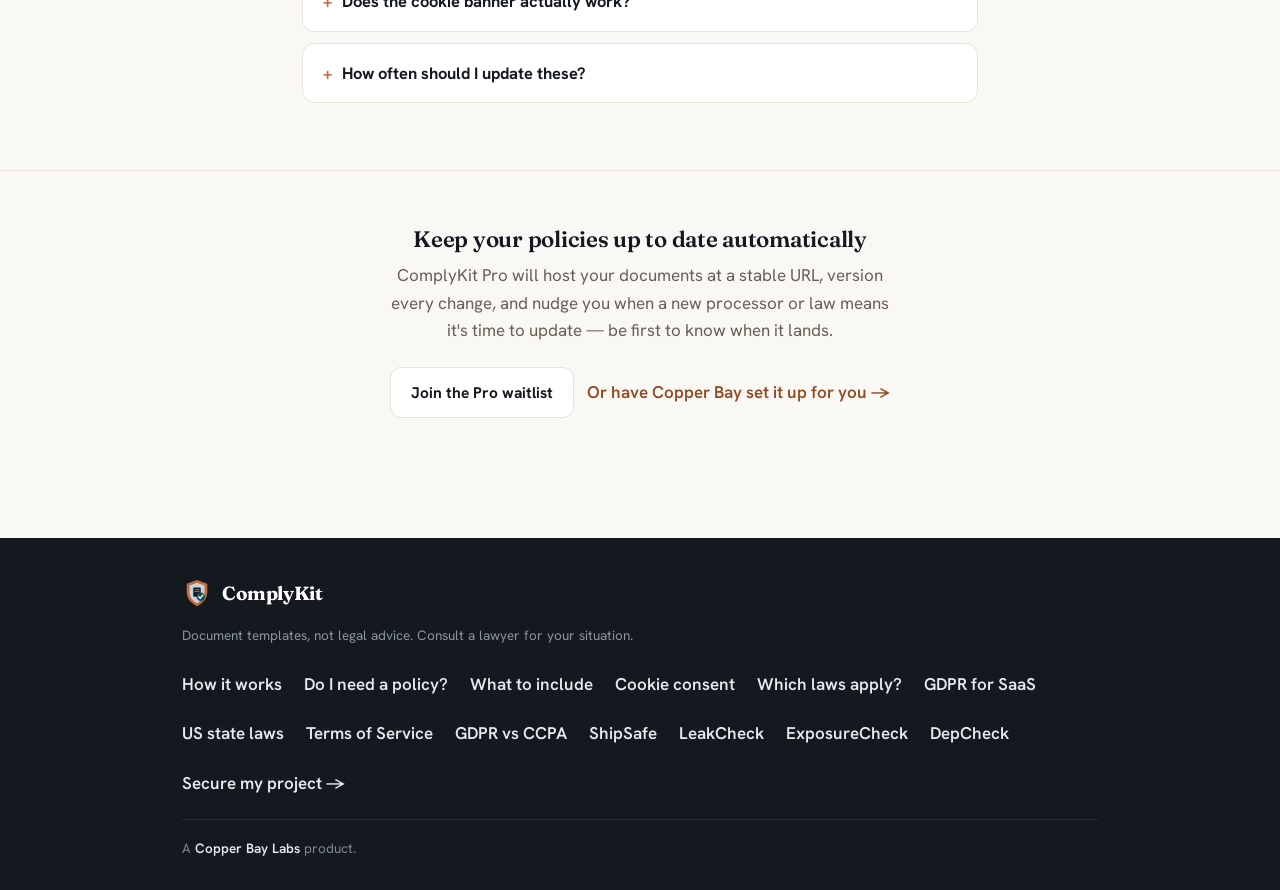
==== commit 22824182: "Add GDPR vs CCPA comparison guide + nav update New guide: guides/gdpr-vs-ccpa.html Target queries: "" ====
--- a/index.html
+++ b/index.html
@@ -52,6 +52,7 @@
       <a href="guides/gdpr-privacy-policy-saas.html">GDPR for SaaS</a>
       <a href="guides/us-cookie-consent-state-laws.html">US state laws</a>
       <a href="guides/how-to-write-terms-of-service.html">Terms of Service</a>
+        <a href="guides/gdpr-vs-ccpa.html">GDPR vs CCPA</a>
     </nav>
   </div>
 </header>
@@ -356,6 +357,7 @@
       <a href="guides/gdpr-privacy-policy-saas.html">GDPR for SaaS</a>
       <a href="guides/us-cookie-consent-state-laws.html">US state laws</a>
       <a href="guides/how-to-write-terms-of-service.html">Terms of Service</a>
+      <a href="guides/gdpr-vs-ccpa.html">GDPR vs CCPA</a>
       <a href="https://labs.copperbaytech.com/shipsafe/" target="_blank" rel="noopener noreferrer">ShipSafe</a>
       <a href="https://labs.copperbaytech.com/leakcheck/" target="_blank" rel="noopener noreferrer">LeakCheck</a>
       <a href="https://labs.copperbaytech.com/exposurecheck/" target="_blank" rel="noopener noreferrer">ExposureCheck</a>
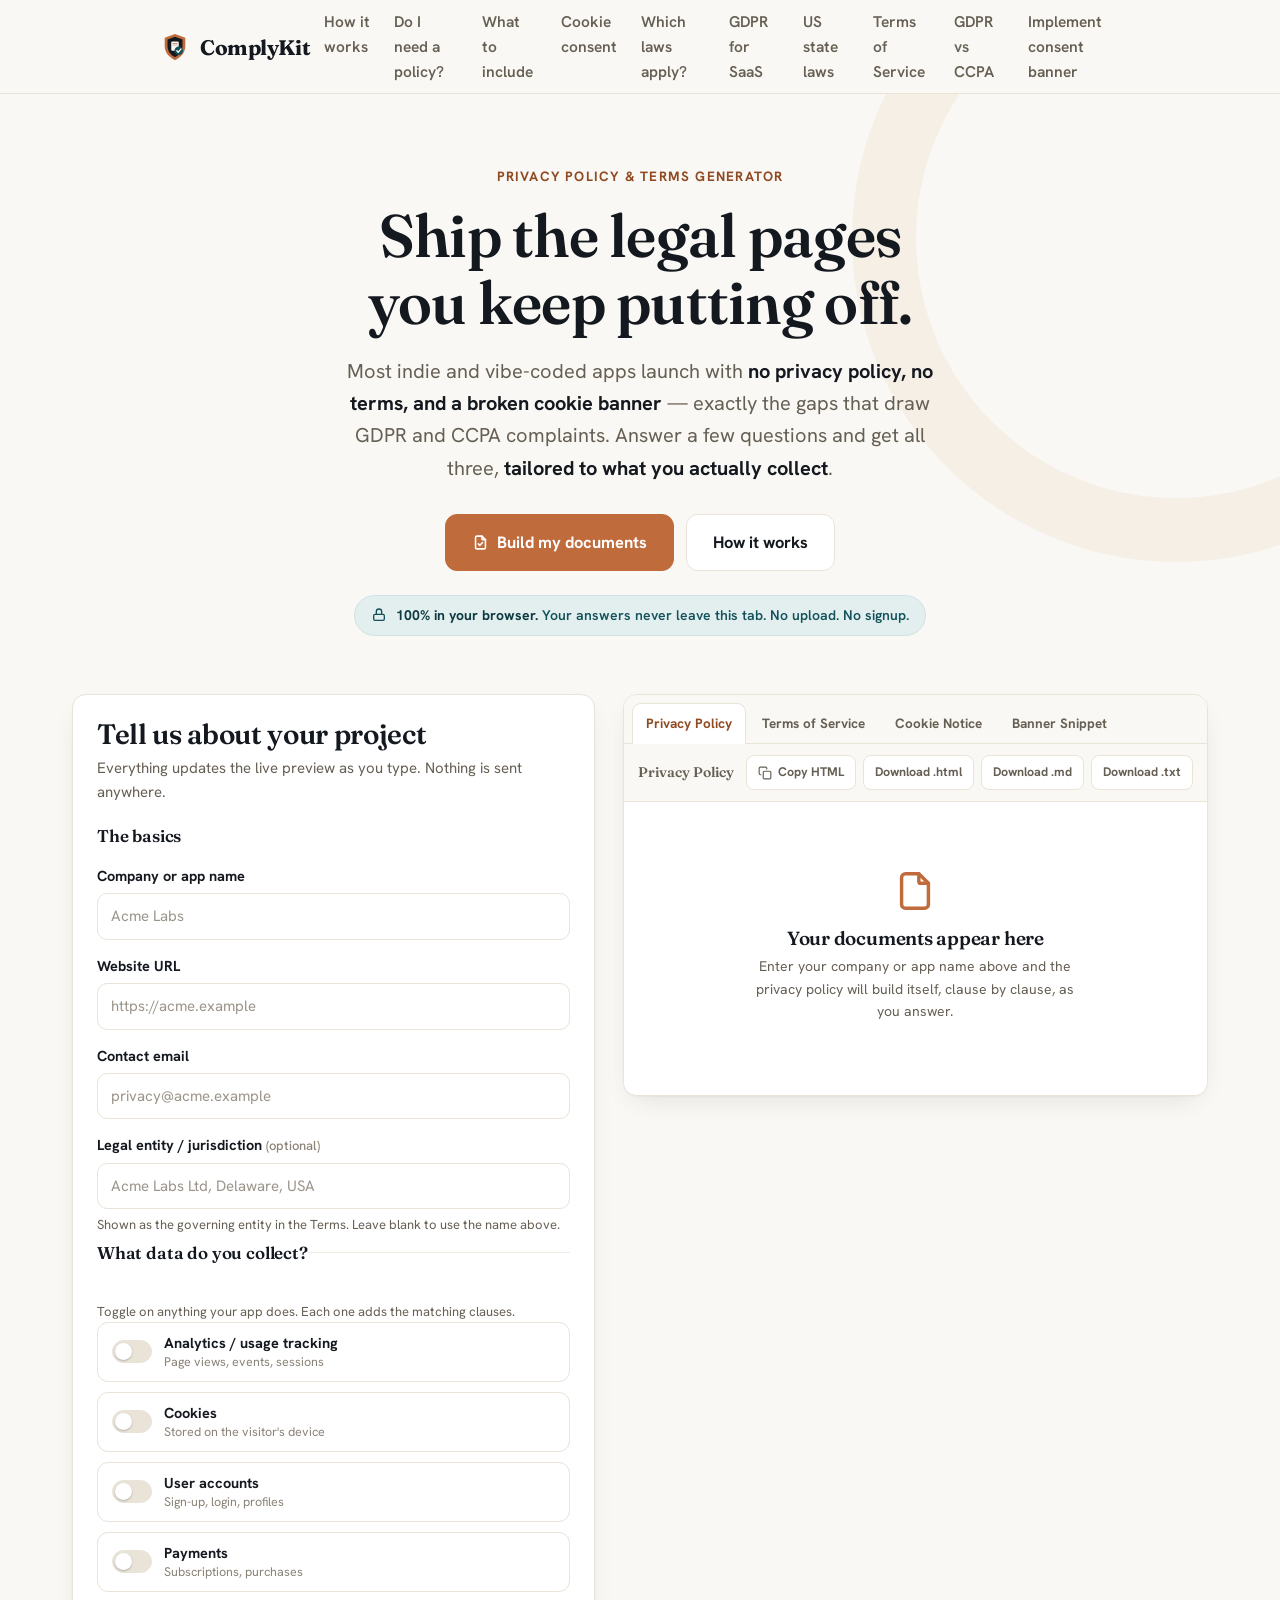
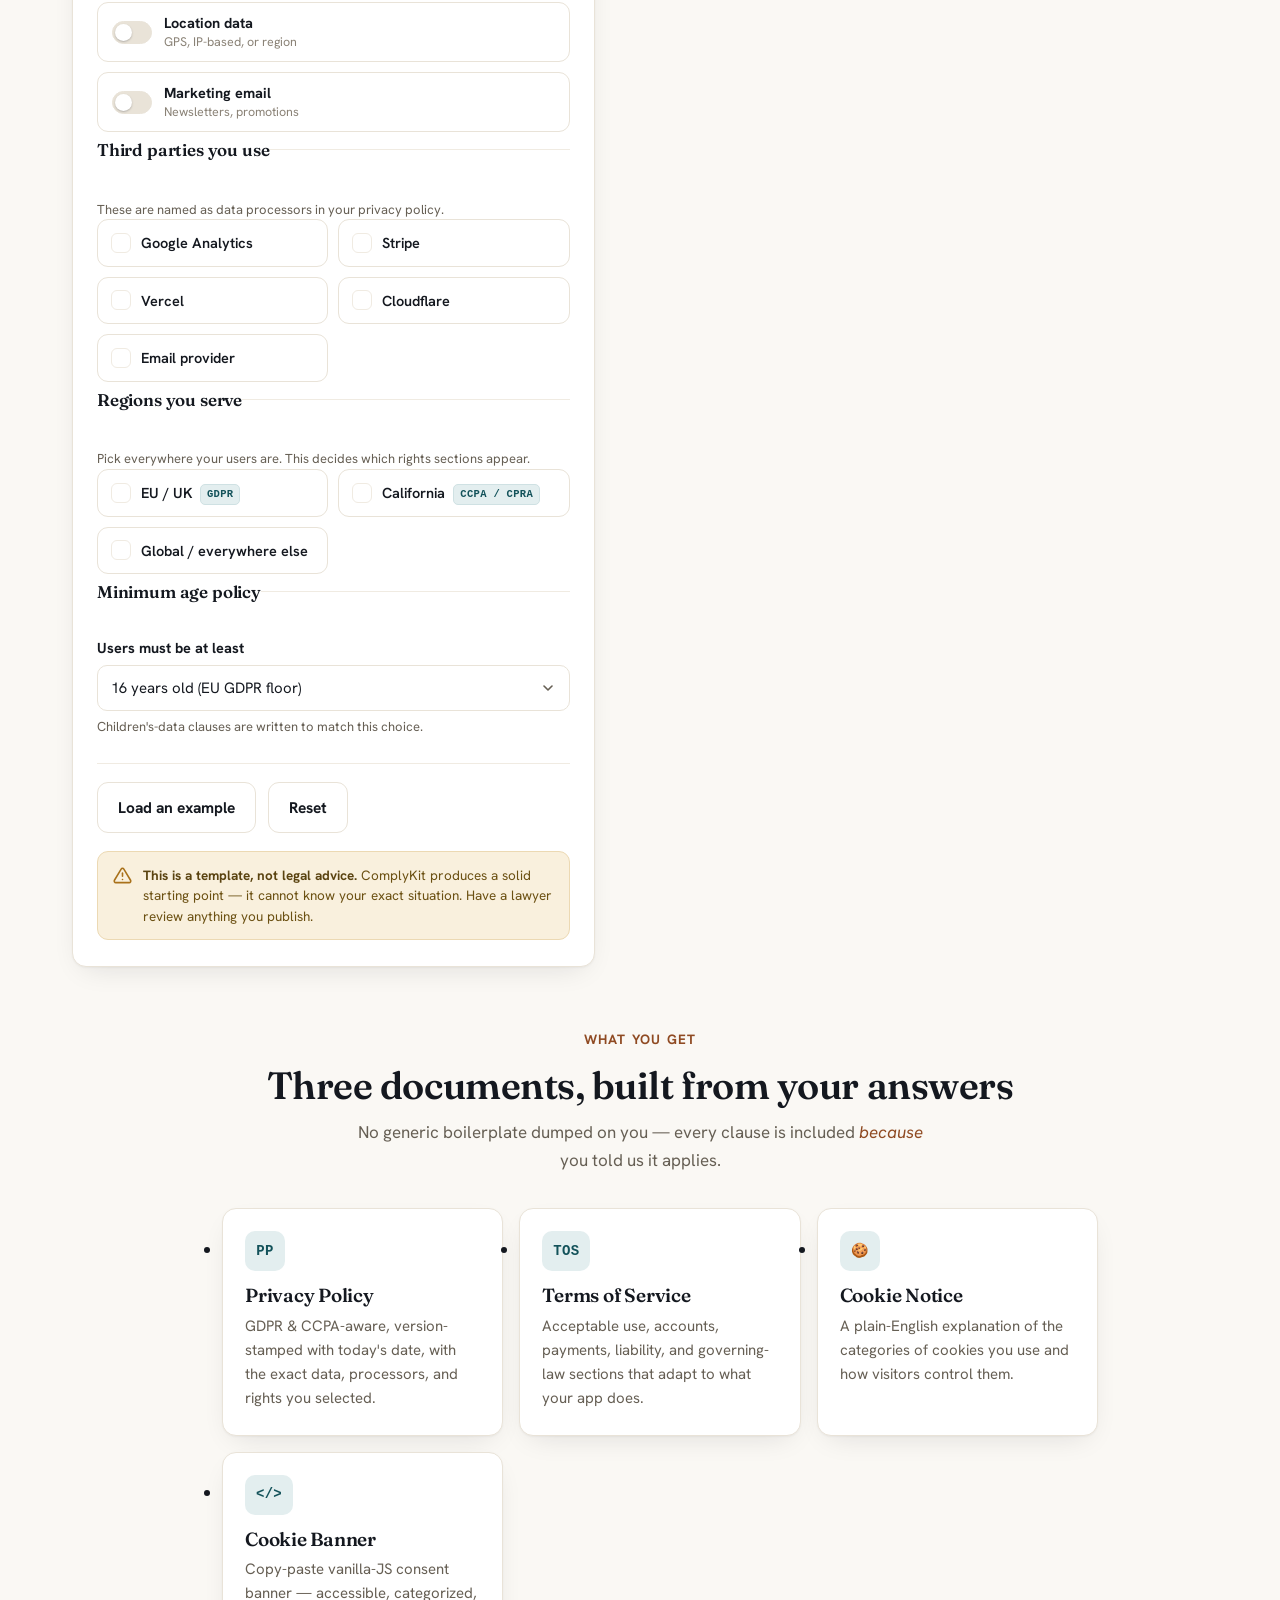
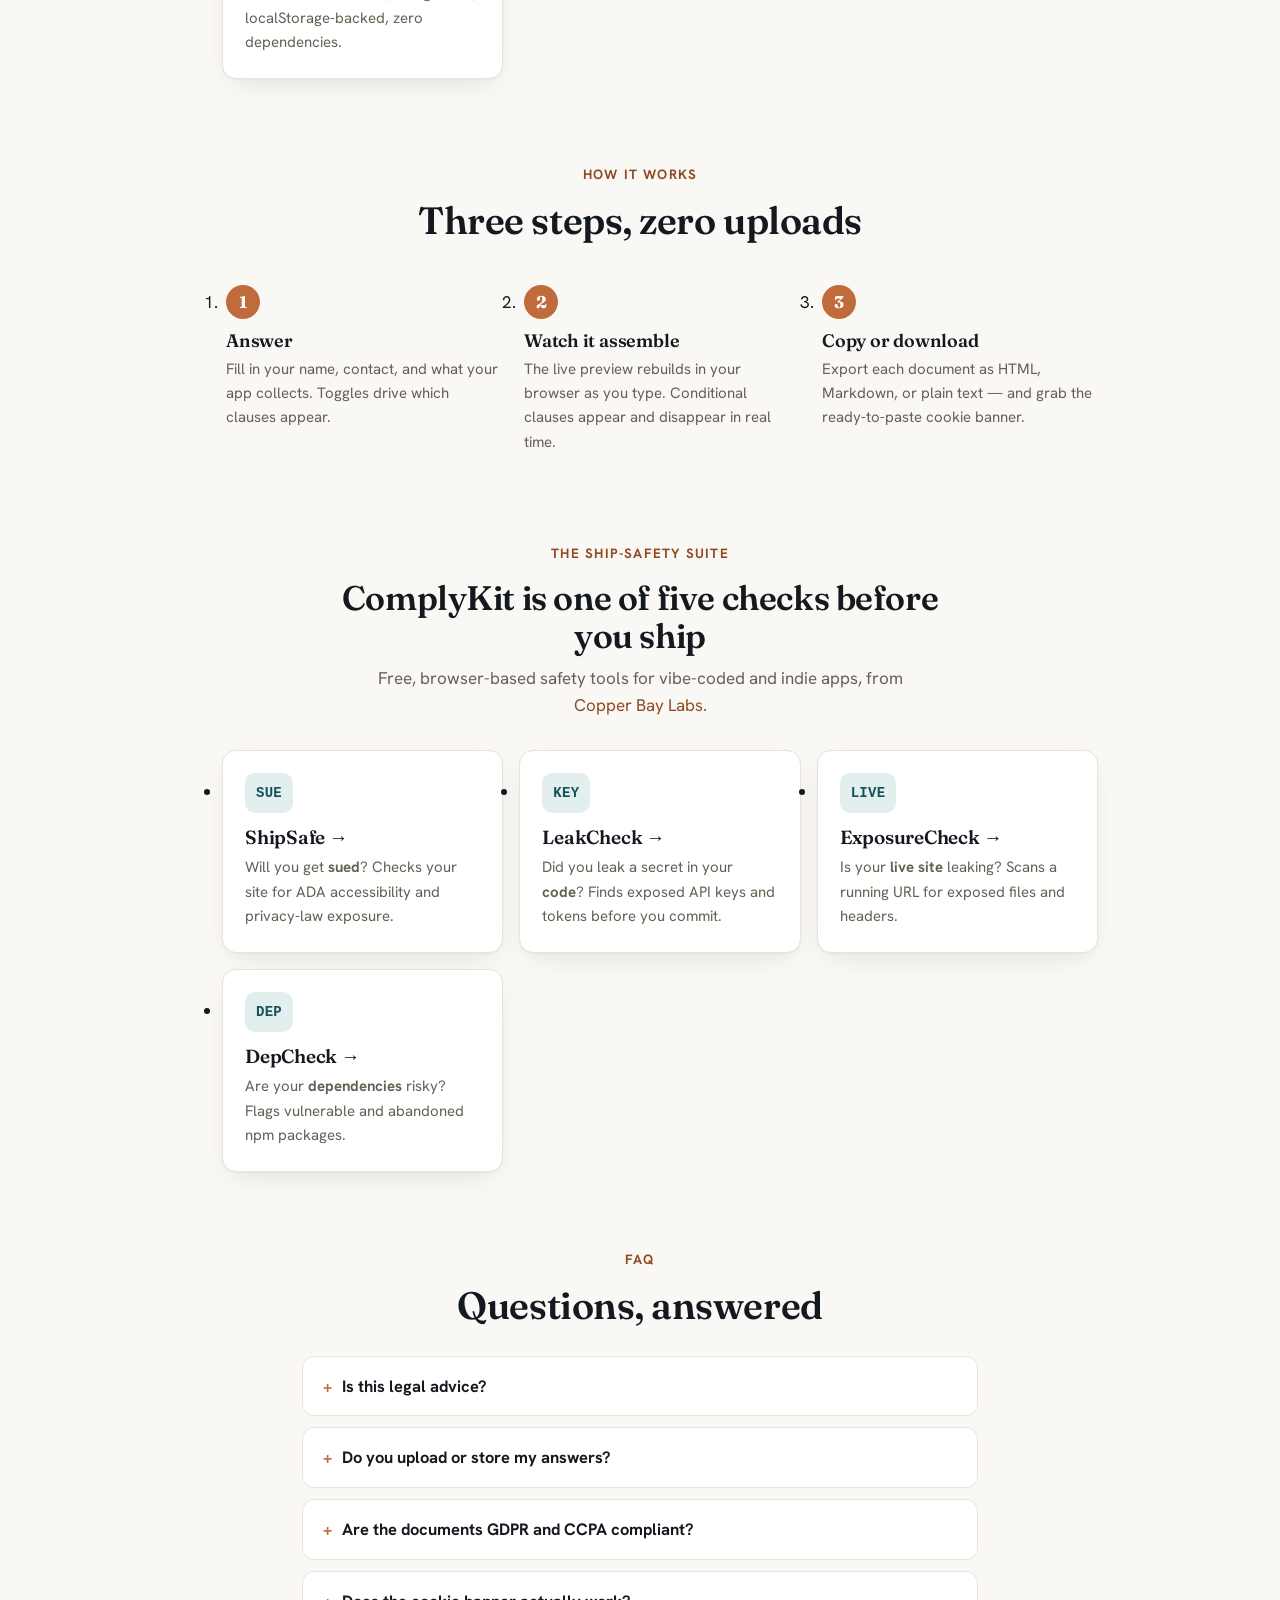
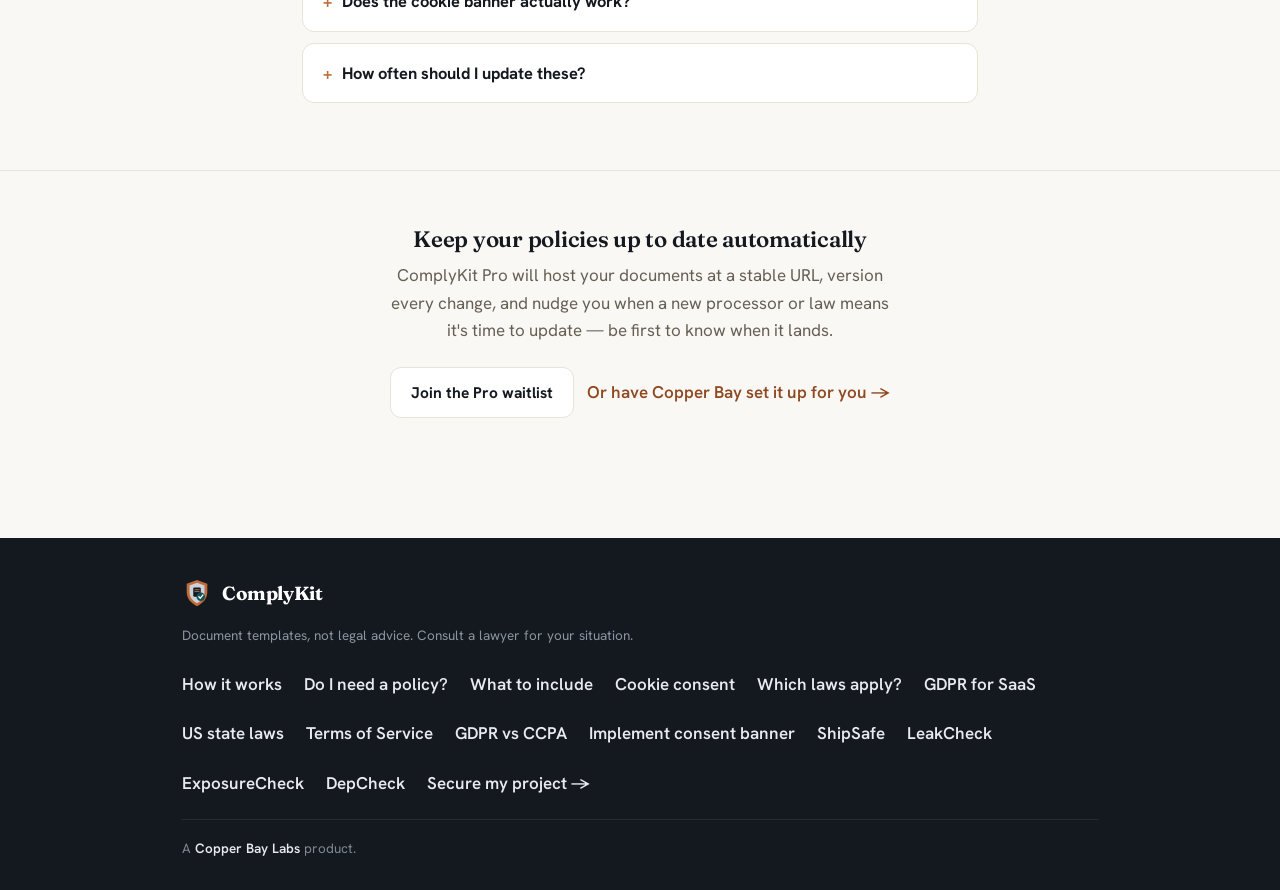
==== commit e3985bee: "Add consent banner guide link to index nav Co-Authored-By: Claude Sonnet 4.6 <noreply@anthropic.com>" ====
--- a/index.html
+++ b/index.html
@@ -53,6 +53,7 @@
       <a href="guides/us-cookie-consent-state-laws.html">US state laws</a>
       <a href="guides/how-to-write-terms-of-service.html">Terms of Service</a>
         <a href="guides/gdpr-vs-ccpa.html">GDPR vs CCPA</a>
+      <a href="guides/gdpr-cookie-consent-implementation.html">Implement consent banner</a>
     </nav>
   </div>
 </header>
@@ -358,6 +359,7 @@
       <a href="guides/us-cookie-consent-state-laws.html">US state laws</a>
       <a href="guides/how-to-write-terms-of-service.html">Terms of Service</a>
       <a href="guides/gdpr-vs-ccpa.html">GDPR vs CCPA</a>
+      <a href="guides/gdpr-cookie-consent-implementation.html">Implement consent banner</a>
       <a href="https://labs.copperbaytech.com/shipsafe/" target="_blank" rel="noopener noreferrer">ShipSafe</a>
       <a href="https://labs.copperbaytech.com/leakcheck/" target="_blank" rel="noopener noreferrer">LeakCheck</a>
       <a href="https://labs.copperbaytech.com/exposurecheck/" target="_blank" rel="noopener noreferrer">ExposureCheck</a>
@@ -372,4 +374,4 @@
 
 <script src="app.js?v=1"></script>
 </body>
-</html>+</html>
